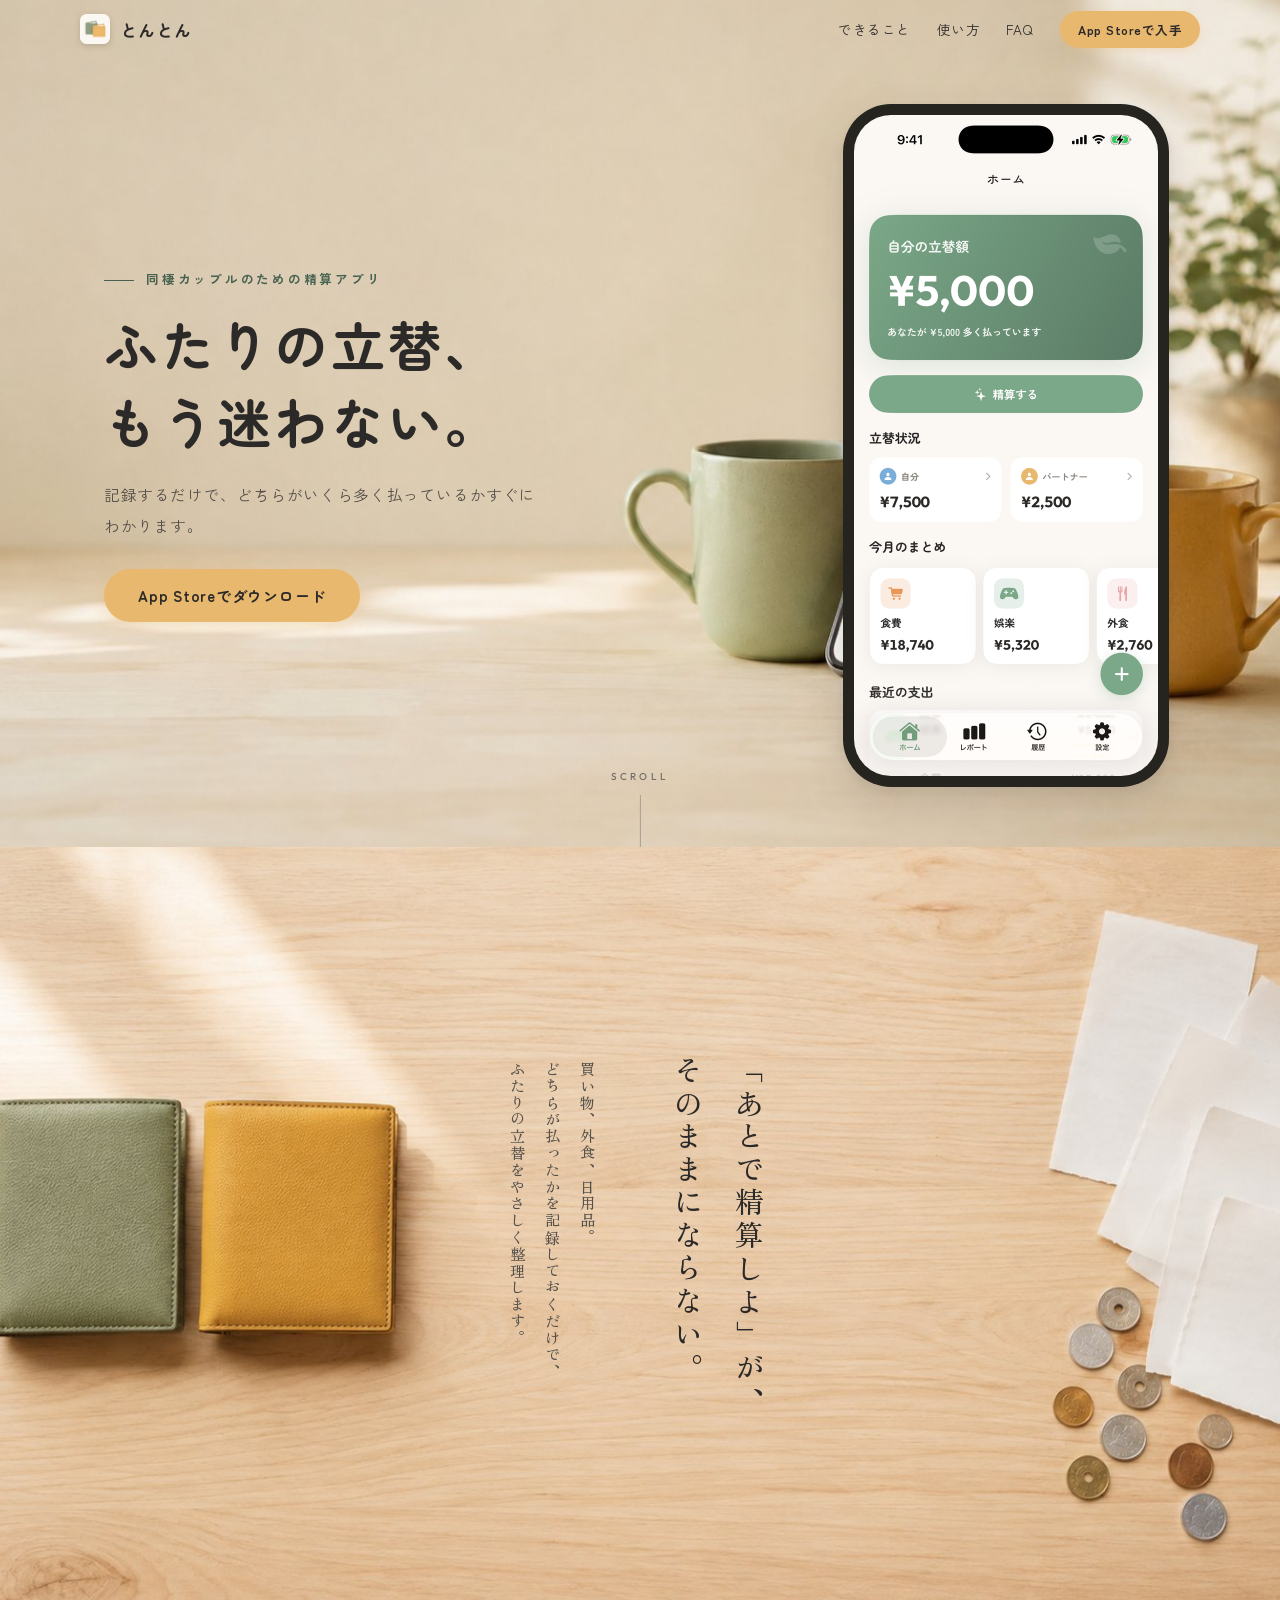
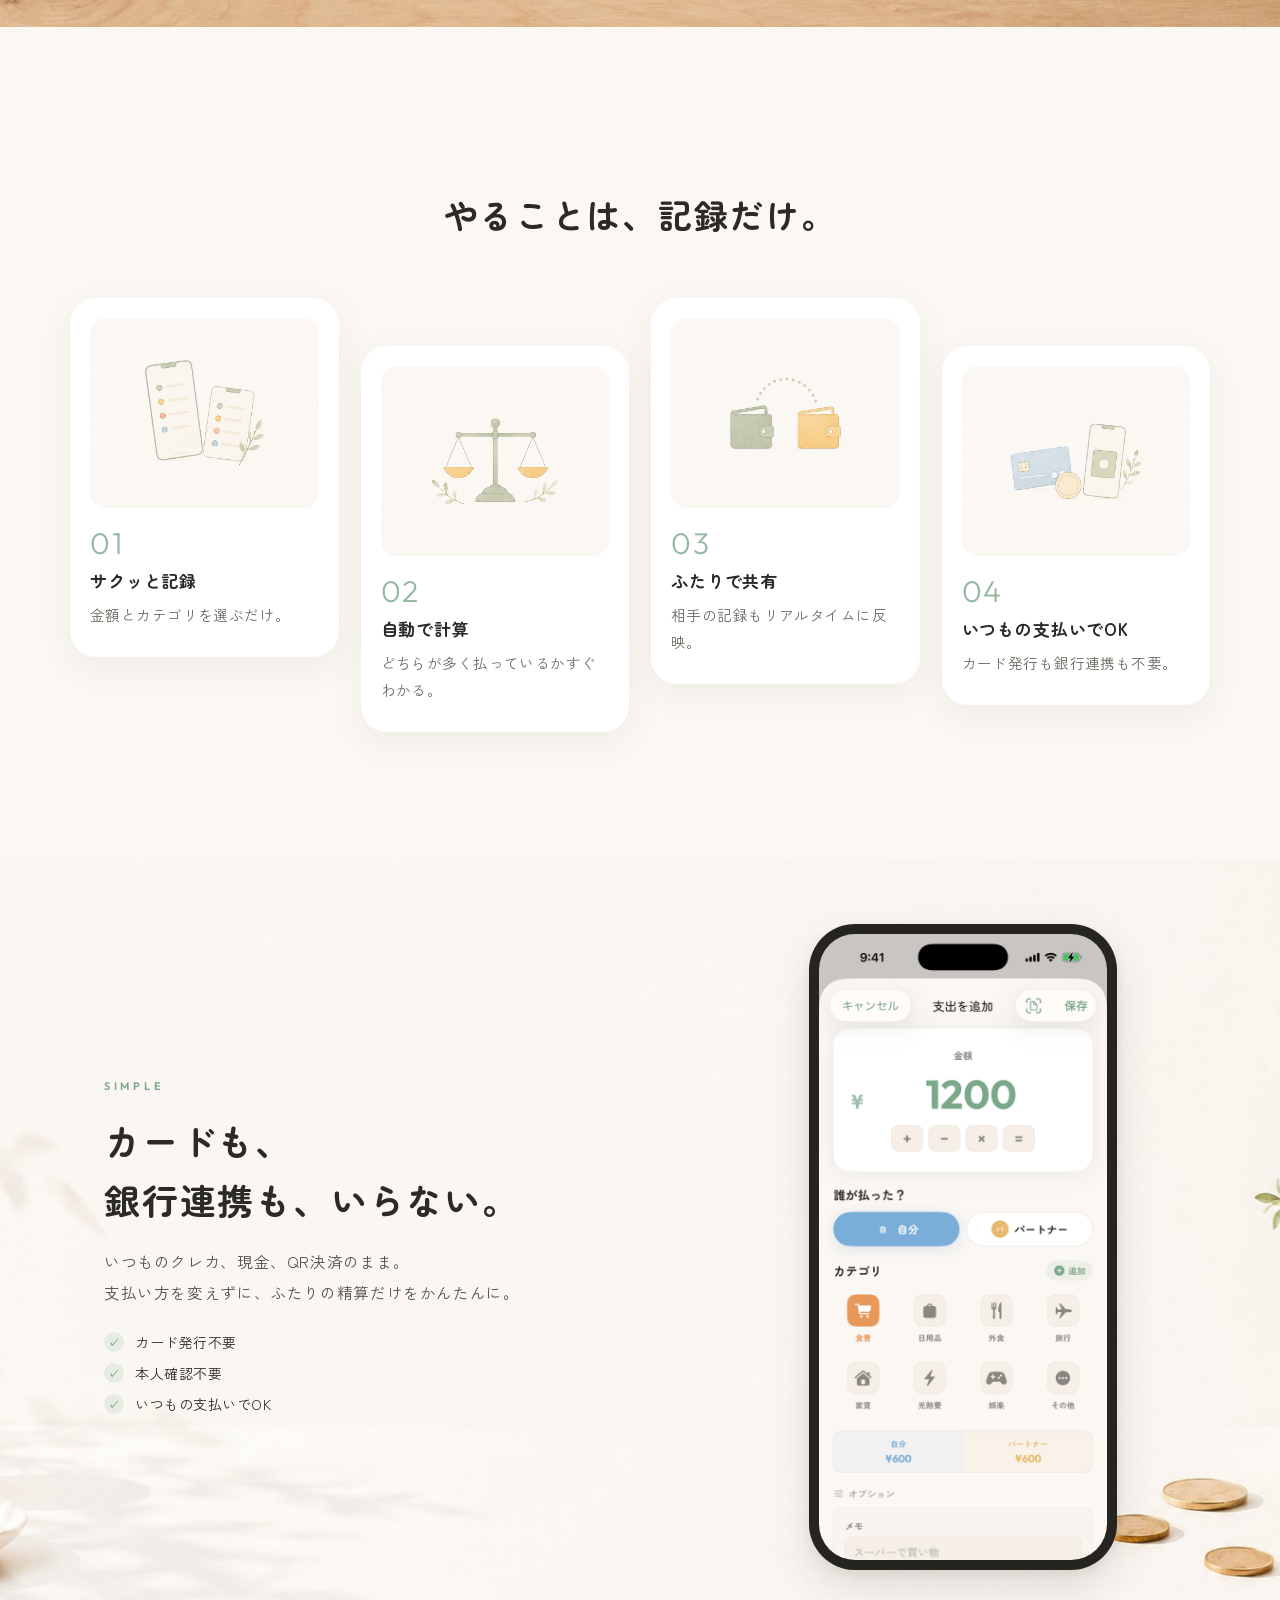
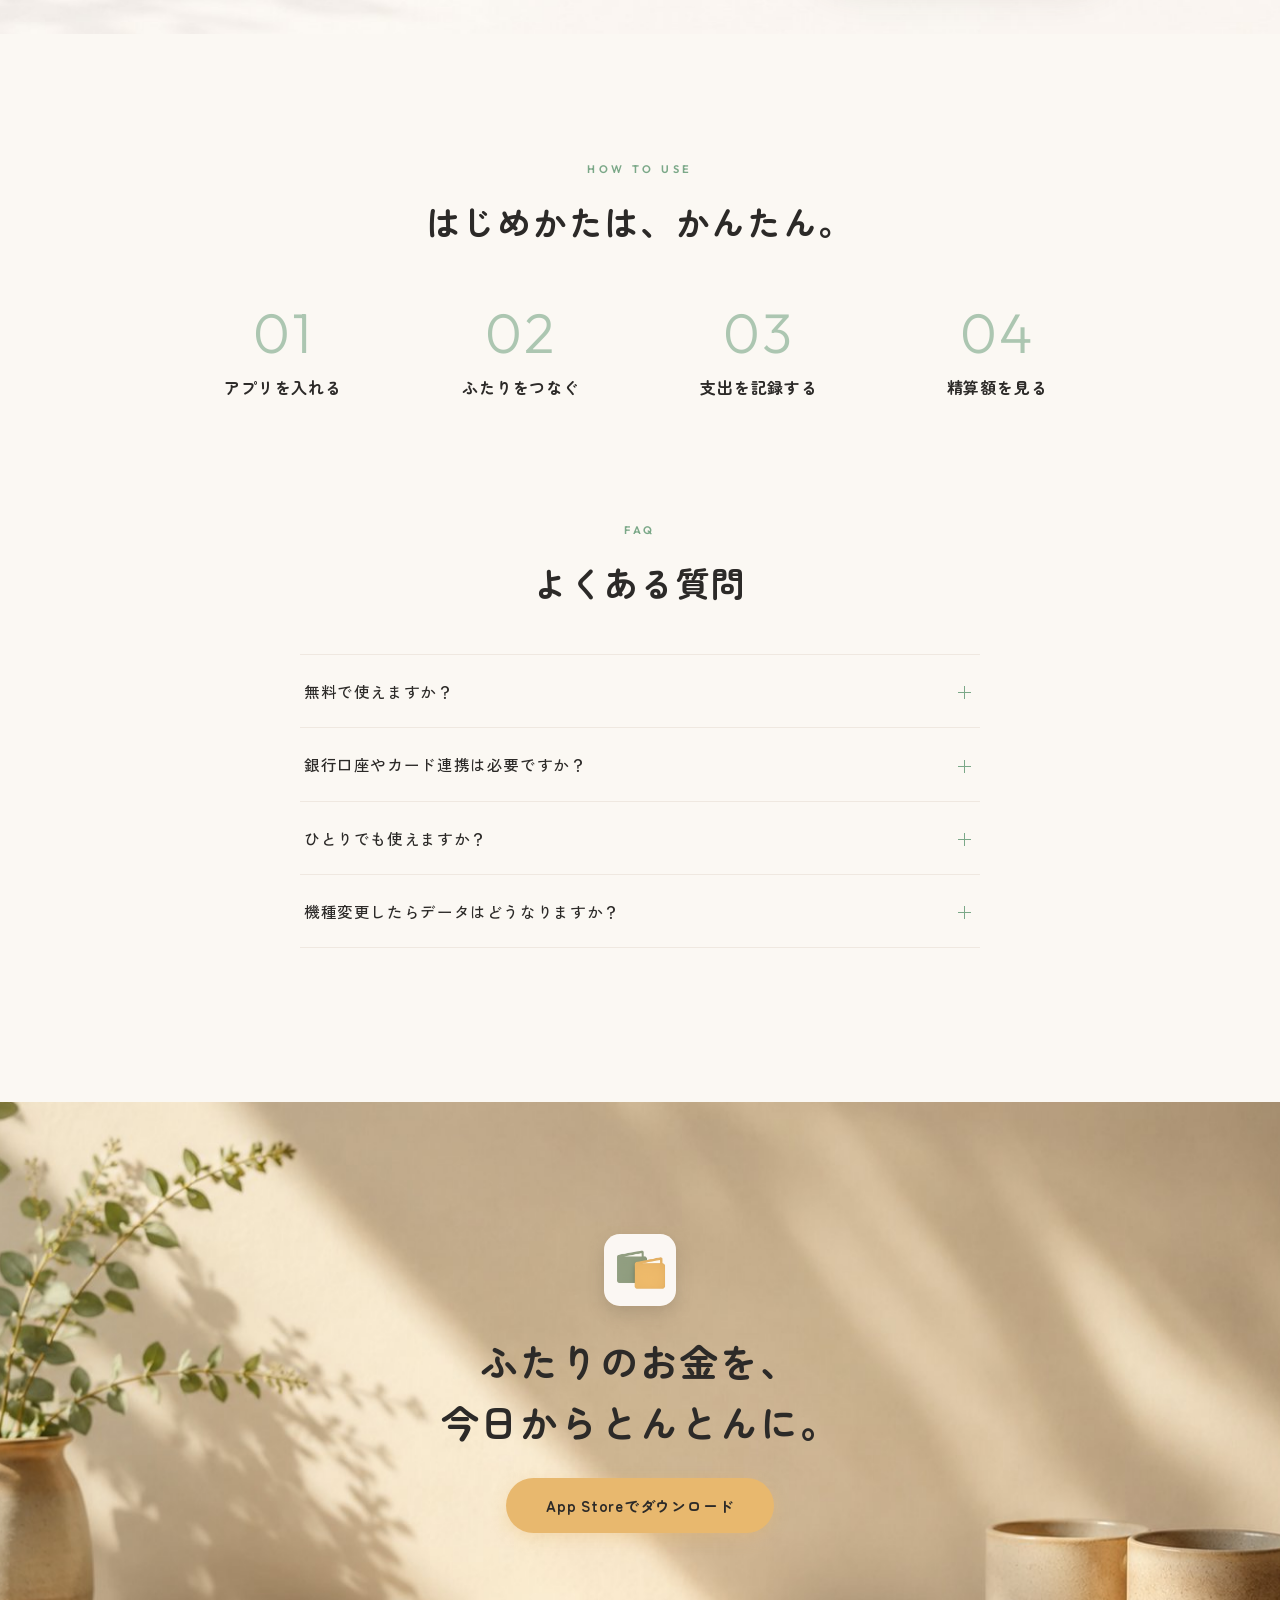
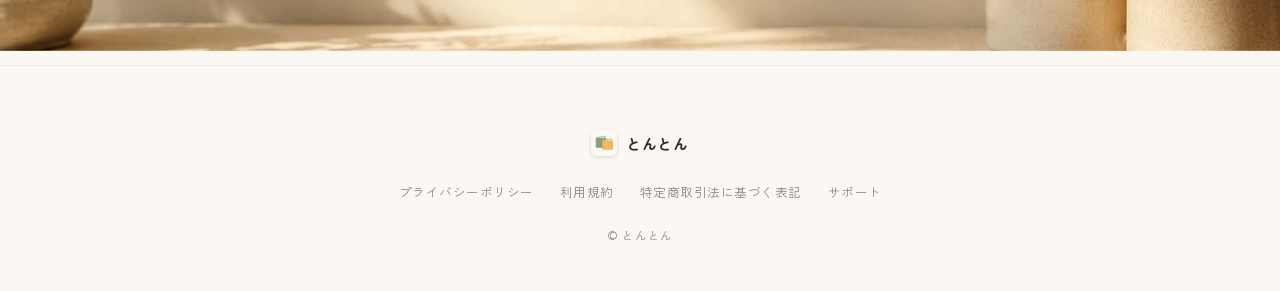
==== index.html @ a78fd43c "feat: とんとんLPサイト初回公開 - トップページ(LP)+ プライバシーポリシー / 利用規約 / 特定商取引法に基づく表記 / サポート - OGP画像・メタ設定込み" ====
<!DOCTYPE html>
<html lang="ja">
<head>
<meta charset="utf-8">
<meta name="viewport" content="width=device-width, initial-scale=1">
<title>とんとん — ふたりの立替、もう迷わない。</title>
<meta name="description" content="同棲カップルのための精算アプリ「とんとん」。記録するだけで、どちらがいくら多く払っているかすぐにわかります。カード発行も銀行連携も不要。">
<meta property="og:title" content="とんとん — ふたりの立替、もう迷わない。">
<meta property="og:description" content="同棲カップルのための精算アプリ。記録するだけで、どちらがいくら多く払っているかすぐにわかります。">
<meta property="og:type" content="website">
<meta property="og:url" content="https://koachan-dev.github.io/tonton-lp/">
<meta property="og:image" content="https://koachan-dev.github.io/tonton-lp/assets/img/ogp.jpg">
<meta name="twitter:card" content="summary_large_image">
<link rel="icon" type="image/png" href="assets/img/app-icon.png">
<link rel="preconnect" href="https://fonts.googleapis.com">
<link rel="preconnect" href="https://fonts.gstatic.com" crossorigin>
<link href="https://fonts.googleapis.com/css2?family=Zen+Maru+Gothic:wght@500;700&family=Zen+Kaku+Gothic+New:wght@400;500;700&family=Zen+Old+Mincho:wght@500;700&family=Outfit:wght@300;500;600;700&display=swap" rel="stylesheet">
<style>
html{scroll-behavior:smooth}
body{margin:0;background:#FBF8F3;overflow-x:hidden;-webkit-font-smoothing:antialiased}
img{-webkit-user-drag:none;user-select:none}
.parallax-img{pointer-events:none}
[data-reveal]{opacity:0;transform:translateY(14px);transition:opacity .8s cubic-bezier(.22,.61,.36,1),transform .8s cubic-bezier(.22,.61,.36,1)}
[data-reveal="far"]{transform:translateY(24px)}
[data-reveal].is-in{opacity:1;transform:translateY(0)}
.site-header{transition:background-color .4s ease,box-shadow .4s ease,-webkit-backdrop-filter .4s ease,backdrop-filter .4s ease}
.site-header.is-scrolled{background:rgba(251,248,243,.85);-webkit-backdrop-filter:blur(12px);backdrop-filter:blur(12px);box-shadow:0 1px 0 #EFE8E0}
.nav-links{display:flex;align-items:center;gap:26px}
.nav-link{text-decoration:none;color:#2C2A28;font-size:13.5px;letter-spacing:.04em;transition:color .25s ease}
.nav-link:hover{color:#7BA888}
.btn-store{text-decoration:none;background:#E8B86E;color:#2C2A28;font-size:12.5px;font-weight:700;letter-spacing:.04em;padding:9px 18px;border-radius:999px;transition:transform .25s ease,filter .25s ease;box-shadow:0 2px 8px rgba(232,184,110,.3)}
.btn-store:hover{transform:translateY(-1px);filter:brightness(1.05)}
.btn-cta{text-decoration:none;display:inline-flex;align-items:center;gap:10px;background:#E8B86E;color:#2C2A28;font-family:'Zen Maru Gothic',sans-serif;font-weight:700;font-size:15px;letter-spacing:.05em;padding:16px 34px;border-radius:999px;box-shadow:0 5px 16px rgba(232,184,110,.32);transition:transform .25s ease,filter .25s ease,box-shadow .25s ease}
.btn-cta:hover{transform:translateY(-2px);filter:brightness(1.05);box-shadow:0 8px 20px rgba(232,184,110,.4)}
.flink{text-decoration:none;color:#8A8580;font-size:12.5px;letter-spacing:.04em;transition:color .25s ease}
.flink:hover{color:#2C2A28}
.faq-btn{width:100%;background:none;border:none;cursor:pointer;display:flex;align-items:center;justify-content:space-between;gap:16px;padding:23px 4px;text-align:left;font-family:'Zen Kaku Gothic New',sans-serif;color:#2C2A28}
.faq-icon{flex:none;width:22px;height:22px;display:flex;align-items:center;justify-content:center;color:#7BA888;font-size:18px;font-weight:400;transition:transform .35s cubic-bezier(.22,.61,.36,1)}
.faq-body{display:grid;grid-template-rows:0fr;transition:grid-template-rows .45s cubic-bezier(.22,.61,.36,1)}
.faq-item.is-open .faq-body{grid-template-rows:1fr}
.faq-item.is-open .faq-icon{transform:rotate(45deg)}
.eyebrow{display:block;text-align:center;font-family:'Outfit',sans-serif;font-weight:600;font-size:11px;letter-spacing:.34em;color:#7BA888;margin:0 0 18px}
.fcard{background:#FFFFFF;border-radius:26px;padding:20px 20px 28px;box-shadow:0 10px 34px rgba(80,70,55,.07);transition:box-shadow .4s ease}
.fcard:hover{box-shadow:0 18px 46px rgba(80,70,55,.12)}
.cardnum{font-family:'Outfit',sans-serif;font-weight:300;font-size:30px;line-height:1;color:rgba(123,168,136,.8);letter-spacing:.05em;margin:20px 0 0}
.stepnum{font-family:'Outfit',sans-serif;font-weight:300;font-size:56px;line-height:1;color:rgba(123,168,136,.62);letter-spacing:.04em}
.steps{display:flex;flex-wrap:wrap;gap:36px 28px;justify-content:center}
.step{flex:1 1 170px;max-width:210px;text-align:center}
@media (max-width:760px){
  .steps{display:grid;grid-template-columns:1fr 1fr;gap:40px 16px;justify-items:center}
  .step{max-width:none;width:100%}
}
.scroll-cue{position:absolute;bottom:0;left:50%;transform:translateX(-50%);display:flex;flex-direction:column;align-items:center;gap:12px;z-index:2}
.scroll-cue span{font-family:'Outfit',sans-serif;font-weight:500;font-size:10px;letter-spacing:.32em;color:#75706A}
.scroll-cue i{display:block;width:1px;height:52px;background:#A89F93;transform-origin:top;animation:cue 2.6s cubic-bezier(.65,0,.35,1) infinite}
@keyframes cue{0%{transform:scaleY(0);opacity:0}10%{opacity:1}45%{transform:scaleY(1);opacity:1}75%{transform:scaleY(1);opacity:0}100%{transform:scaleY(1);opacity:0}}
@media (max-width:760px){
  .scroll-cue{display:none}
}
@media (max-width:840px){.nav-links{display:none}}
@media (min-width:900px){.feature-offset{margin-top:48px}}
@media (prefers-reduced-motion:reduce){
  html{scroll-behavior:auto}
  [data-reveal]{opacity:1;transform:none;transition:none}
  .parallax-img{transform:scale(1.08) !important}
}
</style>
</head>
<body>

<div style="font-family:'Zen Kaku Gothic New','Hiragino Kaku Gothic ProN',sans-serif;color:#2C2A28;background:#FBF8F3">

  <!-- ヘッダー -->
  <header class="site-header" style="position:fixed;top:0;left:0;right:0;z-index:60">
    <div style="max-width:1120px;margin:0 auto;padding:0 24px;height:58px;display:flex;align-items:center;justify-content:space-between">
      <a href="#top" style="display:flex;align-items:center;gap:10px;text-decoration:none;color:#2C2A28">
        <img src="assets/img/app-icon.png" alt="とんとんアプリアイコン" style="width:30px;height:30px;border-radius:22%;box-shadow:0 2px 6px rgba(80,70,55,.22);flex:none">
        <span style="font-family:'Zen Maru Gothic',sans-serif;font-weight:700;font-size:17px;letter-spacing:.06em">とんとん</span>
      </a>
      <nav style="display:flex;align-items:center;gap:26px">
        <div class="nav-links">
          <a href="#features" class="nav-link">できること</a>
          <a href="#how" class="nav-link">使い方</a>
          <a href="#faq" class="nav-link">FAQ</a>
        </div>
        <a href="https://apps.apple.com/jp/app/id6760719046" target="_blank" rel="noopener" class="btn-store">App Storeで入手</a>
      </nav>
    </div>
  </header>

  <!-- ヒーロー -->
  <section id="top" style="position:relative;min-height:88svh;overflow:hidden;display:flex;align-items:center">
    <picture>
      <source media="(max-width:1024px)" srcset="assets/img/hero-bg-mobile.jpg">
      <img class="parallax-img" data-parallax="10" src="assets/img/hero-bg-desktop.jpg" alt="" style="position:absolute;inset:0;width:100%;height:100%;object-fit:cover;object-position:center bottom;transform:scale(1.08);will-change:transform">
    </picture>
    <div style="position:relative;max-width:1120px;margin:0 auto;padding:104px 24px 60px;display:flex;flex-wrap:wrap;align-items:center;gap:36px;width:100%;box-sizing:border-box">
      <div style="flex:1 1 380px;min-width:0">
        <p data-reveal style="margin:0 0 18px;font-size:12.5px;font-weight:700;letter-spacing:.22em;color:#47624F"><span style="display:inline-block;width:30px;height:1px;background:#47624F;vertical-align:middle;margin-right:12px"></span>同棲カップルのための精算アプリ</p>
        <h1 data-reveal style="transition-delay:.08s;margin:0;font-family:'Zen Maru Gothic',sans-serif;font-weight:700;font-size:clamp(34px,4.6vw,54px);line-height:1.42;letter-spacing:.05em">ふたりの立替、<br>もう迷わない。</h1>
        <p data-reveal style="transition-delay:.18s;margin:20px 0 0;font-size:15.5px;line-height:2;letter-spacing:.04em;color:#55504A;max-width:440px">記録するだけで、どちらがいくら多く払っているかすぐにわかります。</p>
        <div data-reveal style="transition-delay:.3s;margin-top:28px;display:flex;align-items:center;gap:18px;flex-wrap:wrap">
          <a href="https://apps.apple.com/jp/app/id6760719046" target="_blank" rel="noopener" class="btn-cta">App Storeでダウンロード</a>
        </div>
      </div>
      <div style="flex:0 1 340px;display:flex;justify-content:center;margin:0 auto">
        <div data-reveal="far" style="transition-delay:.3s">
          <!-- iPhone モックアップ（ホーム画面） -->
          <div style="width:304px;background:#26241f;border-radius:48px;padding:11px;box-shadow:0 18px 40px rgba(80,70,55,.16),0 4px 12px rgba(80,70,55,.08)">
            <div style="background:#FBF8F3;border-radius:37px;overflow:hidden;position:relative">
              <img src="assets/img/screen-home.png" alt="とんとんのホーム画面" style="width:100%;height:auto;display:block">
            </div>
          </div>
        </div>
      </div>
    </div>
    <div class="scroll-cue" aria-hidden="true"><span>SCROLL</span><i></i></div>
  </section>

  <!-- 共感セクション -->
  <section style="position:relative;overflow:hidden;min-height:clamp(540px,62vw,780px);display:flex;align-items:center;justify-content:center">
    <img class="parallax-img" data-parallax="8" src="assets/img/empathy-bg-desktop.jpg" alt="" style="position:absolute;inset:0;width:100%;height:100%;object-fit:cover;object-position:center;transform:scale(1.08);will-change:transform">
    <div data-reveal style="position:relative;padding:80px 24px;writing-mode:vertical-rl">
      <h2 style="margin:0;font-family:'Zen Old Mincho',serif;font-weight:500;font-size:clamp(21px,2.4vw,29px);line-height:2.1;letter-spacing:.14em;color:#2C2A28">「あとで精算しよ」が、<br>そのままにならない。</h2>
      <p style="margin:6px 52px 0 0;font-family:'Zen Old Mincho',serif;font-weight:500;font-size:clamp(13px,1.3vw,15px);line-height:2.35;letter-spacing:.12em;color:#55504A">買い物、外食、日用品。<br>どちらが払ったかを記録しておくだけで、<br>ふたりの立替をやさしく整理します。</p>
    </div>
  </section>

  <!-- 機能セクション -->
  <section id="features" style="padding:clamp(96px,10vw,140px) 24px;scroll-margin-top:58px">
    <div style="max-width:1140px;margin:0 auto">
      <span data-reveal class="eyebrow">FEATURES</span>
      <h2 data-reveal style="transition-delay:.06s;margin:0;text-align:center;font-family:'Zen Maru Gothic',sans-serif;font-weight:700;font-size:clamp(25px,3.2vw,34px);line-height:1.62;letter-spacing:.05em">やることは、記録だけ。</h2>
      <div style="margin-top:56px;display:grid;grid-template-columns:repeat(auto-fit,minmax(245px,1fr));gap:22px;align-items:start">
        <div>
          <div data-reveal class="fcard">
            <img src="assets/img/icon-record.jpg" alt="" style="width:100%;height:190px;object-fit:contain;border-radius:16px;background:#FBF8F4;display:block">
            <div class="cardnum">01</div>
            <h3 style="margin:10px 0 0;font-family:'Zen Maru Gothic',sans-serif;font-weight:700;font-size:17px;letter-spacing:.05em">サクッと記録</h3>
            <p style="margin:9px 0 0;font-size:14.5px;line-height:1.85;color:#6E6961;letter-spacing:.03em">金額とカテゴリを選ぶだけ。</p>
          </div>
        </div>
        <div class="feature-offset">
          <div data-reveal class="fcard" style="transition-delay:.1s">
            <img src="assets/img/icon-settle.jpg" alt="" style="width:100%;height:190px;object-fit:contain;border-radius:16px;background:#FBF8F4;display:block">
            <div class="cardnum">02</div>
            <h3 style="margin:10px 0 0;font-family:'Zen Maru Gothic',sans-serif;font-weight:700;font-size:17px;letter-spacing:.05em">自動で計算</h3>
            <p style="margin:9px 0 0;font-size:14.5px;line-height:1.85;color:#6E6961;letter-spacing:.03em">どちらが多く払っているかすぐわかる。</p>
          </div>
        </div>
        <div>
          <div data-reveal class="fcard" style="transition-delay:.2s">
            <img src="assets/img/icon-share.jpg" alt="" style="width:100%;height:190px;object-fit:contain;border-radius:16px;background:#FBF8F4;display:block">
            <div class="cardnum">03</div>
            <h3 style="margin:10px 0 0;font-family:'Zen Maru Gothic',sans-serif;font-weight:700;font-size:17px;letter-spacing:.05em">ふたりで共有</h3>
            <p style="margin:9px 0 0;font-size:14.5px;line-height:1.85;color:#6E6961;letter-spacing:.03em">相手の記録もリアルタイムに反映。</p>
          </div>
        </div>
        <div class="feature-offset">
          <div data-reveal class="fcard" style="transition-delay:.3s">
            <img src="assets/img/icon-payment.jpg" alt="" style="width:100%;height:190px;object-fit:contain;border-radius:16px;background:#FBF8F4;display:block">
            <div class="cardnum">04</div>
            <h3 style="margin:10px 0 0;font-family:'Zen Maru Gothic',sans-serif;font-weight:700;font-size:17px;letter-spacing:.05em">いつもの支払いでOK</h3>
            <p style="margin:9px 0 0;font-size:14.5px;line-height:1.85;color:#6E6961;letter-spacing:.03em">カード発行も銀行連携も不要。</p>
          </div>
        </div>
      </div>
    </div>
  </section>

  <!-- 価値訴求セクション -->
  <section style="position:relative;overflow:hidden;min-height:clamp(560px,58vw,720px);display:flex;align-items:center">
    <img class="parallax-img" data-parallax="8" src="assets/img/value-bg-desktop.jpg" alt="" style="position:absolute;inset:0;width:100%;height:100%;object-fit:cover;object-position:center;transform:scale(1.08);will-change:transform">
    <div style="position:relative;max-width:1120px;margin:0 auto;padding:64px 24px;display:flex;flex-wrap:wrap;align-items:center;gap:40px;width:100%;box-sizing:border-box">
      <div style="flex:1 1 340px;min-width:0">
        <span data-reveal class="eyebrow" style="text-align:left">SIMPLE</span>
        <h2 data-reveal style="transition-delay:.06s;margin:0;font-family:'Zen Maru Gothic',sans-serif;font-weight:700;font-size:clamp(25px,3.2vw,36px);line-height:1.62;letter-spacing:.05em">カードも、<br>銀行連携も、いらない。</h2>
        <p data-reveal style="transition-delay:.16s;margin:18px 0 0;font-size:15.5px;line-height:2;letter-spacing:.04em;color:#55504A;max-width:440px">いつものクレカ、現金、QR決済のまま。<br>支払い方を変えずに、ふたりの精算だけをかんたんに。</p>
        <div data-reveal style="transition-delay:.28s;margin-top:24px;display:flex;flex-direction:column;gap:11px">
          <div style="display:flex;align-items:center;gap:11px;font-size:14px;letter-spacing:.04em"><span style="width:20px;height:20px;border-radius:50%;background:rgba(123,168,136,.14);color:#7BA888;display:flex;align-items:center;justify-content:center;font-size:11px;font-weight:700;flex:none">✓</span>カード発行不要</div>
          <div style="display:flex;align-items:center;gap:11px;font-size:14px;letter-spacing:.04em"><span style="width:20px;height:20px;border-radius:50%;background:rgba(123,168,136,.14);color:#7BA888;display:flex;align-items:center;justify-content:center;font-size:11px;font-weight:700;flex:none">✓</span>本人確認不要</div>
          <div style="display:flex;align-items:center;gap:11px;font-size:14px;letter-spacing:.04em"><span style="width:20px;height:20px;border-radius:50%;background:rgba(123,168,136,.14);color:#7BA888;display:flex;align-items:center;justify-content:center;font-size:11px;font-weight:700;flex:none">✓</span>いつもの支払いでOK</div>
        </div>
      </div>
      <div style="flex:0 1 330px;display:flex;justify-content:center;margin:0 auto;padding-right:clamp(0px,4vw,48px)">
        <div data-reveal="far" style="transition-delay:.2s">
          <!-- iPhone モックアップ（記録画面） -->
          <div style="width:288px;background:#26241f;border-radius:46px;padding:10px;box-shadow:0 18px 40px rgba(80,70,55,.15),0 4px 12px rgba(80,70,55,.08)">
            <div style="background:#FBF8F3;border-radius:36px;overflow:hidden;position:relative">
              <img src="assets/img/screen-record.png" alt="とんとんの支出追加画面" style="width:100%;height:auto;display:block">
            </div>
          </div>
        </div>
      </div>
    </div>
  </section>

  <!-- 使い方セクション -->
  <section id="how" style="padding:clamp(96px,10vw,140px) 24px clamp(72px,8vw,100px);scroll-margin-top:58px">
    <div style="max-width:940px;margin:0 auto">
      <span data-reveal class="eyebrow">HOW TO USE</span>
      <h2 data-reveal style="transition-delay:.06s;margin:0;text-align:center;font-family:'Zen Maru Gothic',sans-serif;font-weight:700;font-size:clamp(25px,3.2vw,34px);line-height:1.62;letter-spacing:.05em">はじめかたは、かんたん。</h2>
      <div class="steps" style="margin-top:56px">
        <div data-reveal class="step">
          <div class="stepnum">01</div>
          <div style="margin-top:14px;font-family:'Zen Maru Gothic',sans-serif;font-weight:700;font-size:16px;letter-spacing:.05em">アプリを入れる</div>
        </div>
        <div data-reveal class="step" style="transition-delay:.1s">
          <div class="stepnum">02</div>
          <div style="margin-top:14px;font-family:'Zen Maru Gothic',sans-serif;font-weight:700;font-size:16px;letter-spacing:.05em">ふたりをつなぐ</div>
        </div>
        <div data-reveal class="step" style="transition-delay:.2s">
          <div class="stepnum">03</div>
          <div style="margin-top:14px;font-family:'Zen Maru Gothic',sans-serif;font-weight:700;font-size:16px;letter-spacing:.05em">支出を記録する</div>
        </div>
        <div data-reveal class="step" style="transition-delay:.3s">
          <div class="stepnum">04</div>
          <div style="margin-top:14px;font-family:'Zen Maru Gothic',sans-serif;font-weight:700;font-size:16px;letter-spacing:.05em">精算額を見る</div>
        </div>
      </div>
    </div>
  </section>

  <!-- FAQ -->
  <section id="faq" style="padding:24px 24px clamp(110px,12vw,160px);scroll-margin-top:58px">
    <div style="max-width:680px;margin:0 auto">
      <span data-reveal class="eyebrow">FAQ</span>
      <h2 data-reveal style="transition-delay:.06s;margin:0;text-align:center;font-family:'Zen Maru Gothic',sans-serif;font-weight:700;font-size:clamp(25px,3.2vw,34px);line-height:1.62;letter-spacing:.05em">よくある質問</h2>
      <div data-reveal style="transition-delay:.14s;margin-top:44px;border-top:1px solid #EFE8E0">
        <div class="faq-item" style="border-bottom:1px solid #EFE8E0">
          <button type="button" class="faq-btn" aria-expanded="false">
            <span style="font-size:15.5px;font-weight:500;letter-spacing:.04em;line-height:1.7">無料で使えますか？</span>
            <span class="faq-icon">＋</span>
          </button>
          <div class="faq-body">
            <div style="overflow:hidden">
              <p style="margin:0;padding:0 4px 24px;font-size:14.5px;line-height:1.95;letter-spacing:.04em;color:#6E6961">はい、無料でお使いいただけます。記録も精算もそのままどうぞ。</p>
            </div>
          </div>
        </div>
        <div class="faq-item" style="border-bottom:1px solid #EFE8E0">
          <button type="button" class="faq-btn" aria-expanded="false">
            <span style="font-size:15.5px;font-weight:500;letter-spacing:.04em;line-height:1.7">銀行口座やカード連携は必要ですか？</span>
            <span class="faq-icon">＋</span>
          </button>
          <div class="faq-body">
            <div style="overflow:hidden">
              <p style="margin:0;padding:0 4px 24px;font-size:14.5px;line-height:1.95;letter-spacing:.04em;color:#6E6961">いいえ、必要ありません。支払った金額を記録するだけで精算額がわかるので、口座やカードをつなぐ手続きは一切不要です。</p>
            </div>
          </div>
        </div>
        <div class="faq-item" style="border-bottom:1px solid #EFE8E0">
          <button type="button" class="faq-btn" aria-expanded="false">
            <span style="font-size:15.5px;font-weight:500;letter-spacing:.04em;line-height:1.7">ひとりでも使えますか？</span>
            <span class="faq-icon">＋</span>
          </button>
          <div class="faq-body">
            <div style="overflow:hidden">
              <p style="margin:0;padding:0 4px 24px;font-size:14.5px;line-height:1.95;letter-spacing:.04em;color:#6E6961">使えます。まずひとりで記録を始めて、あとからパートナーを招待してふたりの記録をつなげることもできます。</p>
            </div>
          </div>
        </div>
        <div class="faq-item" style="border-bottom:1px solid #EFE8E0">
          <button type="button" class="faq-btn" aria-expanded="false">
            <span style="font-size:15.5px;font-weight:500;letter-spacing:.04em;line-height:1.7">機種変更したらデータはどうなりますか？</span>
            <span class="faq-icon">＋</span>
          </button>
          <div class="faq-body">
            <div style="overflow:hidden">
              <p style="margin:0;padding:0 4px 24px;font-size:14.5px;line-height:1.95;letter-spacing:.04em;color:#6E6961">新しい端末でログインし直すだけで、これまでの記録はそのまま引き継がれます。</p>
            </div>
          </div>
        </div>
      </div>
    </div>
  </section>

  <!-- 最終CTA -->
  <section id="cta" style="position:relative;overflow:hidden;min-height:clamp(460px,44vw,620px);display:flex;align-items:center;justify-content:center;scroll-margin-top:58px">
    <img class="parallax-img" data-parallax="8" src="assets/img/cta-bg-desktop.jpg" alt="" style="position:absolute;inset:0;width:100%;height:100%;object-fit:cover;object-position:center;transform:scale(1.08);will-change:transform">
    <div style="position:relative;text-align:center;padding:72px 24px">
      <img data-reveal src="assets/img/app-icon.png" alt="とんとんアプリアイコン" style="width:72px;height:72px;border-radius:22%;box-shadow:0 6px 18px rgba(80,70,55,.22);margin-bottom:20px">
      <h2 data-reveal style="transition-delay:.08s;margin:0;font-family:'Zen Maru Gothic',sans-serif;font-weight:700;font-size:clamp(26px,3.4vw,38px);line-height:1.6;letter-spacing:.05em">ふたりのお金を、<br>今日からとんとんに。</h2>
      <div data-reveal style="transition-delay:.15s;margin-top:26px;display:flex;flex-direction:column;align-items:center;gap:14px">
        <a href="https://apps.apple.com/jp/app/id6760719046" target="_blank" rel="noopener" class="btn-cta" style="padding:17px 40px">App Storeでダウンロード</a>
      </div>
    </div>
  </section>

  <!-- フッター -->
  <footer style="background:#FBF8F3;border-top:1px solid #EFE8E0;padding:64px 24px 48px">
    <div style="max-width:1120px;margin:0 auto;display:flex;flex-direction:column;align-items:center;gap:26px">
      <div style="display:flex;align-items:center;gap:9px">
        <img src="assets/img/app-icon.png" alt="とんとんアプリアイコン" style="width:26px;height:26px;border-radius:22%;box-shadow:0 1px 4px rgba(80,70,55,.2);flex:none">
        <span style="font-family:'Zen Maru Gothic',sans-serif;font-weight:700;font-size:15px;letter-spacing:.06em">とんとん</span>
      </div>
      <div style="display:flex;align-items:center;gap:26px;flex-wrap:wrap;justify-content:center">
        <a href="privacy.html" class="flink">プライバシーポリシー</a>
        <a href="terms.html" class="flink">利用規約</a>
        <a href="tokushoho.html" class="flink">特定商取引法に基づく表記</a>
        <a href="support.html" class="flink">サポート</a>
      </div>
      <div style="font-size:11.5px;color:#8A8580;letter-spacing:.06em">© とんとん</div>
    </div>
  </footer>

</div>

<script>
(function () {
  var reduced = window.matchMedia('(prefers-reduced-motion: reduce)').matches;

  // 画像のドラッグを無効化(Firefox対応)
  document.querySelectorAll('img').forEach(function (img) {
    img.setAttribute('draggable', 'false');
  });

  // ヘッダー背景 & パララックス
  var header = document.querySelector('.site-header');
  var raf = null;
  function onScroll() {
    if (header) header.classList.toggle('is-scrolled', window.scrollY > 24);
    if (!reduced) {
      if (raf) return;
      raf = requestAnimationFrame(function () {
        raf = null;
        var vh = window.innerHeight;
        document.querySelectorAll('[data-parallax]').forEach(function (img) {
          var host = img.parentElement.getBoundingClientRect();
          var progress = (host.top + host.height / 2 - vh / 2) / vh;
          var y = -progress * parseFloat(img.dataset.parallax || '12');
          img.style.transform = 'translate3d(0,' + y.toFixed(1) + 'px,0) scale(1.08)';
        });
      });
    }
  }
  window.addEventListener('scroll', onScroll, { passive: true });
  onScroll();

  // スクロールイン
  var io = new IntersectionObserver(function (entries) {
    entries.forEach(function (e) {
      if (e.isIntersecting) { e.target.classList.add('is-in'); io.unobserve(e.target); }
    });
  }, { threshold: 0.12, rootMargin: '0px 0px -36px 0px' });
  document.querySelectorAll('[data-reveal]').forEach(function (el) { io.observe(el); });

  // ページ内アンカー: 履歴を汚さずスクロール(ブラウザバックで前のページに戻れるように)
  document.querySelectorAll('a[href^="#"]').forEach(function (a) {
    a.addEventListener('click', function (e) {
      var hash = a.getAttribute('href');
      var el = document.querySelector(hash);
      if (!el) return;
      e.preventDefault();
      el.scrollIntoView({ behavior: reduced ? 'auto' : 'smooth' });
      history.replaceState(null, '', location.pathname + location.search + (hash === '#top' ? '' : hash));
    });
  });

  // FAQ アコーディオン
  document.querySelectorAll('.faq-item').forEach(function (item) {
    var btn = item.querySelector('.faq-btn');
    btn.addEventListener('click', function () {
      var isOpen = item.classList.contains('is-open');
      document.querySelectorAll('.faq-item.is-open').forEach(function (other) {
        other.classList.remove('is-open');
        other.querySelector('.faq-btn').setAttribute('aria-expanded', 'false');
      });
      if (!isOpen) {
        item.classList.add('is-open');
        btn.setAttribute('aria-expanded', 'true');
      }
    });
  });
})();
</script>
</body>
</html>
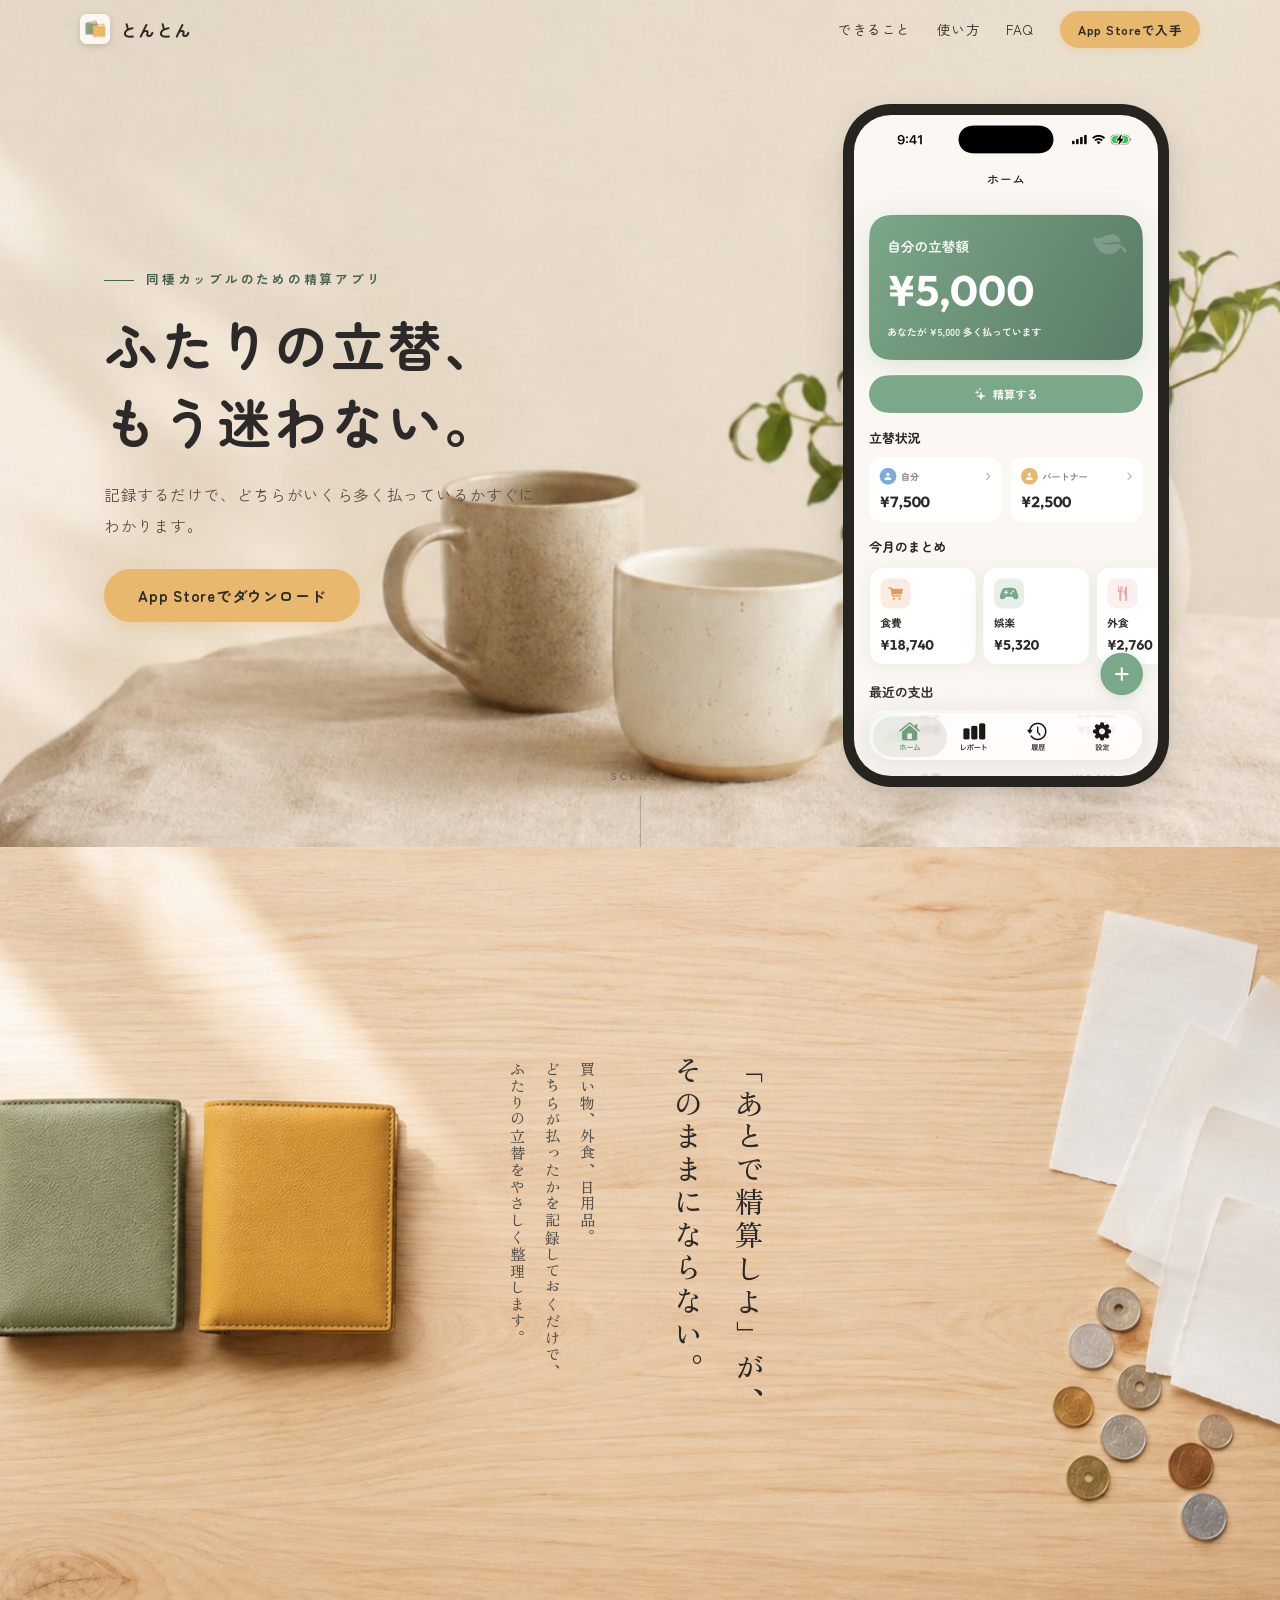
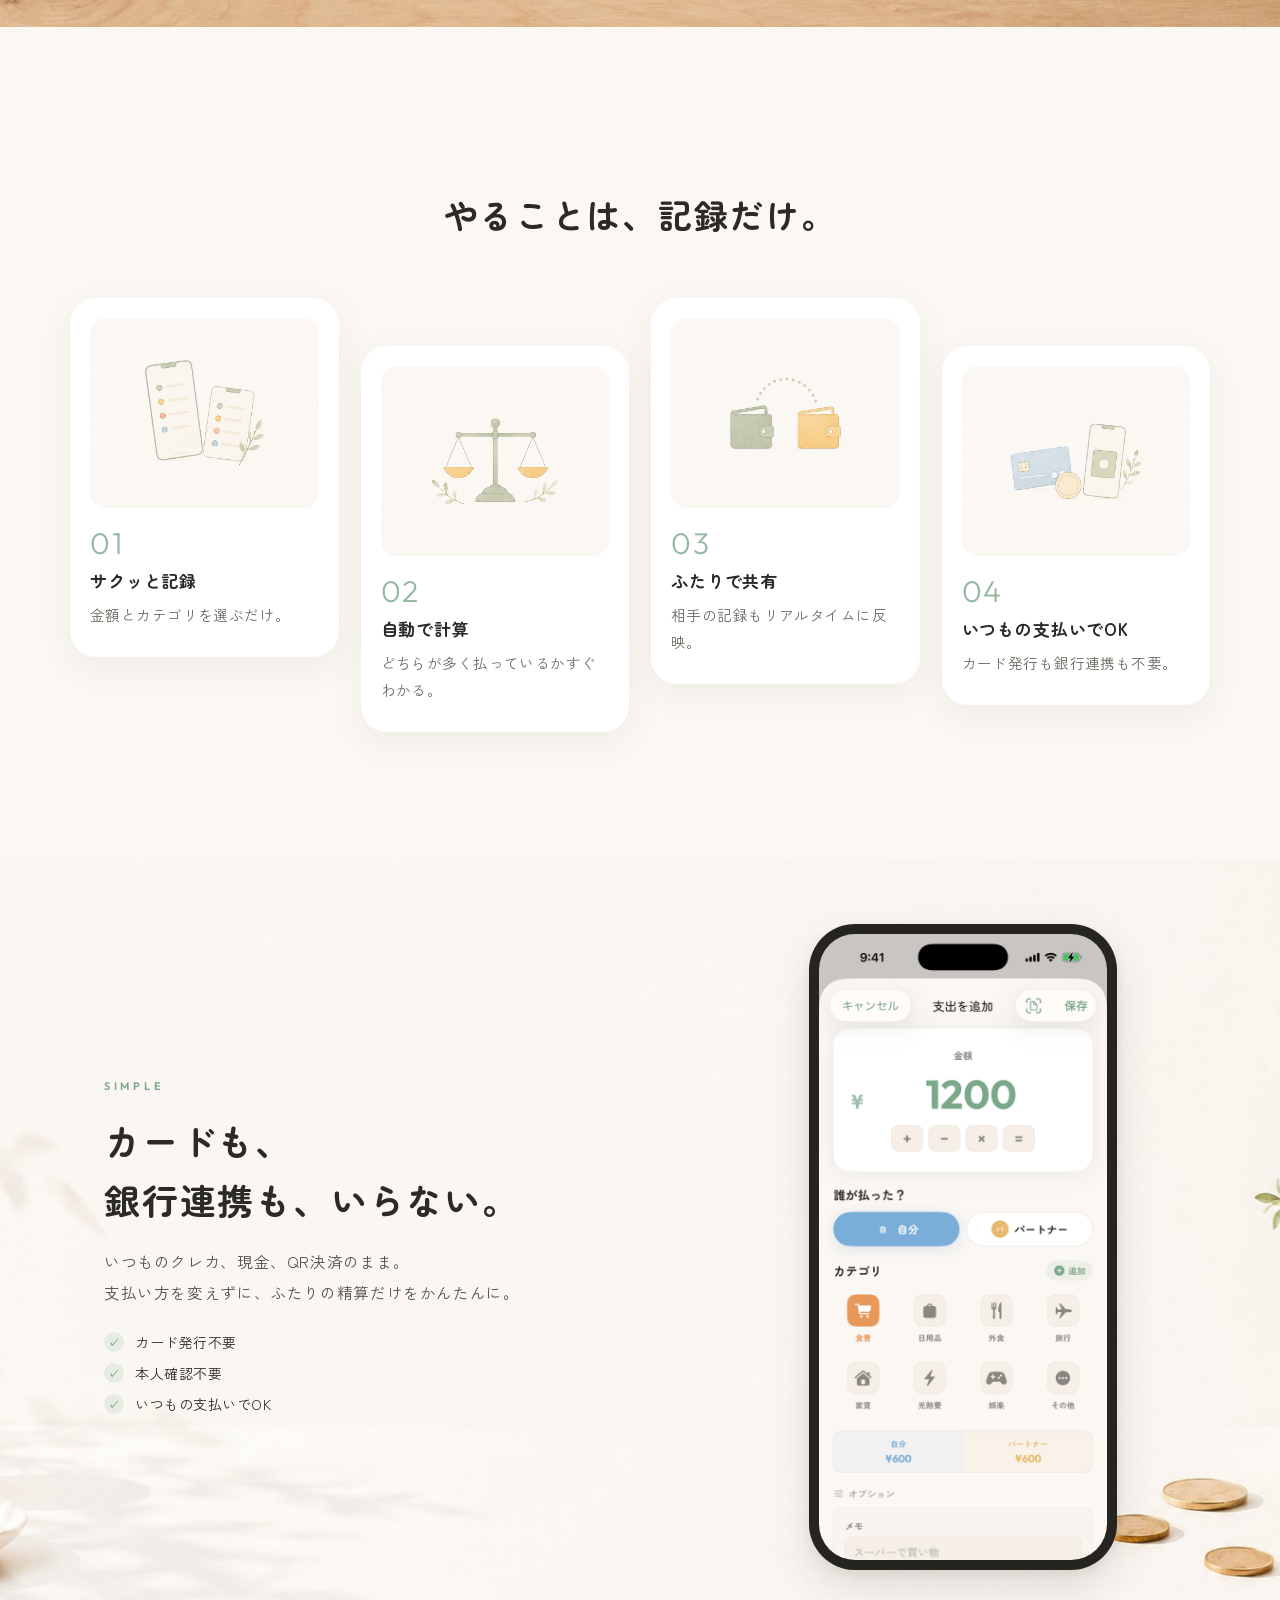
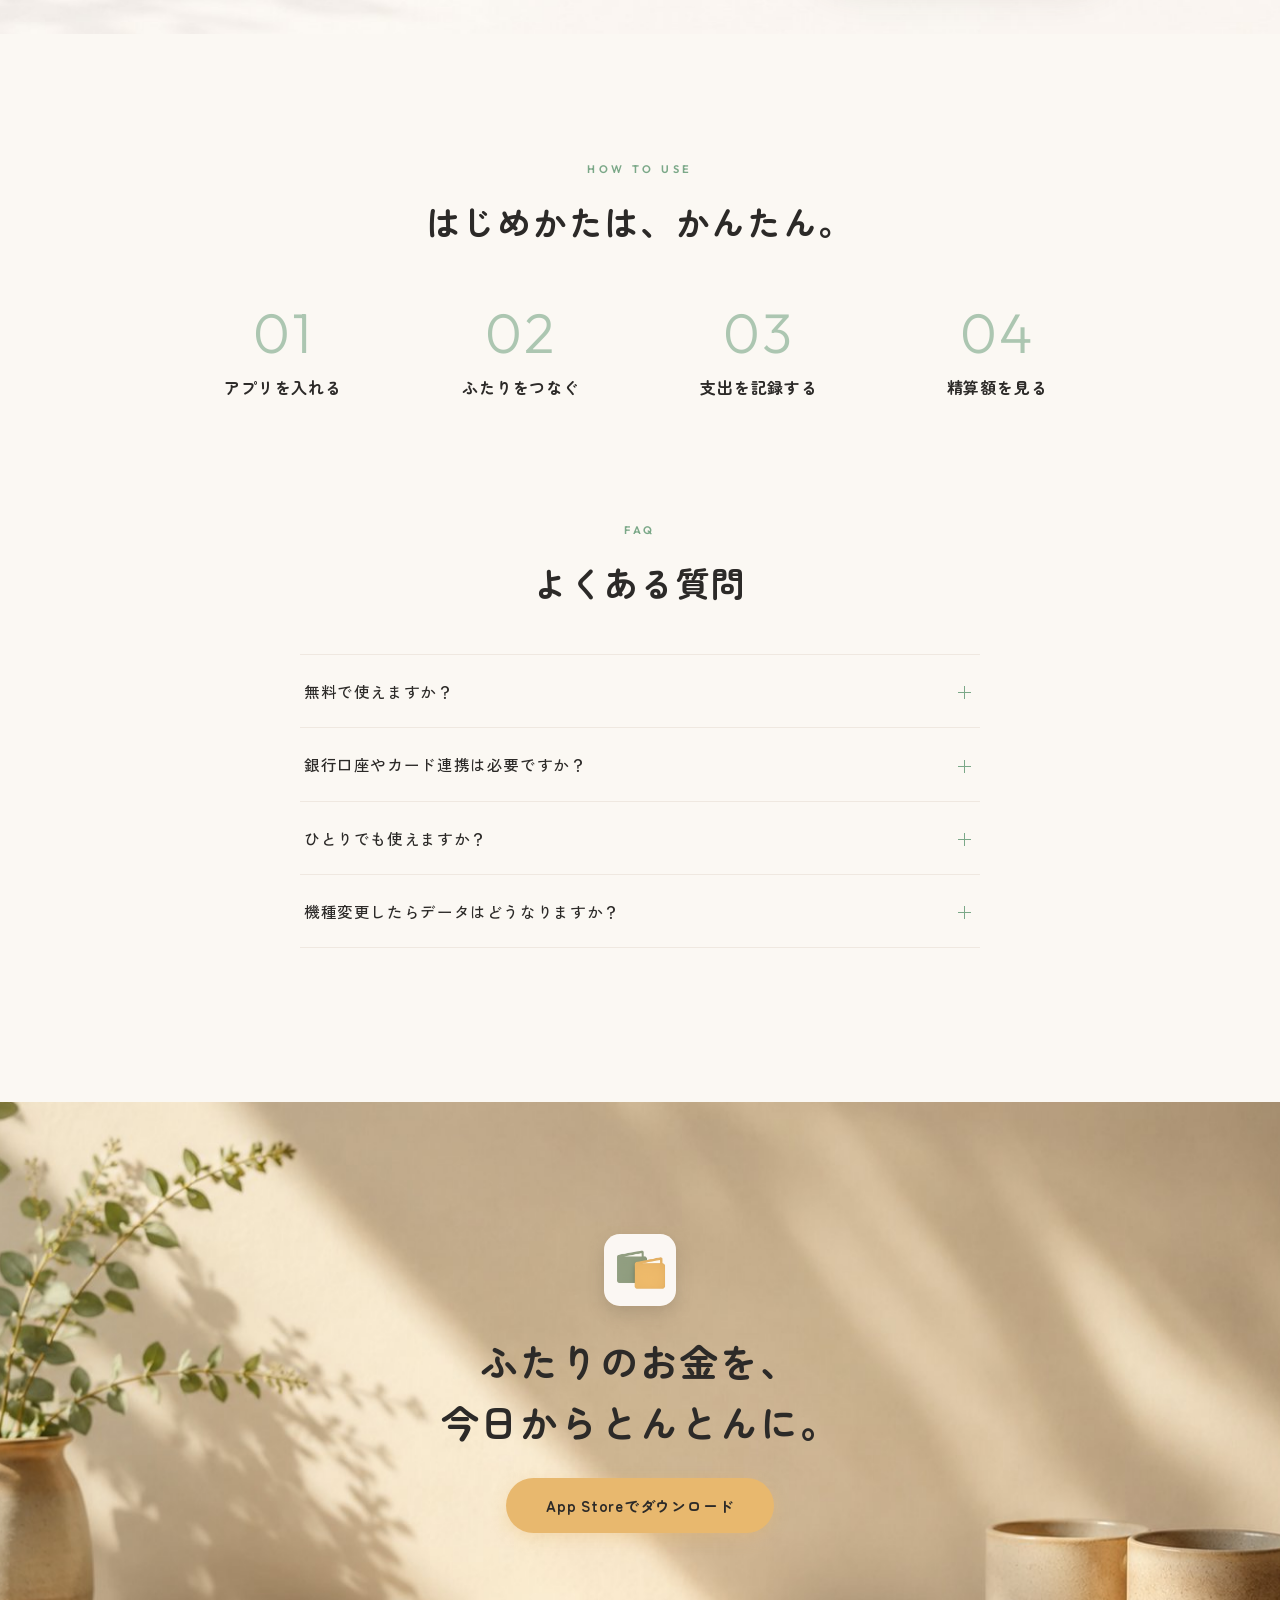
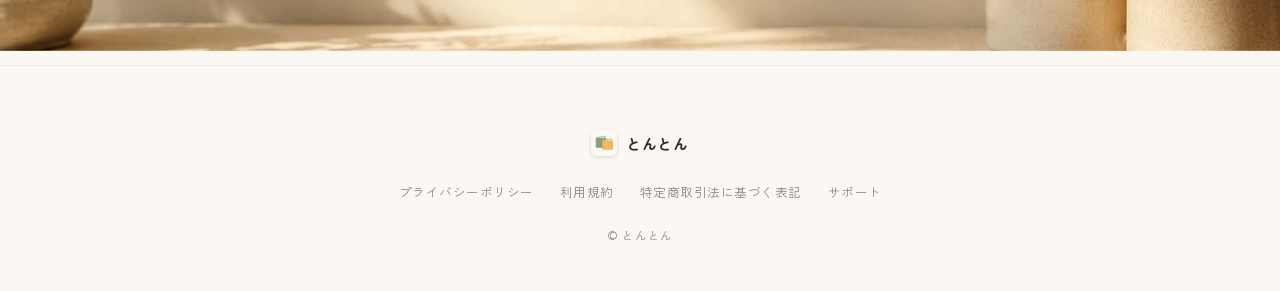
==== commit 1017cdd7: "feat: SEO対策 — 構造化データ・canonical・sitemap・robots追加 - SoftwareApplication / FAQPage の JSON-LD - タイトル・des" ====
--- a/index.html
+++ b/index.html
@@ -3,14 +3,42 @@
 <head>
 <meta charset="utf-8">
 <meta name="viewport" content="width=device-width, initial-scale=1">
-<title>とんとん — ふたりの立替、もう迷わない。</title>
-<meta name="description" content="同棲カップルのための精算アプリ「とんとん」。記録するだけで、どちらがいくら多く払っているかすぐにわかります。カード発行も銀行連携も不要。">
+<title>とんとん — 同棲カップルのための割り勘・立替精算アプリ</title>
+<meta name="description" content="同棲カップル・ふたり暮らしのための割り勘・立替精算アプリ「とんとん」。支出を記録するだけで、どちらがいくら多く払っているか自動で計算。カード発行も銀行連携も不要。iPhone対応・無料でダウンロード。">
+<link rel="canonical" href="https://koachan-dev.github.io/tonton-lp/">
 <meta property="og:title" content="とんとん — ふたりの立替、もう迷わない。">
-<meta property="og:description" content="同棲カップルのための精算アプリ。記録するだけで、どちらがいくら多く払っているかすぐにわかります。">
+<meta property="og:description" content="同棲カップルのための割り勘・精算アプリ。記録するだけで、どちらがいくら多く払っているかすぐにわかります。">
 <meta property="og:type" content="website">
 <meta property="og:url" content="https://koachan-dev.github.io/tonton-lp/">
 <meta property="og:image" content="https://koachan-dev.github.io/tonton-lp/assets/img/ogp.jpg">
+<meta property="og:site_name" content="とんとん">
+<meta property="og:locale" content="ja_JP">
 <meta name="twitter:card" content="summary_large_image">
+<script type="application/ld+json">
+{
+  "@context": "https://schema.org",
+  "@type": "SoftwareApplication",
+  "name": "とんとん",
+  "operatingSystem": "iOS",
+  "applicationCategory": "FinanceApplication",
+  "description": "同棲カップルのための割り勘・立替精算アプリ。支出を記録するだけで、どちらがいくら多く払っているか自動で計算します。",
+  "url": "https://koachan-dev.github.io/tonton-lp/",
+  "installUrl": "https://apps.apple.com/jp/app/id6760719046",
+  "offers": { "@type": "Offer", "price": "0", "priceCurrency": "JPY" }
+}
+</script>
+<script type="application/ld+json">
+{
+  "@context": "https://schema.org",
+  "@type": "FAQPage",
+  "mainEntity": [
+    { "@type": "Question", "name": "無料で使えますか？", "acceptedAnswer": { "@type": "Answer", "text": "はい、無料でお使いいただけます。記録も精算もそのままどうぞ。" } },
+    { "@type": "Question", "name": "銀行口座やカード連携は必要ですか？", "acceptedAnswer": { "@type": "Answer", "text": "いいえ、必要ありません。支払った金額を記録するだけで精算額がわかるので、口座やカードをつなぐ手続きは一切不要です。" } },
+    { "@type": "Question", "name": "ひとりでも使えますか？", "acceptedAnswer": { "@type": "Answer", "text": "使えます。まずひとりで記録を始めて、あとからパートナーを招待してふたりの記録をつなげることもできます。" } },
+    { "@type": "Question", "name": "機種変更したらデータはどうなりますか？", "acceptedAnswer": { "@type": "Answer", "text": "新しい端末でログインし直すだけで、これまでの記録はそのまま引き継がれます。" } }
+  ]
+}
+</script>
 <link rel="icon" type="image/png" href="assets/img/app-icon.png">
 <link rel="preconnect" href="https://fonts.googleapis.com">
 <link rel="preconnect" href="https://fonts.gstatic.com" crossorigin>
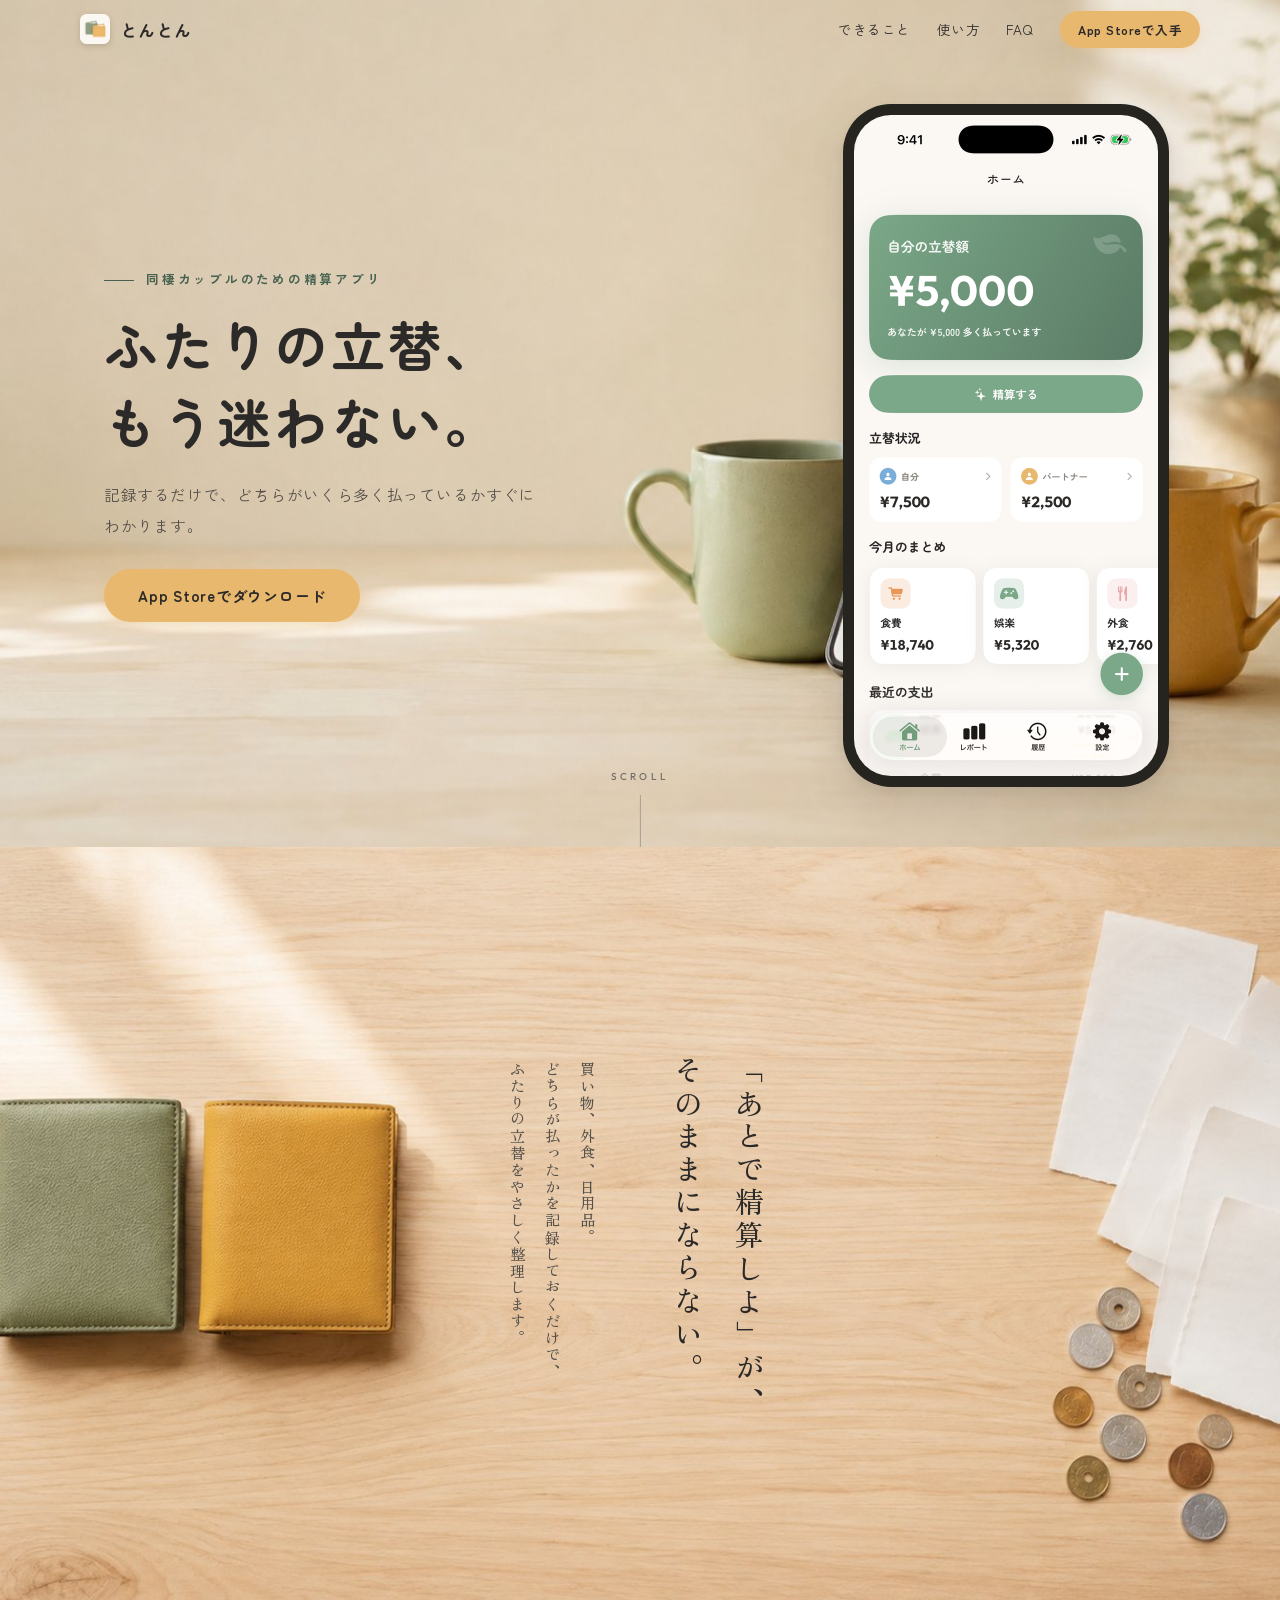
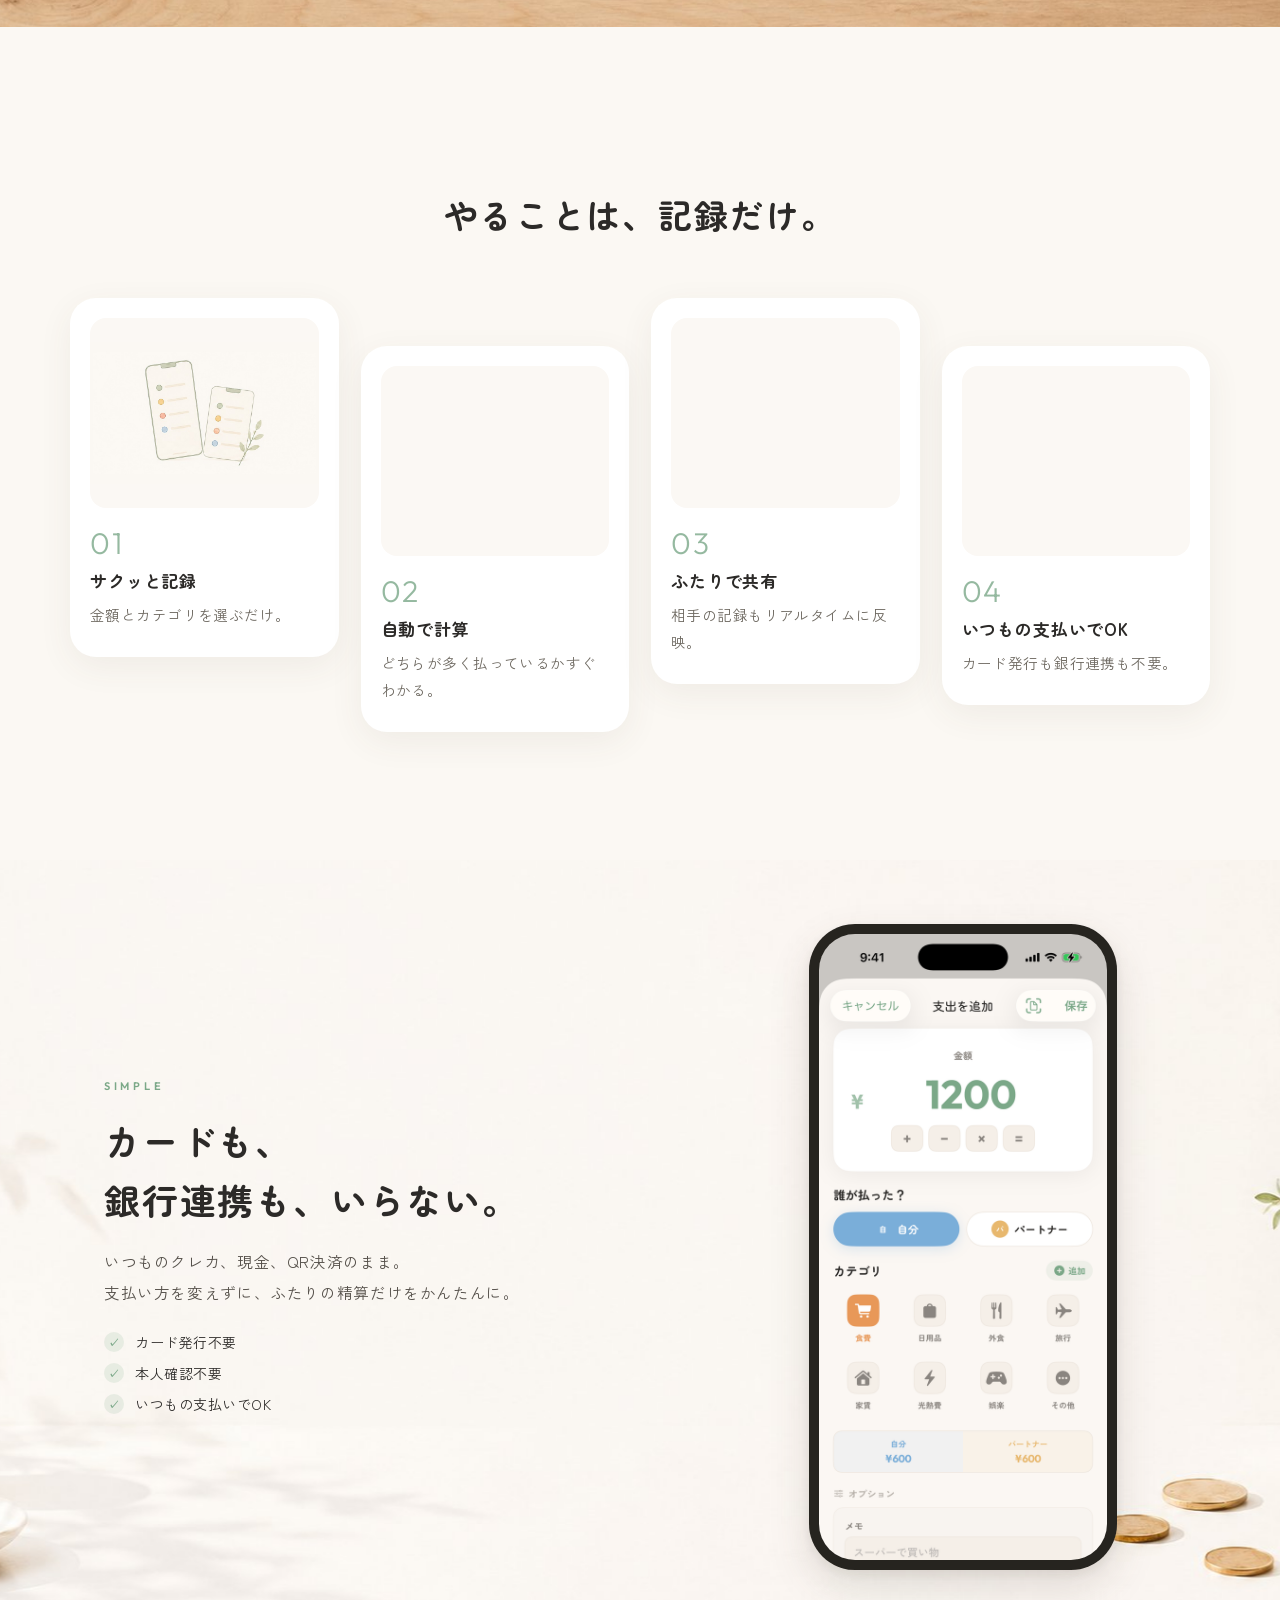
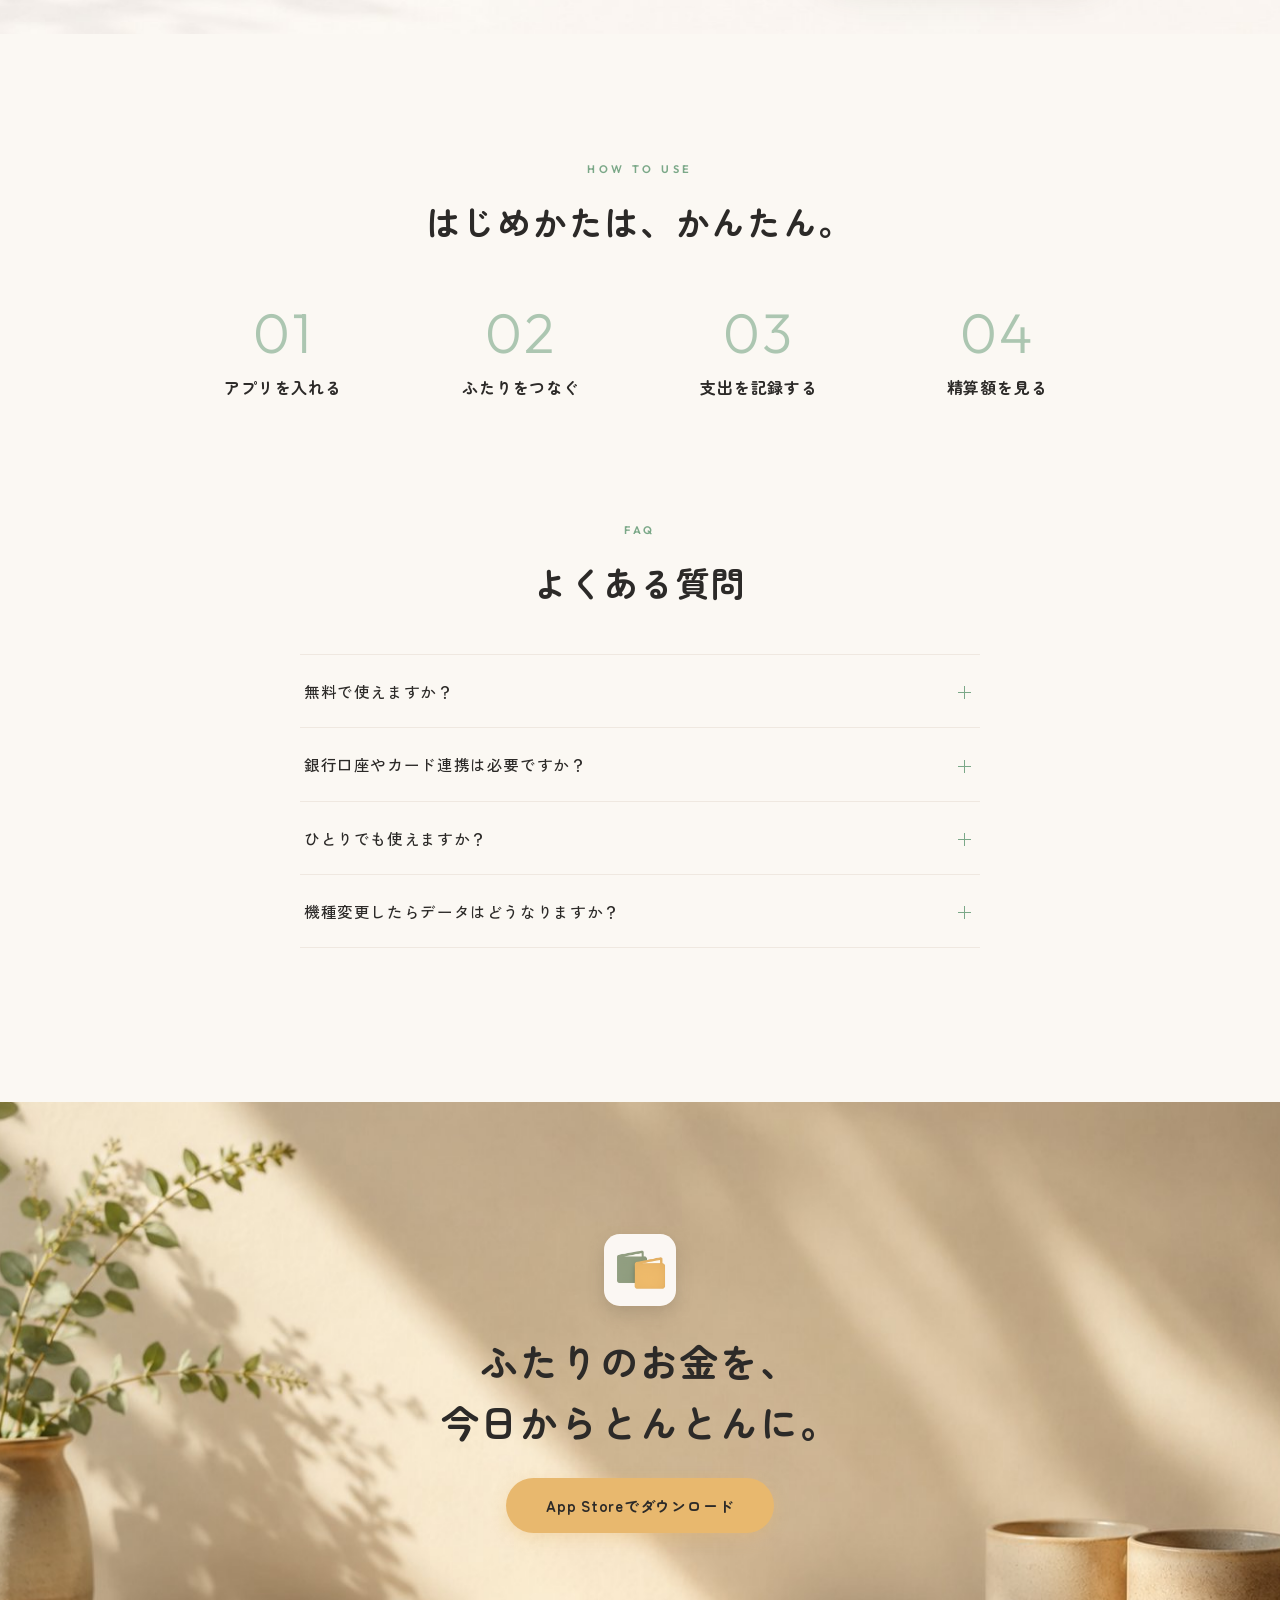
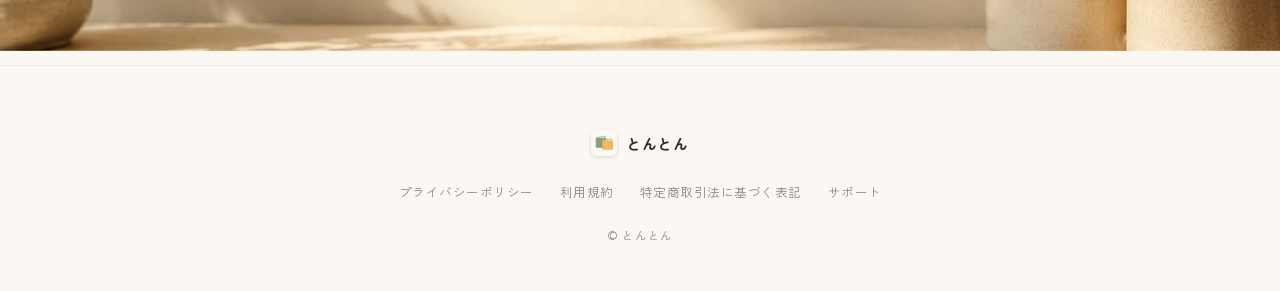
==== commit 6eb8dba4: "perf: 画像の遅延読み込み・LCPプリロード・CLS対策・apple-touch-icon" ====
--- a/index.html
+++ b/index.html
@@ -40,6 +40,9 @@
 }
 </script>
 <link rel="icon" type="image/png" href="assets/img/app-icon.png">
+<link rel="apple-touch-icon" href="assets/img/app-icon.png">
+<link rel="preload" as="image" href="assets/img/hero-bg-desktop.jpg" media="(min-width:1025px)">
+<link rel="preload" as="image" href="assets/img/hero-bg-mobile.jpg" media="(max-width:1024px)">
 <link rel="preconnect" href="https://fonts.googleapis.com">
 <link rel="preconnect" href="https://fonts.gstatic.com" crossorigin>
 <link href="https://fonts.googleapis.com/css2?family=Zen+Maru+Gothic:wght@500;700&family=Zen+Kaku+Gothic+New:wght@400;500;700&family=Zen+Old+Mincho:wght@500;700&family=Outfit:wght@300;500;600;700&display=swap" rel="stylesheet">
@@ -136,7 +139,7 @@
           <!-- iPhone モックアップ（ホーム画面） -->
           <div style="width:304px;background:#26241f;border-radius:48px;padding:11px;box-shadow:0 18px 40px rgba(80,70,55,.16),0 4px 12px rgba(80,70,55,.08)">
             <div style="background:#FBF8F3;border-radius:37px;overflow:hidden;position:relative">
-              <img src="assets/img/screen-home.png" alt="とんとんのホーム画面" style="width:100%;height:auto;display:block">
+              <img src="assets/img/screen-home.png" alt="とんとんのホーム画面" width="608" height="1322" style="width:100%;height:auto;display:block">
             </div>
           </div>
         </div>
@@ -147,7 +150,7 @@
 
   <!-- 共感セクション -->
   <section style="position:relative;overflow:hidden;min-height:clamp(540px,62vw,780px);display:flex;align-items:center;justify-content:center">
-    <img class="parallax-img" data-parallax="8" src="assets/img/empathy-bg-desktop.jpg" alt="" style="position:absolute;inset:0;width:100%;height:100%;object-fit:cover;object-position:center;transform:scale(1.08);will-change:transform">
+    <img class="parallax-img" data-parallax="8" src="assets/img/empathy-bg-desktop.jpg" alt="" loading="lazy" decoding="async" style="position:absolute;inset:0;width:100%;height:100%;object-fit:cover;object-position:center;transform:scale(1.08);will-change:transform">
     <div data-reveal style="position:relative;padding:80px 24px;writing-mode:vertical-rl">
       <h2 style="margin:0;font-family:'Zen Old Mincho',serif;font-weight:500;font-size:clamp(21px,2.4vw,29px);line-height:2.1;letter-spacing:.14em;color:#2C2A28">「あとで精算しよ」が、<br>そのままにならない。</h2>
       <p style="margin:6px 52px 0 0;font-family:'Zen Old Mincho',serif;font-weight:500;font-size:clamp(13px,1.3vw,15px);line-height:2.35;letter-spacing:.12em;color:#55504A">買い物、外食、日用品。<br>どちらが払ったかを記録しておくだけで、<br>ふたりの立替をやさしく整理します。</p>
@@ -162,7 +165,7 @@
       <div style="margin-top:56px;display:grid;grid-template-columns:repeat(auto-fit,minmax(245px,1fr));gap:22px;align-items:start">
         <div>
           <div data-reveal class="fcard">
-            <img src="assets/img/icon-record.jpg" alt="" style="width:100%;height:190px;object-fit:contain;border-radius:16px;background:#FBF8F4;display:block">
+            <img src="assets/img/icon-record.jpg" alt="" loading="lazy" decoding="async" style="width:100%;height:190px;object-fit:contain;border-radius:16px;background:#FBF8F4;display:block">
             <div class="cardnum">01</div>
             <h3 style="margin:10px 0 0;font-family:'Zen Maru Gothic',sans-serif;font-weight:700;font-size:17px;letter-spacing:.05em">サクッと記録</h3>
             <p style="margin:9px 0 0;font-size:14.5px;line-height:1.85;color:#6E6961;letter-spacing:.03em">金額とカテゴリを選ぶだけ。</p>
@@ -170,7 +173,7 @@
         </div>
         <div class="feature-offset">
           <div data-reveal class="fcard" style="transition-delay:.1s">
-            <img src="assets/img/icon-settle.jpg" alt="" style="width:100%;height:190px;object-fit:contain;border-radius:16px;background:#FBF8F4;display:block">
+            <img src="assets/img/icon-settle.jpg" alt="" loading="lazy" decoding="async" style="width:100%;height:190px;object-fit:contain;border-radius:16px;background:#FBF8F4;display:block">
             <div class="cardnum">02</div>
             <h3 style="margin:10px 0 0;font-family:'Zen Maru Gothic',sans-serif;font-weight:700;font-size:17px;letter-spacing:.05em">自動で計算</h3>
             <p style="margin:9px 0 0;font-size:14.5px;line-height:1.85;color:#6E6961;letter-spacing:.03em">どちらが多く払っているかすぐわかる。</p>
@@ -178,7 +181,7 @@
         </div>
         <div>
           <div data-reveal class="fcard" style="transition-delay:.2s">
-            <img src="assets/img/icon-share.jpg" alt="" style="width:100%;height:190px;object-fit:contain;border-radius:16px;background:#FBF8F4;display:block">
+            <img src="assets/img/icon-share.jpg" alt="" loading="lazy" decoding="async" style="width:100%;height:190px;object-fit:contain;border-radius:16px;background:#FBF8F4;display:block">
             <div class="cardnum">03</div>
             <h3 style="margin:10px 0 0;font-family:'Zen Maru Gothic',sans-serif;font-weight:700;font-size:17px;letter-spacing:.05em">ふたりで共有</h3>
             <p style="margin:9px 0 0;font-size:14.5px;line-height:1.85;color:#6E6961;letter-spacing:.03em">相手の記録もリアルタイムに反映。</p>
@@ -186,7 +189,7 @@
         </div>
         <div class="feature-offset">
           <div data-reveal class="fcard" style="transition-delay:.3s">
-            <img src="assets/img/icon-payment.jpg" alt="" style="width:100%;height:190px;object-fit:contain;border-radius:16px;background:#FBF8F4;display:block">
+            <img src="assets/img/icon-payment.jpg" alt="" loading="lazy" decoding="async" style="width:100%;height:190px;object-fit:contain;border-radius:16px;background:#FBF8F4;display:block">
             <div class="cardnum">04</div>
             <h3 style="margin:10px 0 0;font-family:'Zen Maru Gothic',sans-serif;font-weight:700;font-size:17px;letter-spacing:.05em">いつもの支払いでOK</h3>
             <p style="margin:9px 0 0;font-size:14.5px;line-height:1.85;color:#6E6961;letter-spacing:.03em">カード発行も銀行連携も不要。</p>
@@ -198,7 +201,7 @@
 
   <!-- 価値訴求セクション -->
   <section style="position:relative;overflow:hidden;min-height:clamp(560px,58vw,720px);display:flex;align-items:center">
-    <img class="parallax-img" data-parallax="8" src="assets/img/value-bg-desktop.jpg" alt="" style="position:absolute;inset:0;width:100%;height:100%;object-fit:cover;object-position:center;transform:scale(1.08);will-change:transform">
+    <img class="parallax-img" data-parallax="8" src="assets/img/value-bg-desktop.jpg" alt="" loading="lazy" decoding="async" style="position:absolute;inset:0;width:100%;height:100%;object-fit:cover;object-position:center;transform:scale(1.08);will-change:transform">
     <div style="position:relative;max-width:1120px;margin:0 auto;padding:64px 24px;display:flex;flex-wrap:wrap;align-items:center;gap:40px;width:100%;box-sizing:border-box">
       <div style="flex:1 1 340px;min-width:0">
         <span data-reveal class="eyebrow" style="text-align:left">SIMPLE</span>
@@ -215,7 +218,7 @@
           <!-- iPhone モックアップ（記録画面） -->
           <div style="width:288px;background:#26241f;border-radius:46px;padding:10px;box-shadow:0 18px 40px rgba(80,70,55,.15),0 4px 12px rgba(80,70,55,.08)">
             <div style="background:#FBF8F3;border-radius:36px;overflow:hidden;position:relative">
-              <img src="assets/img/screen-record.png" alt="とんとんの支出追加画面" style="width:100%;height:auto;display:block">
+              <img src="assets/img/screen-record.png" alt="とんとんの支出追加画面" width="608" height="1322" loading="lazy" decoding="async" style="width:100%;height:auto;display:block">
             </div>
           </div>
         </div>
@@ -305,7 +308,7 @@
 
   <!-- 最終CTA -->
   <section id="cta" style="position:relative;overflow:hidden;min-height:clamp(460px,44vw,620px);display:flex;align-items:center;justify-content:center;scroll-margin-top:58px">
-    <img class="parallax-img" data-parallax="8" src="assets/img/cta-bg-desktop.jpg" alt="" style="position:absolute;inset:0;width:100%;height:100%;object-fit:cover;object-position:center;transform:scale(1.08);will-change:transform">
+    <img class="parallax-img" data-parallax="8" src="assets/img/cta-bg-desktop.jpg" alt="" loading="lazy" decoding="async" style="position:absolute;inset:0;width:100%;height:100%;object-fit:cover;object-position:center;transform:scale(1.08);will-change:transform">
     <div style="position:relative;text-align:center;padding:72px 24px">
       <img data-reveal src="assets/img/app-icon.png" alt="とんとんアプリアイコン" style="width:72px;height:72px;border-radius:22%;box-shadow:0 6px 18px rgba(80,70,55,.22);margin-bottom:20px">
       <h2 data-reveal style="transition-delay:.08s;margin:0;font-family:'Zen Maru Gothic',sans-serif;font-weight:700;font-size:clamp(26px,3.4vw,38px);line-height:1.6;letter-spacing:.05em">ふたりのお金を、<br>今日からとんとんに。</h2>
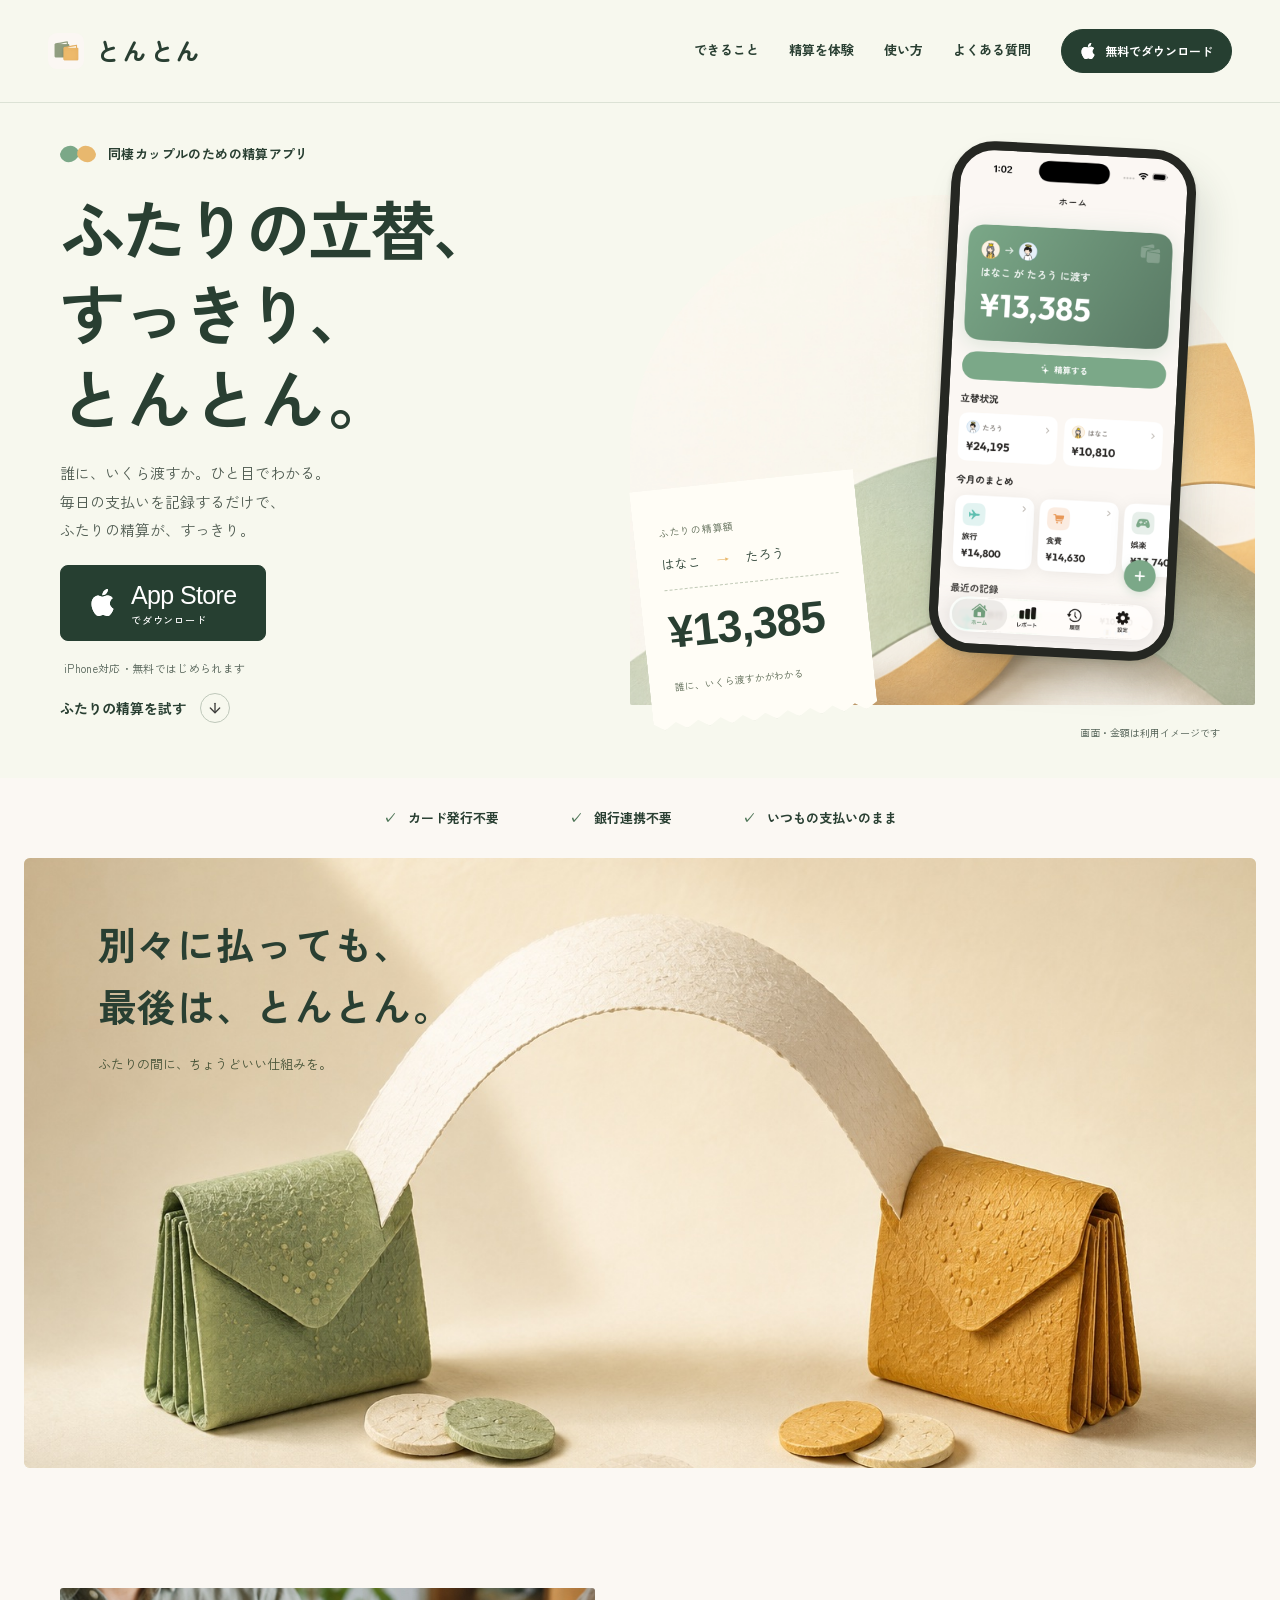
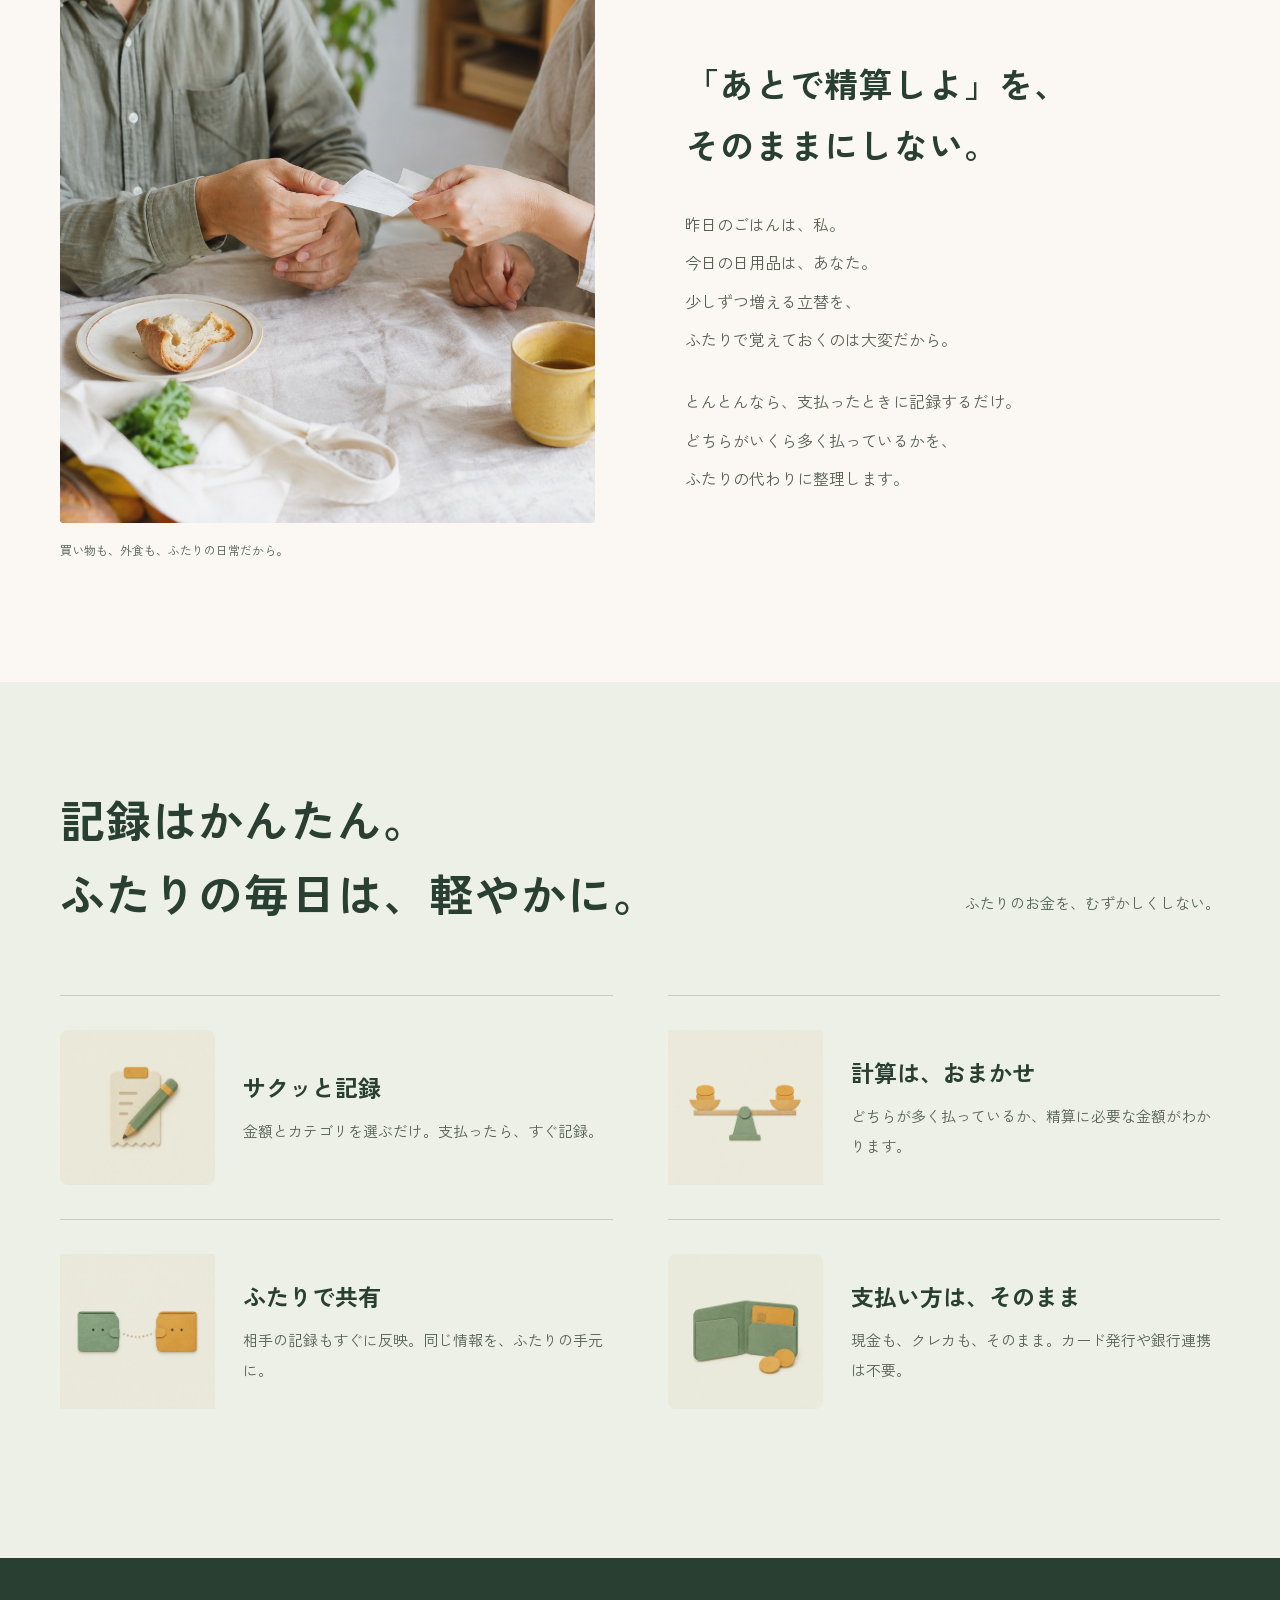
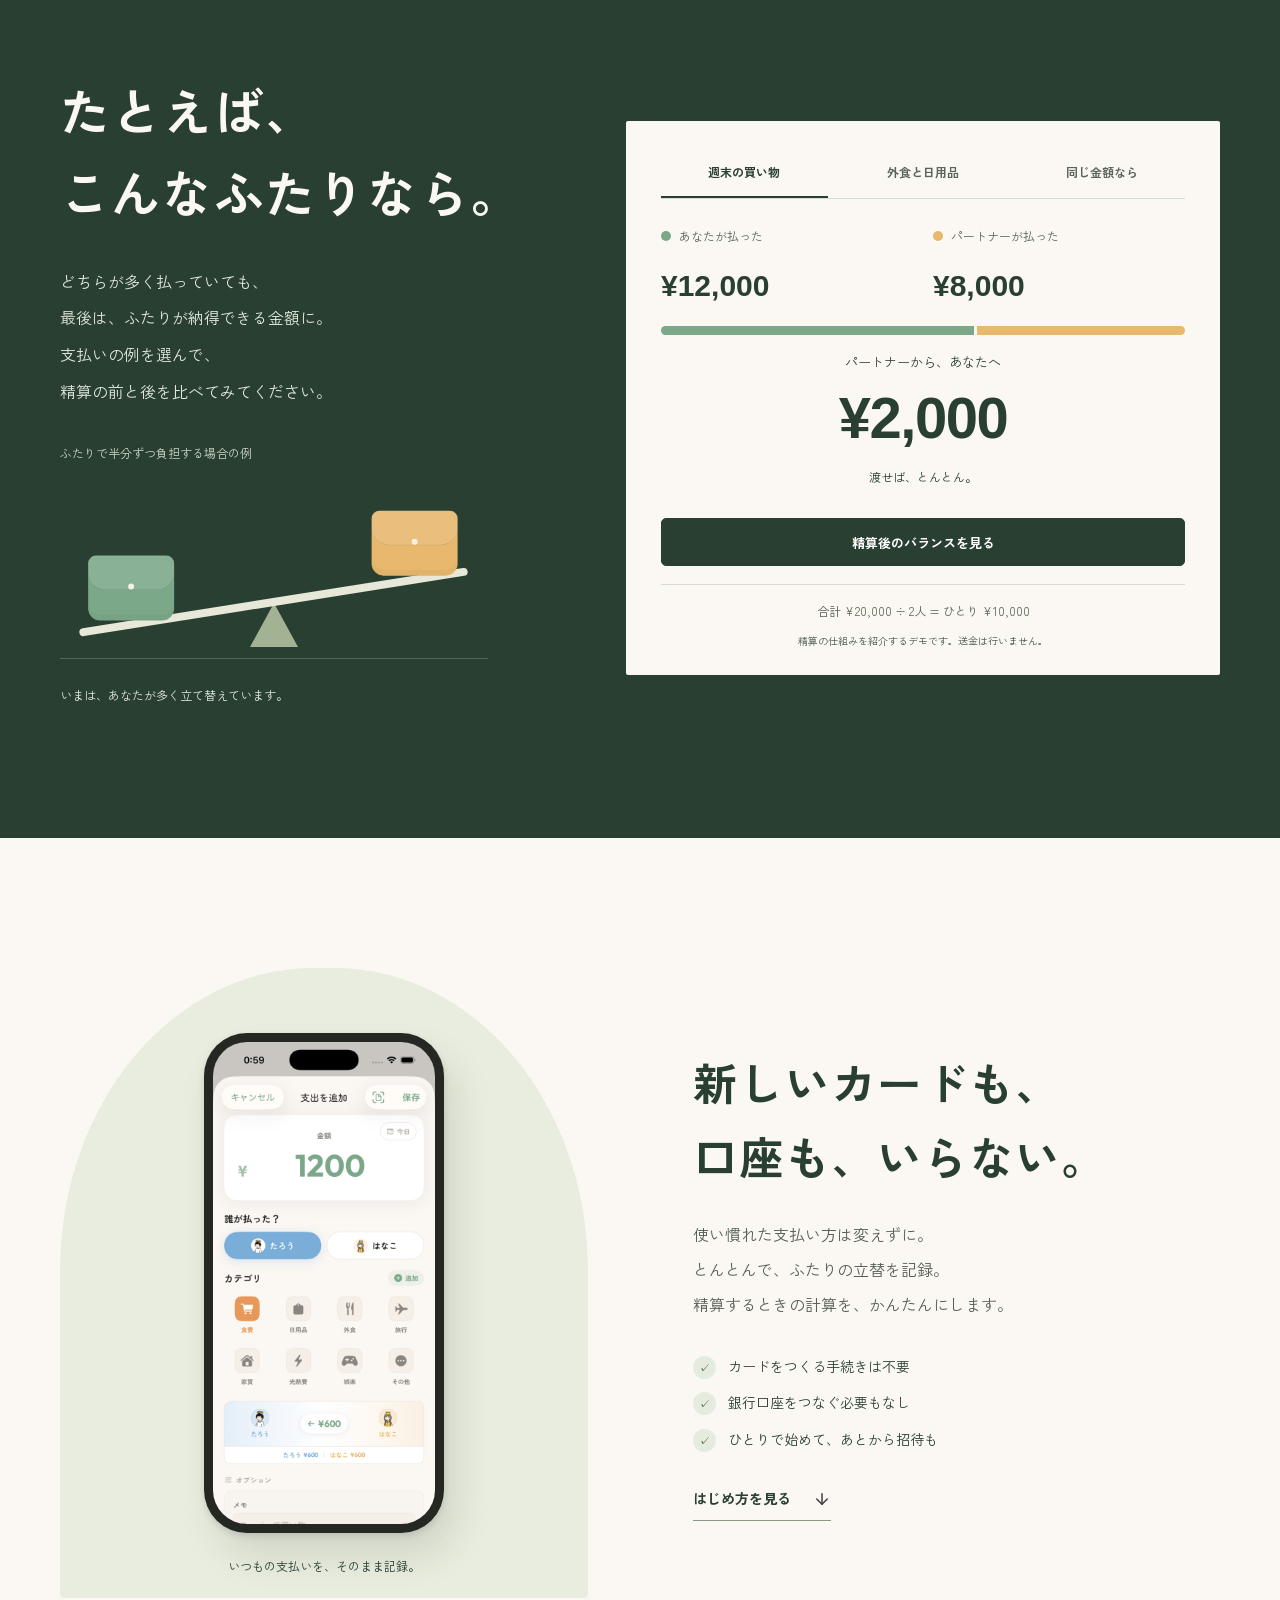
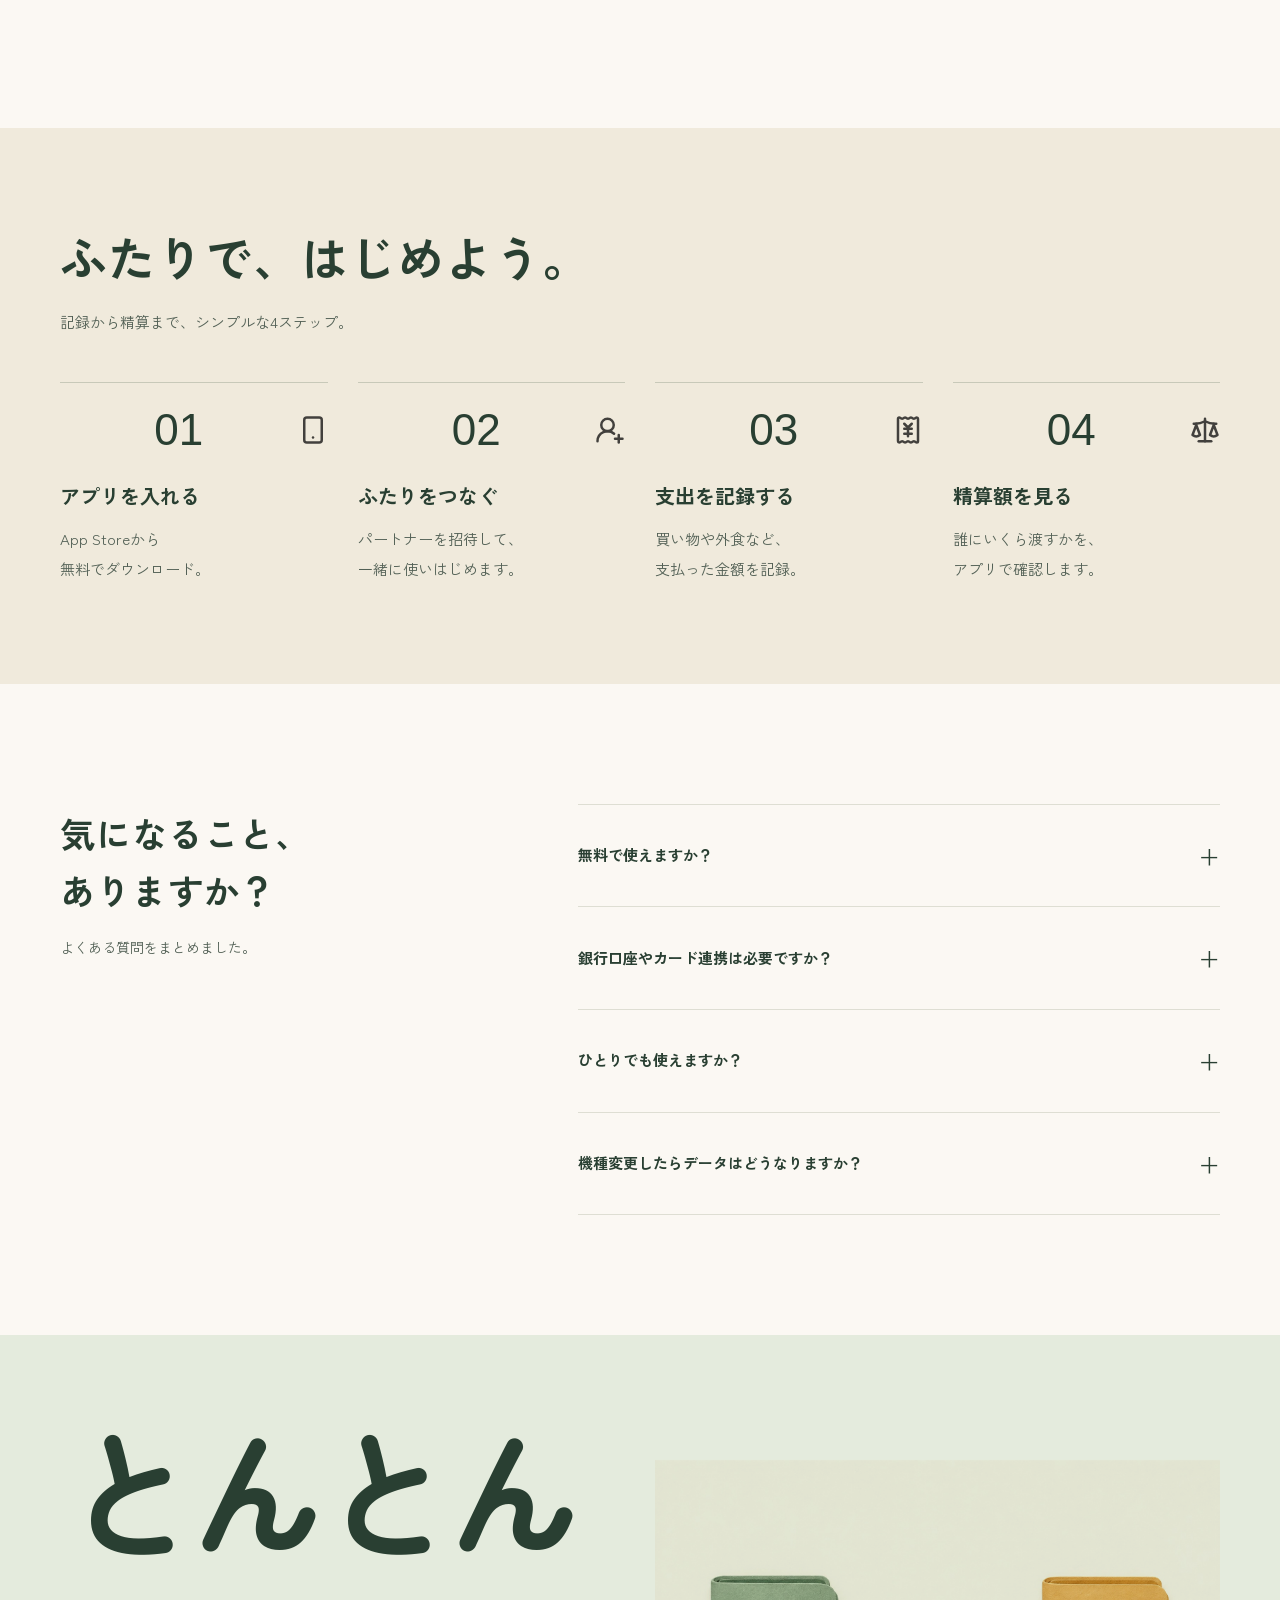
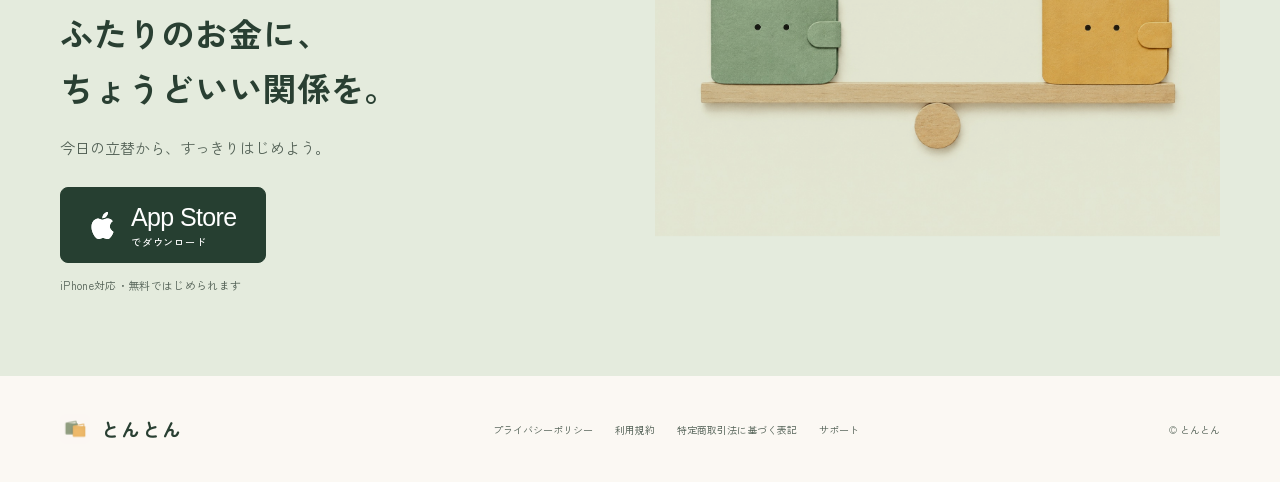
==== commit aaf5bfca: "feat: refresh landing page and interactive settlement demo" ====
--- a/index.html
+++ b/index.html
@@ -10,7 +10,7 @@
 <meta property="og:description" content="同棲カップルのための割り勘・精算アプリ。記録するだけで、どちらがいくら多く払っているかすぐにわかります。">
 <meta property="og:type" content="website">
 <meta property="og:url" content="https://koachan-dev.github.io/tonton-lp/">
-<meta property="og:image" content="https://koachan-dev.github.io/tonton-lp/assets/img/ogp.jpg">
+<meta property="og:image" content="https://koachan-dev.github.io/tonton-lp/assets/img/v2/ogp.png">
 <meta property="og:site_name" content="とんとん">
 <meta property="og:locale" content="ja_JP">
 <meta name="twitter:card" content="summary_large_image">
@@ -41,369 +41,82 @@
 </script>
 <link rel="icon" type="image/png" href="assets/img/app-icon.png">
 <link rel="apple-touch-icon" href="assets/img/app-icon.png">
-<link rel="preload" as="image" href="assets/img/hero-bg-desktop.jpg" media="(min-width:1025px)">
-<link rel="preload" as="image" href="assets/img/hero-bg-mobile.jpg" media="(max-width:1024px)">
+<link rel="preload" as="image" href="assets/img/screen-home.png">
 <link rel="preconnect" href="https://fonts.googleapis.com">
 <link rel="preconnect" href="https://fonts.gstatic.com" crossorigin>
-<link href="https://fonts.googleapis.com/css2?family=Zen+Maru+Gothic:wght@500;700&family=Zen+Kaku+Gothic+New:wght@400;500;700&family=Zen+Old+Mincho:wght@500;700&family=Outfit:wght@300;500;600;700&display=swap" rel="stylesheet">
-<style>
-html{scroll-behavior:smooth}
-body{margin:0;background:#FBF8F3;overflow-x:hidden;-webkit-font-smoothing:antialiased}
-img{-webkit-user-drag:none;user-select:none}
-.parallax-img{pointer-events:none}
-[data-reveal]{opacity:0;transform:translateY(14px);transition:opacity .8s cubic-bezier(.22,.61,.36,1),transform .8s cubic-bezier(.22,.61,.36,1)}
-[data-reveal="far"]{transform:translateY(24px)}
-[data-reveal].is-in{opacity:1;transform:translateY(0)}
-.site-header{transition:background-color .4s ease,box-shadow .4s ease,-webkit-backdrop-filter .4s ease,backdrop-filter .4s ease}
-.site-header.is-scrolled{background:rgba(251,248,243,.85);-webkit-backdrop-filter:blur(12px);backdrop-filter:blur(12px);box-shadow:0 1px 0 #EFE8E0}
-.nav-links{display:flex;align-items:center;gap:26px}
-.nav-link{text-decoration:none;color:#2C2A28;font-size:13.5px;letter-spacing:.04em;transition:color .25s ease}
-.nav-link:hover{color:#7BA888}
-.btn-store{text-decoration:none;background:#E8B86E;color:#2C2A28;font-size:12.5px;font-weight:700;letter-spacing:.04em;padding:9px 18px;border-radius:999px;transition:transform .25s ease,filter .25s ease;box-shadow:0 2px 8px rgba(232,184,110,.3)}
-.btn-store:hover{transform:translateY(-1px);filter:brightness(1.05)}
-.btn-cta{text-decoration:none;display:inline-flex;align-items:center;gap:10px;background:#E8B86E;color:#2C2A28;font-family:'Zen Maru Gothic',sans-serif;font-weight:700;font-size:15px;letter-spacing:.05em;padding:16px 34px;border-radius:999px;box-shadow:0 5px 16px rgba(232,184,110,.32);transition:transform .25s ease,filter .25s ease,box-shadow .25s ease}
-.btn-cta:hover{transform:translateY(-2px);filter:brightness(1.05);box-shadow:0 8px 20px rgba(232,184,110,.4)}
-.flink{text-decoration:none;color:#8A8580;font-size:12.5px;letter-spacing:.04em;transition:color .25s ease}
-.flink:hover{color:#2C2A28}
-.faq-btn{width:100%;background:none;border:none;cursor:pointer;display:flex;align-items:center;justify-content:space-between;gap:16px;padding:23px 4px;text-align:left;font-family:'Zen Kaku Gothic New',sans-serif;color:#2C2A28}
-.faq-icon{flex:none;width:22px;height:22px;display:flex;align-items:center;justify-content:center;color:#7BA888;font-size:18px;font-weight:400;transition:transform .35s cubic-bezier(.22,.61,.36,1)}
-.faq-body{display:grid;grid-template-rows:0fr;transition:grid-template-rows .45s cubic-bezier(.22,.61,.36,1)}
-.faq-item.is-open .faq-body{grid-template-rows:1fr}
-.faq-item.is-open .faq-icon{transform:rotate(45deg)}
-.eyebrow{display:block;text-align:center;font-family:'Outfit',sans-serif;font-weight:600;font-size:11px;letter-spacing:.34em;color:#7BA888;margin:0 0 18px}
-.fcard{background:#FFFFFF;border-radius:26px;padding:20px 20px 28px;box-shadow:0 10px 34px rgba(80,70,55,.07);transition:box-shadow .4s ease}
-.fcard:hover{box-shadow:0 18px 46px rgba(80,70,55,.12)}
-.cardnum{font-family:'Outfit',sans-serif;font-weight:300;font-size:30px;line-height:1;color:rgba(123,168,136,.8);letter-spacing:.05em;margin:20px 0 0}
-.stepnum{font-family:'Outfit',sans-serif;font-weight:300;font-size:56px;line-height:1;color:rgba(123,168,136,.62);letter-spacing:.04em}
-.steps{display:flex;flex-wrap:wrap;gap:36px 28px;justify-content:center}
-.step{flex:1 1 170px;max-width:210px;text-align:center}
-@media (max-width:760px){
-  .steps{display:grid;grid-template-columns:1fr 1fr;gap:40px 16px;justify-items:center}
-  .step{max-width:none;width:100%}
-}
-.scroll-cue{position:absolute;bottom:0;left:50%;transform:translateX(-50%);display:flex;flex-direction:column;align-items:center;gap:12px;z-index:2}
-.scroll-cue span{font-family:'Outfit',sans-serif;font-weight:500;font-size:10px;letter-spacing:.32em;color:#75706A}
-.scroll-cue i{display:block;width:1px;height:52px;background:#A89F93;transform-origin:top;animation:cue 2.6s cubic-bezier(.65,0,.35,1) infinite}
-@keyframes cue{0%{transform:scaleY(0);opacity:0}10%{opacity:1}45%{transform:scaleY(1);opacity:1}75%{transform:scaleY(1);opacity:0}100%{transform:scaleY(1);opacity:0}}
-@media (max-width:760px){
-  .scroll-cue{display:none}
-}
-@media (max-width:840px){.nav-links{display:none}}
-@media (min-width:900px){.feature-offset{margin-top:48px}}
-@media (prefers-reduced-motion:reduce){
-  html{scroll-behavior:auto}
-  [data-reveal]{opacity:1;transform:none;transition:none}
-  .parallax-img{transform:scale(1.08) !important}
-}
-</style>
+<link href="https://fonts.googleapis.com/css2?family=Zen+Maru+Gothic:wght@500;700&family=Zen+Kaku+Gothic+New:wght@400;500;700&display=swap" rel="stylesheet">
+<link rel="stylesheet" href="assets/lp.css">
+<link rel="stylesheet" href="assets/editorial.css?v=signature-1">
+<script src="assets/lp.js?v=signature-1" defer></script>
 </head>
 <body>
+<a class="skip-link" href="#main">本文へスキップ</a>
+<header class="site-header">
+  <a class="brand" href="#top" aria-label="とんとん トップへ"><img src="assets/img/app-icon.png" alt="" width="36" height="36"><span>とんとん</span></a>
+  <nav aria-label="メインナビゲーション"><a class="nav-text" href="#features">できること</a><a class="nav-text" href="#demo">精算を体験</a><a class="nav-text" href="#how">使い方</a><a class="nav-text" href="#faq">よくある質問</a><a class="button button-small" href="https://apps.apple.com/jp/app/id6760719046" target="_blank" rel="noopener"><img class="apple-icon" src="assets/icons/apple.svg" alt="" width="26" height="26" aria-hidden="true"><span>無料でダウンロード</span></a></nav>
+</header>
+<main id="main">
+<section class="hero wrap" id="top" aria-labelledby="hero-title">
+  <div class="hero-copy"><p class="audience"><span class="pair-dot" aria-hidden="true"></span>同棲カップルのための精算アプリ</p>
+    <h1 id="hero-title"><span>ふたりの立替、</span><br><span>すっきり、</span><br><span>とんとん。</span></h1>
+    <p class="lead">誰に、いくら渡すか。ひと目でわかる。<br>毎日の支払いを記録するだけで、<br class="desktop-break">ふたりの精算が、すっきり。</p>
+    <a class="button" href="https://apps.apple.com/jp/app/id6760719046" target="_blank" rel="noopener"><img class="apple-icon" src="assets/icons/apple.svg" alt="" width="26" height="26" aria-hidden="true"><span class="store-label"><span>App Store</span><small>でダウンロード</small></span></a>
+    <p class="download-note">iPhone対応・無料ではじめられます</p>
+    <a class="hero-discover text-link" href="#demo">ふたりの精算を試す <img class="line-icon" src="assets/icons/arrow-down.svg" width="18" height="18" alt=""></a>
+  </div>
+  <div class="hero-art">
+    <img class="hero-paper" src="assets/img/v2/hero-paper.jpg" alt="" width="1536" height="1024" fetchpriority="high">
+    <div class="phone hero-phone"><img src="assets/img/screen-home.png" alt="とんとんのホーム画面。はなこがたろうに渡す金額13,385円が表示されています" width="608" height="1322" fetchpriority="high"></div>
+    <div class="settlement"><span class="settlement-label">ふたりの精算額</span><p>はなこ <span aria-hidden="true">→</span> たろう</p><strong>¥13,385</strong><small>誰に、いくら渡すかがわかる</small></div>
+    <span class="sample-note">画面・金額は利用イメージです</span>
+  </div>
+</section>
+<div class="reassurance wrap"><span>カード発行不要</span><span>銀行連携不要</span><span>いつもの支払いのまま</span></div>
+<section class="brand-scene" aria-labelledby="scene-title"><div class="scene-caption"><h2 id="scene-title">別々に払っても、<br>最後は、とんとん。</h2><p>ふたりの間に、ちょうどいい仕組みを。</p></div><img src="assets/img/v3/wallet-bridge.jpg" alt="緑と黄色の財布が、一枚の紙のアーチでつながるイメージ" width="1536" height="1024" loading="lazy"></section>
+<section class="story wrap" aria-labelledby="story-title">
+  <figure class="story-photo"><img src="assets/img/v2/life-table.jpg" alt="朝の食卓で、ふたりが買い物のレシートを確認しているイメージ" width="1536" height="1024" loading="lazy"><figcaption>買い物も、外食も、ふたりの日常だから。</figcaption></figure>
+  <div class="story-copy"><h2 id="story-title">「あとで精算しよ」を、<br>そのままにしない。</h2><p>昨日のごはんは、私。<br>今日の日用品は、あなた。<br>少しずつ増える立替を、<br>ふたりで覚えておくのは大変だから。</p><p>とんとんなら、支払ったときに記録するだけ。<br>どちらがいくら多く払っているかを、<br>ふたりの代わりに整理します。</p></div>
+</section>
+<section class="features section" id="features" aria-labelledby="features-title">
+  <div class="wrap"><div class="section-heading"><h2 id="features-title">記録はかんたん。<br>ふたりの毎日は、軽やかに。</h2><p>ふたりのお金を、むずかしくしない。</p></div>
+  <div class="feature-grid">
+    <article class="feature"><img src="assets/img/v2/record.jpg" alt="" width="640" height="640" loading="lazy"><h3>サクッと記録</h3><p>金額とカテゴリを選ぶだけ。<br>支払ったら、すぐ記録。</p></article>
+    <article class="feature"><img src="assets/img/v2/settle.jpg" alt="" width="640" height="640" loading="lazy"><h3>計算は、おまかせ</h3><p>どちらが多く払っているか、<br>精算に必要な金額がわかります。</p></article>
+    <article class="feature"><img src="assets/img/v2/share.jpg" alt="" width="640" height="640" loading="lazy"><h3>ふたりで共有</h3><p>相手の記録もすぐに反映。<br>同じ情報を、ふたりの手元に。</p></article>
+    <article class="feature"><img src="assets/img/v2/payment.jpg" alt="" width="640" height="640" loading="lazy"><h3>支払い方は、そのまま</h3><p>現金も、クレカも、そのまま。<br>カード発行や銀行連携は不要。</p></article>
+  </div></div>
+</section>
+<section class="demo-section wrap" id="demo" aria-labelledby="demo-title">
+  <div class="demo-copy"><h2 id="demo-title">たとえば、<br>こんなふたりなら。</h2><p>どちらが多く払っていても、<br>最後は、ふたりが納得できる金額に。<br>支払いの例を選んで、<br>精算の前と後を比べてみてください。</p><span class="demo-condition">ふたりで半分ずつ負担する場合の例</span>
+    <div class="balance-stage" aria-hidden="true"><div class="balance-beam" id="balance-beam"><span class="balance-wallet wallet-you"></span><span class="balance-wallet wallet-partner"></span></div><span class="balance-fulcrum"></span><span class="balance-ground"></span></div>
+    <p class="balance-state" id="balance-state">いまは、あなたが多く立て替えています。</p></div>
+  <div class="demo-card">
 
-<div style="font-family:'Zen Kaku Gothic New','Hiragino Kaku Gothic ProN',sans-serif;color:#2C2A28;background:#FBF8F3">
-
-  <!-- ヘッダー -->
-  <header class="site-header" style="position:fixed;top:0;left:0;right:0;z-index:60">
-    <div style="max-width:1120px;margin:0 auto;padding:0 24px;height:58px;display:flex;align-items:center;justify-content:space-between">
-      <a href="#top" style="display:flex;align-items:center;gap:10px;text-decoration:none;color:#2C2A28">
-        <img src="assets/img/app-icon.png" alt="とんとんアプリアイコン" style="width:30px;height:30px;border-radius:22%;box-shadow:0 2px 6px rgba(80,70,55,.22);flex:none">
-        <span style="font-family:'Zen Maru Gothic',sans-serif;font-weight:700;font-size:17px;letter-spacing:.06em">とんとん</span>
-      </a>
-      <nav style="display:flex;align-items:center;gap:26px">
-        <div class="nav-links">
-          <a href="#features" class="nav-link">できること</a>
-          <a href="#how" class="nav-link">使い方</a>
-          <a href="#faq" class="nav-link">FAQ</a>
-        </div>
-        <a href="https://apps.apple.com/jp/app/id6760719046" target="_blank" rel="noopener" class="btn-store">App Storeで入手</a>
-      </nav>
-    </div>
-  </header>
-
-  <!-- ヒーロー -->
-  <section id="top" style="position:relative;min-height:88svh;overflow:hidden;display:flex;align-items:center">
-    <picture>
-      <source media="(max-width:1024px)" srcset="assets/img/hero-bg-mobile.jpg">
-      <img class="parallax-img" data-parallax="10" src="assets/img/hero-bg-desktop.jpg" alt="" style="position:absolute;inset:0;width:100%;height:100%;object-fit:cover;object-position:center bottom;transform:scale(1.08);will-change:transform">
-    </picture>
-    <div style="position:relative;max-width:1120px;margin:0 auto;padding:104px 24px 60px;display:flex;flex-wrap:wrap;align-items:center;gap:36px;width:100%;box-sizing:border-box">
-      <div style="flex:1 1 380px;min-width:0">
-        <p data-reveal style="margin:0 0 18px;font-size:12.5px;font-weight:700;letter-spacing:.22em;color:#47624F"><span style="display:inline-block;width:30px;height:1px;background:#47624F;vertical-align:middle;margin-right:12px"></span>同棲カップルのための精算アプリ</p>
-        <h1 data-reveal style="transition-delay:.08s;margin:0;font-family:'Zen Maru Gothic',sans-serif;font-weight:700;font-size:clamp(34px,4.6vw,54px);line-height:1.42;letter-spacing:.05em">ふたりの立替、<br>もう迷わない。</h1>
-        <p data-reveal style="transition-delay:.18s;margin:20px 0 0;font-size:15.5px;line-height:2;letter-spacing:.04em;color:#55504A;max-width:440px">記録するだけで、どちらがいくら多く払っているかすぐにわかります。</p>
-        <div data-reveal style="transition-delay:.3s;margin-top:28px;display:flex;align-items:center;gap:18px;flex-wrap:wrap">
-          <a href="https://apps.apple.com/jp/app/id6760719046" target="_blank" rel="noopener" class="btn-cta">App Storeでダウンロード</a>
-        </div>
-      </div>
-      <div style="flex:0 1 340px;display:flex;justify-content:center;margin:0 auto">
-        <div data-reveal="far" style="transition-delay:.3s">
-          <!-- iPhone モックアップ（ホーム画面） -->
-          <div style="width:304px;background:#26241f;border-radius:48px;padding:11px;box-shadow:0 18px 40px rgba(80,70,55,.16),0 4px 12px rgba(80,70,55,.08)">
-            <div style="background:#FBF8F3;border-radius:37px;overflow:hidden;position:relative">
-              <img src="assets/img/screen-home.png" alt="とんとんのホーム画面" width="608" height="1322" style="width:100%;height:auto;display:block">
-            </div>
-          </div>
-        </div>
-      </div>
-    </div>
-    <div class="scroll-cue" aria-hidden="true"><span>SCROLL</span><i></i></div>
-  </section>
-
-  <!-- 共感セクション -->
-  <section style="position:relative;overflow:hidden;min-height:clamp(540px,62vw,780px);display:flex;align-items:center;justify-content:center">
-    <img class="parallax-img" data-parallax="8" src="assets/img/empathy-bg-desktop.jpg" alt="" loading="lazy" decoding="async" style="position:absolute;inset:0;width:100%;height:100%;object-fit:cover;object-position:center;transform:scale(1.08);will-change:transform">
-    <div data-reveal style="position:relative;padding:80px 24px;writing-mode:vertical-rl">
-      <h2 style="margin:0;font-family:'Zen Old Mincho',serif;font-weight:500;font-size:clamp(21px,2.4vw,29px);line-height:2.1;letter-spacing:.14em;color:#2C2A28">「あとで精算しよ」が、<br>そのままにならない。</h2>
-      <p style="margin:6px 52px 0 0;font-family:'Zen Old Mincho',serif;font-weight:500;font-size:clamp(13px,1.3vw,15px);line-height:2.35;letter-spacing:.12em;color:#55504A">買い物、外食、日用品。<br>どちらが払ったかを記録しておくだけで、<br>ふたりの立替をやさしく整理します。</p>
-    </div>
-  </section>
-
-  <!-- 機能セクション -->
-  <section id="features" style="padding:clamp(96px,10vw,140px) 24px;scroll-margin-top:58px">
-    <div style="max-width:1140px;margin:0 auto">
-      <span data-reveal class="eyebrow">FEATURES</span>
-      <h2 data-reveal style="transition-delay:.06s;margin:0;text-align:center;font-family:'Zen Maru Gothic',sans-serif;font-weight:700;font-size:clamp(25px,3.2vw,34px);line-height:1.62;letter-spacing:.05em">やることは、記録だけ。</h2>
-      <div style="margin-top:56px;display:grid;grid-template-columns:repeat(auto-fit,minmax(245px,1fr));gap:22px;align-items:start">
-        <div>
-          <div data-reveal class="fcard">
-            <img src="assets/img/icon-record.jpg" alt="" loading="lazy" decoding="async" style="width:100%;height:190px;object-fit:contain;border-radius:16px;background:#FBF8F4;display:block">
-            <div class="cardnum">01</div>
-            <h3 style="margin:10px 0 0;font-family:'Zen Maru Gothic',sans-serif;font-weight:700;font-size:17px;letter-spacing:.05em">サクッと記録</h3>
-            <p style="margin:9px 0 0;font-size:14.5px;line-height:1.85;color:#6E6961;letter-spacing:.03em">金額とカテゴリを選ぶだけ。</p>
-          </div>
-        </div>
-        <div class="feature-offset">
-          <div data-reveal class="fcard" style="transition-delay:.1s">
-            <img src="assets/img/icon-settle.jpg" alt="" loading="lazy" decoding="async" style="width:100%;height:190px;object-fit:contain;border-radius:16px;background:#FBF8F4;display:block">
-            <div class="cardnum">02</div>
-            <h3 style="margin:10px 0 0;font-family:'Zen Maru Gothic',sans-serif;font-weight:700;font-size:17px;letter-spacing:.05em">自動で計算</h3>
-            <p style="margin:9px 0 0;font-size:14.5px;line-height:1.85;color:#6E6961;letter-spacing:.03em">どちらが多く払っているかすぐわかる。</p>
-          </div>
-        </div>
-        <div>
-          <div data-reveal class="fcard" style="transition-delay:.2s">
-            <img src="assets/img/icon-share.jpg" alt="" loading="lazy" decoding="async" style="width:100%;height:190px;object-fit:contain;border-radius:16px;background:#FBF8F4;display:block">
-            <div class="cardnum">03</div>
-            <h3 style="margin:10px 0 0;font-family:'Zen Maru Gothic',sans-serif;font-weight:700;font-size:17px;letter-spacing:.05em">ふたりで共有</h3>
-            <p style="margin:9px 0 0;font-size:14.5px;line-height:1.85;color:#6E6961;letter-spacing:.03em">相手の記録もリアルタイムに反映。</p>
-          </div>
-        </div>
-        <div class="feature-offset">
-          <div data-reveal class="fcard" style="transition-delay:.3s">
-            <img src="assets/img/icon-payment.jpg" alt="" loading="lazy" decoding="async" style="width:100%;height:190px;object-fit:contain;border-radius:16px;background:#FBF8F4;display:block">
-            <div class="cardnum">04</div>
-            <h3 style="margin:10px 0 0;font-family:'Zen Maru Gothic',sans-serif;font-weight:700;font-size:17px;letter-spacing:.05em">いつもの支払いでOK</h3>
-            <p style="margin:9px 0 0;font-size:14.5px;line-height:1.85;color:#6E6961;letter-spacing:.03em">カード発行も銀行連携も不要。</p>
-          </div>
-        </div>
-      </div>
-    </div>
-  </section>
-
-  <!-- 価値訴求セクション -->
-  <section style="position:relative;overflow:hidden;min-height:clamp(560px,58vw,720px);display:flex;align-items:center">
-    <img class="parallax-img" data-parallax="8" src="assets/img/value-bg-desktop.jpg" alt="" loading="lazy" decoding="async" style="position:absolute;inset:0;width:100%;height:100%;object-fit:cover;object-position:center;transform:scale(1.08);will-change:transform">
-    <div style="position:relative;max-width:1120px;margin:0 auto;padding:64px 24px;display:flex;flex-wrap:wrap;align-items:center;gap:40px;width:100%;box-sizing:border-box">
-      <div style="flex:1 1 340px;min-width:0">
-        <span data-reveal class="eyebrow" style="text-align:left">SIMPLE</span>
-        <h2 data-reveal style="transition-delay:.06s;margin:0;font-family:'Zen Maru Gothic',sans-serif;font-weight:700;font-size:clamp(25px,3.2vw,36px);line-height:1.62;letter-spacing:.05em">カードも、<br>銀行連携も、いらない。</h2>
-        <p data-reveal style="transition-delay:.16s;margin:18px 0 0;font-size:15.5px;line-height:2;letter-spacing:.04em;color:#55504A;max-width:440px">いつものクレカ、現金、QR決済のまま。<br>支払い方を変えずに、ふたりの精算だけをかんたんに。</p>
-        <div data-reveal style="transition-delay:.28s;margin-top:24px;display:flex;flex-direction:column;gap:11px">
-          <div style="display:flex;align-items:center;gap:11px;font-size:14px;letter-spacing:.04em"><span style="width:20px;height:20px;border-radius:50%;background:rgba(123,168,136,.14);color:#7BA888;display:flex;align-items:center;justify-content:center;font-size:11px;font-weight:700;flex:none">✓</span>カード発行不要</div>
-          <div style="display:flex;align-items:center;gap:11px;font-size:14px;letter-spacing:.04em"><span style="width:20px;height:20px;border-radius:50%;background:rgba(123,168,136,.14);color:#7BA888;display:flex;align-items:center;justify-content:center;font-size:11px;font-weight:700;flex:none">✓</span>本人確認不要</div>
-          <div style="display:flex;align-items:center;gap:11px;font-size:14px;letter-spacing:.04em"><span style="width:20px;height:20px;border-radius:50%;background:rgba(123,168,136,.14);color:#7BA888;display:flex;align-items:center;justify-content:center;font-size:11px;font-weight:700;flex:none">✓</span>いつもの支払いでOK</div>
-        </div>
-      </div>
-      <div style="flex:0 1 330px;display:flex;justify-content:center;margin:0 auto;padding-right:clamp(0px,4vw,48px)">
-        <div data-reveal="far" style="transition-delay:.2s">
-          <!-- iPhone モックアップ（記録画面） -->
-          <div style="width:288px;background:#26241f;border-radius:46px;padding:10px;box-shadow:0 18px 40px rgba(80,70,55,.15),0 4px 12px rgba(80,70,55,.08)">
-            <div style="background:#FBF8F3;border-radius:36px;overflow:hidden;position:relative">
-              <img src="assets/img/screen-record.png" alt="とんとんの支出追加画面" width="608" height="1322" loading="lazy" decoding="async" style="width:100%;height:auto;display:block">
-            </div>
-          </div>
-        </div>
-      </div>
-    </div>
-  </section>
-
-  <!-- 使い方セクション -->
-  <section id="how" style="padding:clamp(96px,10vw,140px) 24px clamp(72px,8vw,100px);scroll-margin-top:58px">
-    <div style="max-width:940px;margin:0 auto">
-      <span data-reveal class="eyebrow">HOW TO USE</span>
-      <h2 data-reveal style="transition-delay:.06s;margin:0;text-align:center;font-family:'Zen Maru Gothic',sans-serif;font-weight:700;font-size:clamp(25px,3.2vw,34px);line-height:1.62;letter-spacing:.05em">はじめかたは、かんたん。</h2>
-      <div class="steps" style="margin-top:56px">
-        <div data-reveal class="step">
-          <div class="stepnum">01</div>
-          <div style="margin-top:14px;font-family:'Zen Maru Gothic',sans-serif;font-weight:700;font-size:16px;letter-spacing:.05em">アプリを入れる</div>
-        </div>
-        <div data-reveal class="step" style="transition-delay:.1s">
-          <div class="stepnum">02</div>
-          <div style="margin-top:14px;font-family:'Zen Maru Gothic',sans-serif;font-weight:700;font-size:16px;letter-spacing:.05em">ふたりをつなぐ</div>
-        </div>
-        <div data-reveal class="step" style="transition-delay:.2s">
-          <div class="stepnum">03</div>
-          <div style="margin-top:14px;font-family:'Zen Maru Gothic',sans-serif;font-weight:700;font-size:16px;letter-spacing:.05em">支出を記録する</div>
-        </div>
-        <div data-reveal class="step" style="transition-delay:.3s">
-          <div class="stepnum">04</div>
-          <div style="margin-top:14px;font-family:'Zen Maru Gothic',sans-serif;font-weight:700;font-size:16px;letter-spacing:.05em">精算額を見る</div>
-        </div>
-      </div>
-    </div>
-  </section>
-
-  <!-- FAQ -->
-  <section id="faq" style="padding:24px 24px clamp(110px,12vw,160px);scroll-margin-top:58px">
-    <div style="max-width:680px;margin:0 auto">
-      <span data-reveal class="eyebrow">FAQ</span>
-      <h2 data-reveal style="transition-delay:.06s;margin:0;text-align:center;font-family:'Zen Maru Gothic',sans-serif;font-weight:700;font-size:clamp(25px,3.2vw,34px);line-height:1.62;letter-spacing:.05em">よくある質問</h2>
-      <div data-reveal style="transition-delay:.14s;margin-top:44px;border-top:1px solid #EFE8E0">
-        <div class="faq-item" style="border-bottom:1px solid #EFE8E0">
-          <button type="button" class="faq-btn" aria-expanded="false">
-            <span style="font-size:15.5px;font-weight:500;letter-spacing:.04em;line-height:1.7">無料で使えますか？</span>
-            <span class="faq-icon">＋</span>
-          </button>
-          <div class="faq-body">
-            <div style="overflow:hidden">
-              <p style="margin:0;padding:0 4px 24px;font-size:14.5px;line-height:1.95;letter-spacing:.04em;color:#6E6961">はい、無料でお使いいただけます。記録も精算もそのままどうぞ。</p>
-            </div>
-          </div>
-        </div>
-        <div class="faq-item" style="border-bottom:1px solid #EFE8E0">
-          <button type="button" class="faq-btn" aria-expanded="false">
-            <span style="font-size:15.5px;font-weight:500;letter-spacing:.04em;line-height:1.7">銀行口座やカード連携は必要ですか？</span>
-            <span class="faq-icon">＋</span>
-          </button>
-          <div class="faq-body">
-            <div style="overflow:hidden">
-              <p style="margin:0;padding:0 4px 24px;font-size:14.5px;line-height:1.95;letter-spacing:.04em;color:#6E6961">いいえ、必要ありません。支払った金額を記録するだけで精算額がわかるので、口座やカードをつなぐ手続きは一切不要です。</p>
-            </div>
-          </div>
-        </div>
-        <div class="faq-item" style="border-bottom:1px solid #EFE8E0">
-          <button type="button" class="faq-btn" aria-expanded="false">
-            <span style="font-size:15.5px;font-weight:500;letter-spacing:.04em;line-height:1.7">ひとりでも使えますか？</span>
-            <span class="faq-icon">＋</span>
-          </button>
-          <div class="faq-body">
-            <div style="overflow:hidden">
-              <p style="margin:0;padding:0 4px 24px;font-size:14.5px;line-height:1.95;letter-spacing:.04em;color:#6E6961">使えます。まずひとりで記録を始めて、あとからパートナーを招待してふたりの記録をつなげることもできます。</p>
-            </div>
-          </div>
-        </div>
-        <div class="faq-item" style="border-bottom:1px solid #EFE8E0">
-          <button type="button" class="faq-btn" aria-expanded="false">
-            <span style="font-size:15.5px;font-weight:500;letter-spacing:.04em;line-height:1.7">機種変更したらデータはどうなりますか？</span>
-            <span class="faq-icon">＋</span>
-          </button>
-          <div class="faq-body">
-            <div style="overflow:hidden">
-              <p style="margin:0;padding:0 4px 24px;font-size:14.5px;line-height:1.95;letter-spacing:.04em;color:#6E6961">新しい端末でログインし直すだけで、これまでの記録はそのまま引き継がれます。</p>
-            </div>
-          </div>
-        </div>
-      </div>
-    </div>
-  </section>
-
-  <!-- 最終CTA -->
-  <section id="cta" style="position:relative;overflow:hidden;min-height:clamp(460px,44vw,620px);display:flex;align-items:center;justify-content:center;scroll-margin-top:58px">
-    <img class="parallax-img" data-parallax="8" src="assets/img/cta-bg-desktop.jpg" alt="" loading="lazy" decoding="async" style="position:absolute;inset:0;width:100%;height:100%;object-fit:cover;object-position:center;transform:scale(1.08);will-change:transform">
-    <div style="position:relative;text-align:center;padding:72px 24px">
-      <img data-reveal src="assets/img/app-icon.png" alt="とんとんアプリアイコン" style="width:72px;height:72px;border-radius:22%;box-shadow:0 6px 18px rgba(80,70,55,.22);margin-bottom:20px">
-      <h2 data-reveal style="transition-delay:.08s;margin:0;font-family:'Zen Maru Gothic',sans-serif;font-weight:700;font-size:clamp(26px,3.4vw,38px);line-height:1.6;letter-spacing:.05em">ふたりのお金を、<br>今日からとんとんに。</h2>
-      <div data-reveal style="transition-delay:.15s;margin-top:26px;display:flex;flex-direction:column;align-items:center;gap:14px">
-        <a href="https://apps.apple.com/jp/app/id6760719046" target="_blank" rel="noopener" class="btn-cta" style="padding:17px 40px">App Storeでダウンロード</a>
-      </div>
-    </div>
-  </section>
-
-  <!-- フッター -->
-  <footer style="background:#FBF8F3;border-top:1px solid #EFE8E0;padding:64px 24px 48px">
-    <div style="max-width:1120px;margin:0 auto;display:flex;flex-direction:column;align-items:center;gap:26px">
-      <div style="display:flex;align-items:center;gap:9px">
-        <img src="assets/img/app-icon.png" alt="とんとんアプリアイコン" style="width:26px;height:26px;border-radius:22%;box-shadow:0 1px 4px rgba(80,70,55,.2);flex:none">
-        <span style="font-family:'Zen Maru Gothic',sans-serif;font-weight:700;font-size:15px;letter-spacing:.06em">とんとん</span>
-      </div>
-      <div style="display:flex;align-items:center;gap:26px;flex-wrap:wrap;justify-content:center">
-        <a href="privacy.html" class="flink">プライバシーポリシー</a>
-        <a href="terms.html" class="flink">利用規約</a>
-        <a href="tokushoho.html" class="flink">特定商取引法に基づく表記</a>
-        <a href="support.html" class="flink">サポート</a>
-      </div>
-      <div style="font-size:11.5px;color:#8A8580;letter-spacing:.06em">© とんとん</div>
-    </div>
-  </footer>
-
-</div>
-
-<script>
-(function () {
-  var reduced = window.matchMedia('(prefers-reduced-motion: reduce)').matches;
-
-  // 画像のドラッグを無効化(Firefox対応)
-  document.querySelectorAll('img').forEach(function (img) {
-    img.setAttribute('draggable', 'false');
-  });
-
-  // ヘッダー背景 & パララックス
-  var header = document.querySelector('.site-header');
-  var raf = null;
-  function onScroll() {
-    if (header) header.classList.toggle('is-scrolled', window.scrollY > 24);
-    if (!reduced) {
-      if (raf) return;
-      raf = requestAnimationFrame(function () {
-        raf = null;
-        var vh = window.innerHeight;
-        document.querySelectorAll('[data-parallax]').forEach(function (img) {
-          var host = img.parentElement.getBoundingClientRect();
-          var progress = (host.top + host.height / 2 - vh / 2) / vh;
-          var y = -progress * parseFloat(img.dataset.parallax || '12');
-          img.style.transform = 'translate3d(0,' + y.toFixed(1) + 'px,0) scale(1.08)';
-        });
-      });
-    }
-  }
-  window.addEventListener('scroll', onScroll, { passive: true });
-  onScroll();
-
-  // スクロールイン
-  var io = new IntersectionObserver(function (entries) {
-    entries.forEach(function (e) {
-      if (e.isIntersecting) { e.target.classList.add('is-in'); io.unobserve(e.target); }
-    });
-  }, { threshold: 0.12, rootMargin: '0px 0px -36px 0px' });
-  document.querySelectorAll('[data-reveal]').forEach(function (el) { io.observe(el); });
-
-  // ページ内アンカー: 履歴を汚さずスクロール(ブラウザバックで前のページに戻れるように)
-  document.querySelectorAll('a[href^="#"]').forEach(function (a) {
-    a.addEventListener('click', function (e) {
-      var hash = a.getAttribute('href');
-      var el = document.querySelector(hash);
-      if (!el) return;
-      e.preventDefault();
-      el.scrollIntoView({ behavior: reduced ? 'auto' : 'smooth' });
-      history.replaceState(null, '', location.pathname + location.search + (hash === '#top' ? '' : hash));
-    });
-  });
-
-  // FAQ アコーディオン
-  document.querySelectorAll('.faq-item').forEach(function (item) {
-    var btn = item.querySelector('.faq-btn');
-    btn.addEventListener('click', function () {
-      var isOpen = item.classList.contains('is-open');
-      document.querySelectorAll('.faq-item.is-open').forEach(function (other) {
-        other.classList.remove('is-open');
-        other.querySelector('.faq-btn').setAttribute('aria-expanded', 'false');
-      });
-      if (!isOpen) {
-        item.classList.add('is-open');
-        btn.setAttribute('aria-expanded', 'true');
-      }
-    });
-  });
-})();
-</script>
+    <div class="demo-presets" role="group" aria-label="支払いの例"><button type="button" data-scenario="weekend" aria-pressed="true" disabled>週末の買い物</button><button type="button" data-scenario="dinner" aria-pressed="false" disabled>外食と日用品</button><button type="button" data-scenario="equal" aria-pressed="false" disabled>同じ金額なら</button></div>
+    <div class="demo-payments"><div class="demo-person"><span class="person-dot sage" aria-hidden="true"></span><span>あなたが払った</span><strong id="paid-you">¥12,000</strong></div><div class="demo-person"><span class="person-dot honey" aria-hidden="true"></span><span>パートナーが払った</span><strong id="paid-partner">¥8,000</strong></div></div>
+    <div class="payment-bar" aria-hidden="true"><span id="bar-you" style="width:60%"></span><span id="bar-partner" style="width:40%"></span></div>
+    <div class="demo-result" role="status" aria-live="polite" aria-atomic="true"><p id="demo-direction">パートナーから、あなたへ</p><strong id="demo-amount">¥2,000</strong><span id="demo-caption">渡せば、とんとん。</span></div>
+    <button class="balance-action" type="button" id="balance-action" disabled>精算後のバランスを見る</button>
+    <p class="demo-explanation" id="demo-explanation">合計 ¥20,000 ÷ 2人 = ひとり ¥10,000</p>
+    <p class="demo-note">精算の仕組みを紹介するデモです。送金は行いません。</p>
+    <noscript><p class="demo-note">例の切り替えにはJavaScriptを有効にしてください。</p></noscript>
+  </div>
+</section>
+<section class="record-section wrap" aria-labelledby="record-title">
+  <div class="record-art"><div class="record-orbit" aria-hidden="true"></div><div class="phone record-phone"><img src="assets/img/screen-record.png" alt="支出追加画面で金額とカテゴリを入力するイメージ" width="608" height="1322" loading="lazy"></div><span class="record-caption">いつもの支払いを、そのまま記録。</span></div>
+  <div class="record-copy"><h2 id="record-title">新しいカードも、<br>口座も、いらない。</h2><p>使い慣れた支払い方は変えずに。<br>とんとんで、ふたりの立替を記録。<br>精算するときの計算を、かんたんにします。</p><ul class="check-list"><li>カードをつくる手続きは不要</li><li>銀行口座をつなぐ必要もなし</li><li>ひとりで始めて、あとから招待も</li></ul><a class="text-link" href="#how">はじめ方を見る <img class="line-icon" src="assets/icons/arrow-down.svg" width="18" height="18" alt=""></a></div>
+</section>
+<section class="how section" id="how" aria-labelledby="how-title"><div class="wrap"><div class="section-heading"><h2 id="how-title">ふたりで、はじめよう。</h2><p>記録から精算まで、シンプルな4ステップ。</p></div>
+<ol class="steps"><li><span class="step-number">01</span><img class="step-icon" src="assets/icons/smartphone.svg" alt="" width="32" height="32" loading="lazy"><h3>アプリを入れる</h3><p>App Storeから<br>無料でダウンロード。</p></li><li><span class="step-number">02</span><img class="step-icon" src="assets/icons/user-round-plus.svg" alt="" width="32" height="32" loading="lazy"><h3>ふたりをつなぐ</h3><p>パートナーを招待して、<br>一緒に使いはじめます。</p></li><li><span class="step-number">03</span><img class="step-icon" src="assets/icons/receipt-japanese-yen.svg" alt="" width="32" height="32" loading="lazy"><h3>支出を記録する</h3><p>買い物や外食など、<br>支払った金額を記録。</p></li><li><span class="step-number">04</span><img class="step-icon" src="assets/icons/scale.svg" alt="" width="32" height="32" loading="lazy"><h3>精算額を見る</h3><p>誰にいくら渡すかを、<br>アプリで確認します。</p></li></ol></div></section>
+<section class="faq wrap" id="faq" aria-labelledby="faq-title"><div class="faq-heading"><h2 id="faq-title">気になること、<br>ありますか？</h2><p>よくある質問をまとめました。</p></div><div class="faq-list">
+<details><summary>無料で使えますか？</summary><p>はい、無料でお使いいただけます。記録も精算もそのままどうぞ。</p></details>
+<details><summary>銀行口座やカード連携は必要ですか？</summary><p>いいえ、必要ありません。支払った金額を記録するだけで精算額がわかるので、口座やカードをつなぐ手続きは一切不要です。</p></details>
+<details><summary>ひとりでも使えますか？</summary><p>使えます。まずひとりで記録を始めて、あとからパートナーを招待してふたりの記録をつなげることもできます。</p></details>
+<details><summary>機種変更したらデータはどうなりますか？</summary><p>新しい端末でログインし直すだけで、これまでの記録はそのまま引き継がれます。</p></details>
+</div></section>
+<section class="closing" id="cta" aria-labelledby="cta-title"><div class="closing-inner wrap"><div class="closing-copy"><span class="brand closing-brand">とんとん</span><h2 id="cta-title">ふたりのお金に、<br>ちょうどいい関係を。</h2><p>今日の立替から、すっきりはじめよう。</p><a class="button" href="https://apps.apple.com/jp/app/id6760719046" target="_blank" rel="noopener"><img class="apple-icon" src="assets/icons/apple.svg" alt="" width="26" height="26" aria-hidden="true"><span class="store-label"><span>App Store</span><small>でダウンロード</small></span></a><p class="download-note">iPhone対応・無料ではじめられます</p></div><img class="closing-art" src="assets/img/v2/wallet-balance.jpg" alt="緑と黄色の財布が、水平なシーソーの上でつり合っています" width="1536" height="1024" loading="lazy"></div></section>
+</main>
+<footer class="footer wrap"><a class="brand" href="#top"><img src="assets/img/app-icon.png" alt="" width="30" height="30"><span>とんとん</span></a><nav aria-label="フッターナビゲーション"><a href="privacy.html">プライバシーポリシー</a><a href="terms.html">利用規約</a><a href="tokushoho.html">特定商取引法に基づく表記</a><a href="support.html">サポート</a></nav><small>© とんとん</small></footer>
+<aside class="mobile-download" aria-label="アプリをダウンロード" hidden><div><strong>とんとん</strong><span>ふたりの立替を、すっきり。</span></div><a class="button button-small" href="https://apps.apple.com/jp/app/id6760719046" target="_blank" rel="noopener"><img class="apple-icon" src="assets/icons/apple.svg" alt="" width="16" height="19"><span>無料で入手</span></a></aside>
 </body>
 </html>
--- a/assets/lp.css
+++ b/assets/lp.css
@@ -0,0 +1,83 @@
+:root{--paper:#fbf8f3;--ink:#29372e;--muted:#61665f;--green:#355b47;--sage:#7ba888;--honey:#e8b86e;--line:#deded3;--body:'Zen Kaku Gothic New',sans-serif;--heading:'Zen Maru Gothic',sans-serif}
+*{box-sizing:border-box}html{scroll-behavior:smooth;scroll-padding-top:100px}body{margin:0;background:var(--paper);color:var(--ink);font-family:var(--body);font-size:16px;line-height:1.9;-webkit-font-smoothing:antialiased}a{color:inherit}img{display:block;max-width:100%;height:auto}h1,h2,h3,p,figure{margin:0}h1,h2,h3{font-family:var(--heading);font-weight:700}h2{font-size:clamp(28px,3vw,42px);line-height:1.6;letter-spacing:.04em}h3{font-size:20px;line-height:1.6}p{color:var(--muted)}a,summary{-webkit-tap-highlight-color:transparent}a:focus-visible,summary:focus-visible{outline:3px solid #a56c20;outline-offset:6px}.wrap{width:min(1160px,calc(100% - 96px));margin-inline:auto}.skip-link{position:fixed;top:8px;left:12px;transform:translateY(-160%);z-index:99;padding:10px 20px;background:white}.skip-link:focus{transform:none}
+.site-header{width:min(1440px,100%);margin:auto;padding:25px 48px;display:flex;align-items:center;justify-content:space-between;gap:20px}.brand{display:inline-flex;align-items:center;gap:11px;text-decoration:none;font-family:var(--heading);font-size:25px;font-weight:700;letter-spacing:.07em;white-space:nowrap}.brand img{border-radius:24%;flex:none}.site-header nav{display:flex;align-items:center;gap:30px}.nav-text{text-decoration:none;font-size:13px;font-weight:700}.nav-text:hover,.footer a:hover{color:var(--green);text-decoration:underline;text-underline-offset:5px}.button{display:inline-flex;align-items:center;justify-content:center;gap:12px;background:var(--green);color:#fff;text-decoration:none;padding:17px 28px;border-radius:9px;font-size:15px;font-weight:700;line-height:1.5;transition:background .2s,transform .2s;min-height:52px}.button:hover{background:#244732;transform:translateY(-2px)}.button-small{font-size:12px;min-height:44px;padding:12px 20px;border-radius:999px}
+.hero{display:grid;grid-template-columns:1fr 1fr;align-items:center;min-height:720px;padding-top:26px;padding-bottom:50px;gap:10px}.hero-copy{position:relative;z-index:2;padding-bottom:28px}.audience{display:flex;align-items:center;gap:11px;color:var(--green);font-weight:700;font-size:13px;letter-spacing:.06em;margin-bottom:27px}.pair-dot{display:inline-block;position:relative;width:37px;height:17px;flex:none}.pair-dot:before,.pair-dot:after{content:'';position:absolute;width:19px;height:16px;border-radius:50%;background:var(--sage);left:0;top:0;transform:rotate(-16deg)}.pair-dot:after{background:var(--honey);left:17px;transform:rotate(16deg)}h1{font-size:clamp(38px,4.5vw,62px);line-height:1.45;letter-spacing:.025em;white-space:nowrap}.lead{font-size:16px;line-height:2.1;margin:25px 0 30px}.download-note{font-size:11px;margin-top:12px;letter-spacing:.03em}.hero-art{height:630px;position:relative;isolation:isolate}.hero-paper{position:absolute;width:720px;max-width:none;height:580px;object-fit:cover;right:-42px;bottom:-8px;z-index:-1;mix-blend-mode:multiply;border-radius:42% 8% 24% 8%}.phone{background:#252722;padding:9px;border-radius:43px;box-shadow:12px 23px 36px #29372e21,0 3px 6px #29372e24;width:265px}.phone img{border-radius:34px}.hero-phone{position:absolute;right:54px;top:5px;transform:rotate(4deg)}.settlement{position:absolute;left:-24px;bottom:61px;background:var(--green);color:white;padding:20px 25px 21px;border-radius:19px;box-shadow:0 14px 25px #24372924;transform:rotate(-4deg);min-width:236px}.settlement-label{font-size:10px;letter-spacing:.08em;color:#e4eddf}.settlement p{font-size:13px;color:white;margin:5px 0 0}.settlement p span{padding:0 12px;color:var(--honey)}.settlement strong{display:block;font-size:42px;font-family:var(--heading);line-height:1.5;letter-spacing:-.02em}.settlement small{font-size:10px;color:#e4eddf}.sample-note{position:absolute;right:65px;bottom:0;font-size:10px;color:var(--muted)}.reassurance{display:flex;justify-content:center;gap:80px;border-block:1px solid var(--line);padding-block:23px;font-size:13px;font-weight:700;color:var(--green)}.reassurance span:before{content:'✓';margin-right:12px;color:#507659}
+.story{padding-block:140px;display:grid;grid-template-columns:1.1fr 1fr;gap:95px;align-items:center}.story-photo img{aspect-ratio:1/1.04;object-fit:cover;border-radius:40% 40% 16px 16px;object-position:48% center}.story-photo figcaption{font-size:11px;text-align:center;margin-top:17px;color:var(--muted)}.story-copy h2{font-size:clamp(26px,2.5vw,35px);margin-top:18px;white-space:nowrap}.story-copy p{font-size:15px;margin-top:25px;line-height:2.2}.section{padding-block:105px}.features{background:#f0f2e9;border-radius:60px 60px 0 0}.section-heading{text-align:center}.section-heading h2{margin-top:15px}.section-heading p{font-size:14px;margin-top:12px}.feature-grid{display:grid;grid-template-columns:repeat(4,1fr);gap:32px;margin-top:55px}.feature img{width:100%;mix-blend-mode:multiply;margin-bottom:24px;border-radius:50%}.feature h3{font-size:19px;text-align:center}.feature p{text-align:center;font-size:13px;line-height:1.95;margin-top:13px}
+.record-section{padding-block:120px;display:grid;grid-template-columns:1fr 1fr;gap:90px;align-items:center}.record-art{height:640px;position:relative;display:flex;align-items:center;justify-content:center;isolation:isolate}.record-orbit{position:absolute;background:#e9eddf;width:100%;aspect-ratio:1;border-radius:48% 44% 46% 40%;z-index:-1;transform:rotate(-12deg)}.record-phone{width:245px;transform:rotate(-5deg)}.record-caption{position:absolute;bottom:2px;left:0;right:0;text-align:center;font-size:12px;color:var(--green)}.record-copy h2{margin-top:18px}.record-copy>p{margin-top:24px;font-size:15px;line-height:2.1}.check-list{list-style:none;padding:0;margin:27px 0;font-size:14px}.check-list li{margin:10px 0}.check-list li:before{content:'✓';color:var(--green);background:#e5ecdf;border-radius:50%;display:inline-grid;place-items:center;width:23px;height:23px;margin-right:12px;font-size:11px}.text-link{font-size:13px;font-weight:700;text-underline-offset:6px;color:var(--green)}.text-link span{margin-left:12px}
+.how{background:#efe9dc;border-radius:60px}.steps{list-style:none;display:grid;grid-template-columns:repeat(4,1fr);padding:0;margin:65px 0 0;gap:35px}.steps li{position:relative;text-align:center}.step-number{display:inline-grid;place-items:center;width:66px;height:66px;background:var(--paper);border-radius:50%;font-size:22px;font-family:var(--heading);color:var(--green);margin-bottom:22px}.steps li:not(:last-child):after{content:'→';position:absolute;right:-27px;top:14px;color:#7a8274;font-size:22px}.steps h3{font-size:18px}.steps p{font-size:13px;margin-top:12px}.faq{display:grid;grid-template-columns:1fr 1.5fr;gap:80px;padding-block:130px}.faq-heading h2{font-size:32px;margin-top:18px}.faq-heading p{font-size:13px;margin-top:15px}.faq-list{border-top:1px solid var(--line)}details{border-bottom:1px solid var(--line)}summary{list-style:none;cursor:pointer;display:flex;align-items:center;justify-content:space-between;gap:20px;font-size:14px;font-weight:700;padding:24px 0}summary::-webkit-details-marker{display:none}summary:after{content:'+';font-size:24px;font-weight:400;flex:none;color:var(--green)}details[open] summary:after{content:'−'}details p{font-size:14px;padding:0 26px 25px 0;line-height:2}
+.closing{border-top:1px solid var(--line);padding-block:70px 80px;overflow:hidden}.closing-inner{display:grid;grid-template-columns:1fr 1.1fr;align-items:center;gap:25px}.closing-brand{font-size:21px;color:var(--green);margin-bottom:17px}.closing h2{font-size:clamp(29px,3vw,40px)}.closing-copy>p{font-size:14px;margin-top:18px}.closing-copy .button{margin-top:25px}.closing-copy .download-note{font-size:11px;margin-top:12px}.closing-art{mix-blend-mode:multiply;width:100%}.footer{border-top:1px solid var(--line);display:flex;align-items:center;justify-content:space-between;gap:25px;padding-block:32px 40px}.footer .brand{font-size:19px}.footer nav{display:flex;gap:22px;flex-wrap:wrap}.footer nav a,.footer small{font-size:10px;color:var(--muted);text-decoration:none}
+@media(min-width:1600px){.hero-paper{right:-65px}}
+@media(max-width:1100px){.site-header{padding:22px 32px}.site-header nav{gap:20px}.wrap{width:calc(100% - 64px)}.hero-art{height:590px}.hero-phone{right:20px;width:245px}.hero-paper{width:600px;right:-25px;height:530px}.settlement{left:-18px;min-width:210px;padding:17px 21px}.story{gap:50px;padding-block:100px}.feature-grid{gap:18px}.feature h3{font-size:17px}.feature p{font-size:12px}.record-section{gap:45px}.faq{gap:45px}.reassurance{gap:45px}.footer{flex-wrap:wrap}.footer nav{gap:17px}}
+@media(max-width:760px){html{scroll-padding-top:25px}.wrap{width:calc(100% - 40px)}.site-header{padding:18px 20px}.brand{font-size:21px;gap:8px}.brand img{width:29px;height:29px}.site-header nav{gap:0}.nav-text{display:none}.button-small{font-size:10px;padding:10px 13px;min-height:40px}.hero{grid-template-columns:1fr;padding-top:27px;padding-bottom:25px;gap:20px;min-height:0}.hero-copy{padding:0}.audience{font-size:11px;margin-bottom:20px;gap:8px}h1{font-size:clamp(35px,8.9vw,52px);line-height:1.45}.lead{font-size:14px;line-height:1.95;margin:20px 0 23px}.button{font-size:13px;padding:16px 22px;min-height:50px}.button-small{font-size:10px;padding:10px 13px;min-height:40px}.hero-art{height:510px;width:min(440px,100%);margin:auto}.hero-phone{width:216px;right:24px;top:5px;border-radius:36px;padding:7px}.hero-phone img{border-radius:29px}.hero-paper{width:100%;height:430px;bottom:20px;right:0;border-radius:30% 0 18% 0}.settlement{left:0;bottom:34px;padding:15px 18px;min-width:184px;border-radius:15px}.settlement strong{font-size:34px}.settlement p{font-size:11px}.settlement small{font-size:9px}.sample-note{bottom:0;right:0;font-size:9px}.reassurance{gap:10px;justify-content:space-between;font-size:9px;padding-block:18px}.reassurance span:before{margin-right:4px}.story{grid-template-columns:1fr;gap:37px;padding-block:70px}.story-photo{width:100%;max-width:440px;margin:auto}.story-photo img{aspect-ratio:1.2}.story-copy{padding-inline:8px}.story-copy h2{font-size:clamp(24px,6.1vw,31px);margin-top:13px}.story-copy p{font-size:14px;margin-top:20px;line-height:2.1}.section{padding-block:66px}.features{border-radius:35px 35px 0 0}.section-heading h2{font-size:28px}.section-heading p{font-size:12px}.feature-grid{grid-template-columns:1fr 1fr;gap:35px 18px;margin-top:35px}.feature img{margin-bottom:12px}.feature h3{font-size:15px}.feature p{font-size:11px;margin-top:9px}.record-section{grid-template-columns:1fr;gap:30px;padding-block:65px}.record-copy{grid-row:1;padding-inline:8px}.record-copy h2{font-size:29px;margin-top:13px}.record-copy>p{font-size:14px}.check-list{font-size:13px}.record-art{height:560px;width:min(420px,100%);margin:auto}.record-phone{width:222px;border-radius:38px;padding:8px}.record-phone img{border-radius:30px}.record-orbit{width:90%}.how{border-radius:35px}.steps{grid-template-columns:1fr 1fr;gap:38px 20px;margin-top:35px}.steps li:not(:last-child):after{display:none}.step-number{width:54px;height:54px;font-size:20px;margin-bottom:15px}.steps h3{font-size:16px}.steps p{font-size:12px}.faq{grid-template-columns:1fr;gap:30px;padding-block:70px}.faq-heading h2{font-size:28px}.faq-heading h2 br{display:initial}summary{font-size:13px;padding-block:22px}details p{font-size:13px}.closing{padding-block:55px 35px}.closing-inner{grid-template-columns:1fr;gap:0}.closing-copy{text-align:center}.closing h2{font-size:29px}.closing-copy>p{font-size:12px}.closing-art{width:min(450px,100%);margin:20px auto 0}.footer{flex-direction:column;align-items:center;gap:22px;padding-block:28px}.footer nav{justify-content:center;gap:10px 18px}.footer nav a{font-size:10px}}
+@media(prefers-reduced-motion:reduce){html{scroll-behavior:auto}.button{transition:none}.button:hover{transform:none}}
+
+/* A quieter frame and a clearer download action. */
+.button{background:#263f31;border:1px solid #263f31;border-radius:14px;padding:14px 27px;gap:15px;box-shadow:0 5px 0 #1e332915,0 10px 24px #263f3110}
+.apple-icon{width:27px;height:29px;object-fit:contain;filter:brightness(0) invert(1);flex:none}
+.store-label{display:flex;flex-direction:column;align-items:flex-start;line-height:1.2;text-align:left}
+.store-label>span{font-family:Arial,sans-serif;font-size:25px;font-weight:500;letter-spacing:-.025em}
+.store-label>small{font-size:10px;letter-spacing:.08em;margin-top:4px;font-weight:500}
+.button-small{padding:11px 18px;border-radius:999px;gap:9px;box-shadow:none}
+.button-small .apple-icon{width:16px;height:19px}
+.hero-copy .download-note{margin-left:4px;margin-top:17px}
+.lead{color:#4f5b51}
+.reassurance{border:0;background:#edf0e6;border-radius:999px;padding:19px 25px}
+.story-photo{position:relative}
+.story-photo:before{content:'';position:absolute;inset:18px -15px 50px 18px;border:1px solid #bdc9b7;border-radius:40% 40% 18px 18px;z-index:-1;transform:rotate(4deg)}
+.story-photo img{border-radius:42% 42% 18px 18px}
+.feature-grid{gap:34px;padding-bottom:35px}
+.feature:nth-child(even){transform:translateY(35px)}
+.feature img{border-radius:42% 48% 40% 46%;margin-bottom:25px}
+.feature:nth-child(2) img{border-radius:46% 38% 48% 40%}
+.feature:nth-child(3) img{border-radius:38% 45% 40% 48%}
+.feature p{font-size:14px;color:#566153}
+.steps p{font-size:14px}
+.story-copy p,.record-copy>p{color:#566153}
+.closing{background:#f1f2e9;border-top:0;border-radius:70px 70px 0 0}
+.closing-art{border-radius:45% 45% 30% 30%}
+.footer{border-top:0;padding-block:42px}
+@media(max-width:1100px){.feature-grid{gap:22px}.feature p{font-size:13px}}
+@media(max-width:760px){
+ .button{padding:12px 23px;border-radius:12px;gap:13px;min-height:63px}
+ .store-label>span{font-size:24px}.store-label>small{font-size:10px}
+ .button-small{min-height:40px;padding:9px 12px;border-radius:999px;gap:7px;font-size:10px}
+ .button-small .apple-icon{width:14px;height:17px}
+ .reassurance{border-radius:15px;padding:15px 10px;gap:6px}
+ .story-photo:before{inset:14px -7px 48px 14px}
+ .feature-grid{gap:30px 18px;padding-bottom:18px}
+ .feature:nth-child(even){transform:translateY(18px)}
+ .feature img{margin-bottom:16px}
+ .feature p{font-size:12px;line-height:1.9}
+ .feature p br{display:none}
+ .steps p{font-size:13px}
+ .closing{border-radius:36px 36px 0 0}
+}
+@media(max-width:760px){.story>*{min-width:0}.story-copy h2{white-space:normal}.story-photo{max-width:100%}}
+@media(max-width:360px){.story-copy h2{font-size:22px}}
+/* Let visitors understand the product by trying a simple example. */
+.line-icon{display:inline-block;vertical-align:middle;margin-left:8px;opacity:.75}
+.steps li{display:flex;flex-direction:column;align-items:center}
+.step-icon{opacity:.72;margin:0 auto 18px}
+.demo-section{padding-block:120px 30px;display:grid;grid-template-columns:1fr 1.1fr;gap:95px;align-items:center}
+.demo-copy h2{margin-top:18px}.demo-copy>p{margin-top:24px;font-size:15px;line-height:2.2}
+.demo-condition{display:block;font-size:12px;color:var(--green);margin-top:25px}
+.demo-card{background:#fffdf9;border:1px solid #e4e7dc;border-radius:30px;padding:30px;box-shadow:0 18px 45px #29372e08}
+.demo-presets{display:flex;gap:5px;padding:5px;background:#eff1e9;border-radius:13px}
+.demo-presets button{flex:1;border:0;background:transparent;color:#5b665a;font:700 12px var(--body);padding:12px 5px;border-radius:9px;cursor:pointer;line-height:1.5}
+.demo-presets button[aria-pressed=true]{background:white;color:var(--green);box-shadow:0 2px 7px #29372e0c}
+.demo-presets button:focus-visible{outline:3px solid #a56c20;outline-offset:3px}.demo-presets button:disabled{cursor:default}
+.demo-payments{display:grid;grid-template-columns:1fr 1fr;gap:20px;margin-top:30px}
+.demo-person{display:flex;align-items:center;flex-wrap:wrap;gap:8px;font-size:12px;color:#596455}
+.person-dot{width:10px;height:10px;border-radius:50%;flex:none}.sage{background:var(--sage)}.honey{background:var(--honey)}
+.demo-person strong{display:block;width:100%;font-family:var(--heading);font-size:28px;color:var(--ink);line-height:1.5}
+.payment-bar{height:9px;border-radius:999px;display:flex;overflow:hidden;margin-top:18px;gap:3px}
+.payment-bar span:first-child{background:var(--sage)}.payment-bar span:last-child{background:var(--honey)}
+.payment-bar span{transition:width .35s ease}
+.demo-result{text-align:center;background:#edf2e9;border-radius:18px;margin-top:28px;padding:25px 12px;color:var(--green)}
+.demo-result p{color:var(--green);font-size:13px}.demo-result strong{display:block;font-family:var(--heading);font-size:50px;line-height:1.5;letter-spacing:-.025em;font-variant-numeric:tabular-nums}.demo-result>span{font-size:13px}
+.demo-explanation{text-align:center;font-size:12px;margin-top:20px;color:#53624e}.demo-note{text-align:center;font-size:10px;margin-top:9px}
+.mobile-download[hidden]{display:none}.mobile-download{display:none}
+@media(max-width:1100px){.demo-section{gap:45px}.demo-card{padding:23px}.site-header nav{gap:18px}}
+@media(min-width:761px) and (max-width:950px){.site-header .nav-text{display:none}}
+@media(max-width:760px){.demo-section{grid-template-columns:1fr;gap:32px;padding-block:65px 0}.demo-copy{padding-inline:8px}.demo-copy h2{font-size:29px}.demo-copy>p{font-size:14px}.demo-condition{font-size:11px}.demo-card{padding:18px;border-radius:22px}.demo-presets button{font-size:10px;padding:11px 2px}.demo-payments{gap:12px}.demo-person{font-size:10px;gap:6px}.demo-person strong{font-size:25px}.demo-result strong{font-size:44px}.demo-explanation{font-size:10px}.demo-note{font-size:9px}.step-icon{width:28px;height:28px;margin-bottom:14px}.mobile-download{position:fixed;bottom:0;left:0;right:0;z-index:40;display:flex;justify-content:space-between;align-items:center;gap:12px;padding:13px 20px calc(13px + env(safe-area-inset-bottom));background:rgba(251,248,243,.97);border-top:1px solid #dce3d5;box-shadow:0 -5px 20px #29372e08;backdrop-filter:blur(12px)}.mobile-download>div{display:flex;flex-direction:column}.mobile-download strong{font:700 17px var(--heading)}.mobile-download>div>span{font-size:10px;color:var(--muted);margin-top:3px}.mobile-download .button{flex:none}.footer{padding-bottom:100px}html{scroll-padding-bottom:105px}}
+@media(prefers-reduced-motion:reduce){.payment-bar span{transition:none}}
--- a/assets/editorial.css
+++ b/assets/editorial.css
@@ -0,0 +1,34 @@
+/* Editorial art direction: generous product spreads, paired colors, quiet typography. */
+:root{--heading:'Zen Kaku Gothic New',sans-serif;--ink:#293f32;--green:#293f32;--muted:#526055}
+h1,h2{font-weight:700;letter-spacing:.025em}h2{font-size:clamp(32px,3.7vw,48px);line-height:1.65}.brand{font-family:'Zen Maru Gothic',sans-serif}
+.site-header{padding-block:27px}.hero{min-height:750px;grid-template-columns:1.05fr 1fr;gap:30px;padding-block:40px 65px}.hero-copy{padding-bottom:0}h1{font-size:clamp(46px,5.15vw,70px);line-height:1.45;letter-spacing:-.04em}.audience{font-size:13px;margin-bottom:25px;letter-spacing:.03em}.lead{font-size:16px;line-height:2.15;margin-block:28px 30px}.hero-art{height:620px}.hero-paper{width:100%;height:540px;right:0;bottom:35px;border-radius:48% 48% 8px 8px;object-fit:cover}.hero-phone{right:60px;top:0;transform:rotate(0);width:258px}.settlement{left:-10px;bottom:40px;transform:none;border-radius:4px 22px 22px 22px;padding:18px 23px;box-shadow:0 14px 30px #29372e1a;min-width:225px}.settlement strong{font-family:Arial,sans-serif;font-size:45px;line-height:1.4;margin-block:5px}.sample-note{right:25px;bottom:2px}.hero-discover{display:flex;width:fit-content;align-items:center;gap:20px;margin-top:27px;font-size:13px;text-decoration:none}.hero-discover .line-icon{border:1px solid #abb7a8;border-radius:50%;width:30px;height:30px;padding:6px;margin:0}.button{border-radius:8px;box-shadow:none;padding:14px 28px}.button-small{border-radius:99px;padding:11px 18px}.reassurance{background:transparent;border-radius:0;border-block:1px solid #cbd3c5;padding:21px 0;gap:70px;font-size:13px}
+.story{grid-template-columns:1.22fr 1fr;gap:90px;padding-block:140px 150px;align-items:center}.story-photo{align-self:stretch;display:flex;flex-direction:column;justify-content:center}.story-photo:before{display:none}.story-photo img{border-radius:3px;aspect-ratio:4/5;object-position:46% center}.story-photo figcaption{text-align:left;font-size:12px;margin-top:16px}.story-copy h2{font-size:clamp(28px,3vw,40px);line-height:1.8;margin:0;white-space:normal}.story-copy p{font-size:16px;line-height:2.4;margin-top:30px}.story-copy p+p{margin-top:24px}
+.features{background:#edf0e6;border-radius:0;padding-block:100px 115px}.features .section-heading{text-align:left;display:flex;align-items:flex-end;justify-content:space-between;gap:30px}.features .section-heading h2{margin:0;font-size:clamp(32px,3.5vw,46px)}.features .section-heading p{font-size:15px;margin:0 0 12px}.feature-grid{grid-template-columns:1fr 1fr;gap:0 55px;margin-top:65px;padding:0}.feature{display:grid;grid-template-columns:155px 1fr;grid-template-rows:auto auto;column-gap:28px;align-content:center;border-top:1px solid #c4cebe;padding-block:34px;min-width:0}.feature:nth-child(even){transform:none}.feature img,.feature:nth-child(2) img,.feature:nth-child(3) img{grid-row:1/3;width:155px;margin:0;align-self:center;border-radius:0;mix-blend-mode:multiply}.feature h3{text-align:left;align-self:end;font-size:23px;letter-spacing:0}.feature p{text-align:left;font-size:15px;line-height:2;margin-top:10px}.feature p br{display:none}
+.demo-section{width:100%;max-width:none;margin:0;padding:110px max(48px,calc((100vw - 1160px)/2));grid-template-columns:1fr 1.1fr;gap:85px;background:#293f32;color:#fbf8f3}.demo-copy h2{margin:0;font-size:clamp(34px,3.9vw,50px);line-height:1.65}.demo-copy>p{font-size:16px;line-height:2.3;color:#e0e8d9;margin-top:30px}.demo-condition{color:#cad5c3;margin-top:32px;font-size:12px}.demo-card{border:0;border-radius:8px;box-shadow:none;padding:32px;background:#fbf8f3;color:var(--ink)}.demo-presets{border-radius:0;background:transparent;padding:0;border-bottom:1px solid #d6ddcf;gap:12px}.demo-presets button{border-radius:0;padding:12px 2px 15px;font-size:12px;border-bottom:2px solid transparent}.demo-presets button[aria-pressed=true]{box-shadow:none;background:transparent;border-bottom-color:#293f32}.demo-payments{margin-top:26px}.demo-person strong{font-family:Arial,sans-serif;font-size:30px;margin-top:7px}.demo-result{background:transparent;border-radius:0;padding:20px 0 10px;margin-top:18px}.demo-result strong{font-family:Arial,sans-serif;font-size:68px;line-height:1.4;margin-block:8px}.demo-result>span{font-size:15px}.demo-explanation{border-top:1px solid #d6ddcf;padding-top:20px}.demo-note{font-size:10px;line-height:1.8}
+.record-section{padding-block:130px;gap:105px}.record-copy h2{margin:0;font-size:clamp(32px,3.5vw,46px)}.record-copy>p{font-size:16px;line-height:2.2}.record-art{height:630px;background:#e9eddf;border-radius:48% 48% 4px 4px}.record-orbit{display:none}.record-phone{transform:rotate(0);width:240px}.record-caption{bottom:20px;font-size:12px}.check-list{font-size:14px;margin-block:30px}.text-link{display:inline-flex;align-items:center;gap:14px;font-size:14px;text-decoration:none;border-bottom:1px solid #899a87;padding-bottom:8px}.hero-discover{border-bottom:0;padding-bottom:0}.text-link:hover .line-icon{transform:translateY(3px)}.line-icon{transition:transform .2s}
+.how{border-radius:0;background:#f0eadc;padding-block:90px 100px}.how .section-heading{text-align:left}.section-heading h2{margin:0}.how .section-heading p{font-size:15px}.steps{margin-top:45px;gap:30px}.steps li{align-items:flex-start;text-align:left;border-top:1px solid #c8c9b9;padding-top:25px;display:grid;grid-template-columns:1fr auto}.step-number{background:transparent;width:auto;height:auto;font-family:Arial,sans-serif;font-weight:400;font-size:44px;line-height:1;margin-bottom:28px}.step-icon{margin:0 0 28px;width:30px;height:30px;align-self:center}.steps h3,.steps p{grid-column:1/-1}.steps h3{font-size:20px}.steps p{font-size:15px;line-height:2}.steps li:not(:last-child):after{display:none}.faq{padding-block:120px;gap:90px}.faq-heading h2{font-size:35px;margin:0}.faq-heading p{font-size:14px}.faq summary{font-size:15px;padding-block:28px}.faq details p{font-size:15px}
+.closing{background:#e4ebdd;border-radius:0;padding-block:65px 80px}.closing-inner{grid-template-columns:1fr 1fr;position:relative;gap:30px}.closing-brand{font-size:clamp(65px,9vw,120px);letter-spacing:-.09em;line-height:1.25;margin-bottom:30px}.closing h2{font-size:clamp(26px,2.6vw,35px)}.closing-art{border-radius:0}.closing-copy>p{font-size:15px}.footer{padding-block:35px}
+@media(max-width:1100px){.hero{gap:15px;min-height:700px}h1{font-size:5.1vw}.hero-phone{right:30px;width:240px}.settlement{left:-5px;min-width:200px}.story{gap:50px}.feature{grid-template-columns:115px 1fr;column-gap:20px}.feature img{width:115px}.feature h3{font-size:20px}.feature p{font-size:14px}.demo-section{gap:40px;padding-inline:32px}.record-section{gap:50px}.steps h3{font-size:18px}}
+@media(max-width:760px){
+ .site-header{padding:20px}.wrap{width:calc(100% - 40px)}.hero{grid-template-columns:1fr;gap:35px;padding-block:32px;min-height:0}.hero-copy{padding-inline:4px}h1{font-size:clamp(35px,9.5vw,61px);line-height:1.5;letter-spacing:-.04em}.audience{font-size:11px;margin-bottom:20px}.lead{font-size:15px;margin-block:23px;line-height:2}.hero-discover{margin-top:20px;font-size:12px}.button{padding:13px 24px}.button-small{padding:9px 12px}.hero-art{height:520px;max-width:430px}.hero-phone{width:220px;right:35px;top:0}.hero-paper{height:455px;bottom:30px;border-radius:48% 48% 4px 4px}.settlement{left:0;bottom:30px;min-width:180px;padding:15px 18px}.settlement strong{font-size:36px}.sample-note{right:0;bottom:0}.reassurance{gap:9px;padding-block:18px;font-size:9px;white-space:nowrap}.reassurance span:before{margin-right:4px}
+ .story{grid-template-columns:1fr;gap:35px;padding-block:75px}.story-photo{width:100%;max-width:none}.story-photo img{aspect-ratio:1.1;border-radius:2px}.story-photo figcaption{font-size:11px}.story-copy{padding-inline:4px}.story-copy h2{font-size:clamp(25px,6.9vw,39px);line-height:1.8}.story-copy p{font-size:15px;line-height:2.25;margin-top:24px}
+ .features{padding-block:65px}.features .section-heading{display:block}.features .section-heading h2{font-size:clamp(27px,7vw,40px);line-height:1.7}.features .section-heading p{font-size:13px;margin-top:20px}.feature-grid{grid-template-columns:1fr;margin-top:35px;gap:0}.feature{grid-template-columns:110px 1fr;column-gap:22px;padding-block:25px}.feature img{width:110px}.feature h3{font-size:19px}.feature p{font-size:14px;margin-top:8px;line-height:1.9}
+ .demo-section{width:100%;grid-template-columns:1fr;padding:65px 20px;gap:32px}.demo-copy{padding-inline:4px}.demo-copy h2{font-size:35px}.demo-copy>p{font-size:15px;line-height:2.1;margin-top:23px}.demo-condition{font-size:11px;margin-top:22px}.demo-card{padding:22px 18px;border-radius:6px}.demo-presets{gap:6px}.demo-presets button{font-size:10px}.demo-person{font-size:10px}.demo-person strong{font-size:27px}.demo-result strong{font-size:60px}.demo-result>span{font-size:14px}.demo-explanation{font-size:11px}.demo-note{font-size:9px}
+ .record-section{padding-block:75px;gap:35px}.record-copy{padding-inline:4px}.record-copy h2{font-size:32px}.record-copy>p{font-size:15px}.record-art{height:575px;max-width:400px}.record-phone{width:222px}.record-caption{font-size:11px;bottom:18px}.check-list{font-size:13px}
+ .how{padding-block:65px}.how .section-heading h2{font-size:29px}.how .section-heading p{font-size:13px}.steps{grid-template-columns:1fr 1fr;gap:30px 22px;margin-top:35px}.step-number{font-size:36px;margin-bottom:22px}.step-icon{width:25px;height:25px;margin-bottom:22px}.steps h3{font-size:17px}.steps p{font-size:13px}.faq{padding-block:75px;gap:30px}.faq-heading h2{font-size:31px}.faq summary{font-size:14px;padding-block:23px}.faq details p{font-size:14px}.closing{padding-block:50px 25px}.closing-inner{grid-template-columns:1fr;gap:0}.closing-copy{text-align:left;padding-inline:4px}.closing-brand{font-size:85px;margin-bottom:25px}.closing h2{font-size:28px}.closing-copy>p{font-size:13px}.closing-art{width:100%;margin:20px auto 0}.footer{padding-block:30px 100px}
+}
+@media(max-width:360px){.feature{grid-template-columns:90px 1fr;gap:16px}.feature img{width:90px}.feature h3{font-size:17px}.feature p{font-size:13px}.reassurance{font-size:8px;gap:5px}.hero-phone{right:15px}.story-copy h2{font-size:25px}.demo-presets button{font-size:9px}.demo-person strong{font-size:24px}.steps h3{font-size:15px}.closing-brand{font-size:75px}}
+@media(prefers-reduced-motion:reduce){html{scroll-behavior:auto}.line-icon{transition:none}.text-link:hover .line-icon{transform:none}}
+
+/* Signature concept: two different payments, one balanced relationship. */
+.site-header{border-bottom:1px solid #dce2d5;background:#f7f8ee}
+.hero{width:100%;padding:65px max(48px,calc((100vw - 1160px)/2)) 75px;background:#f7f8ee;grid-template-columns:1.05fr 1fr;min-height:800px;gap:45px;overflow:hidden}
+.hero h1{font-size:clamp(46px,5.7vw,77px);line-height:1.35;letter-spacing:-.045em}.hero h1>span{display:inline-block}.hero h1>span:last-child{letter-spacing:.025em}.audience{margin-bottom:25px}.hero .lead{font-size:15px;margin-block:26px}.hero-art{height:640px}.hero-paper{border-radius:50% 50% 2px 2px;width:115%;height:570px;right:-35px;bottom:15px;opacity:.7}.hero-phone{width:270px;right:35px;top:0;transform:rotate(3deg)}.settlement{background:#fffdf6;color:var(--ink);left:-35px;bottom:10px;min-width:225px;padding:26px 25px 30px;border-radius:0;transform:rotate(-6deg);box-shadow:0 9px 18px #263f3112;clip-path:polygon(0 0,100% 0,100% 97%,95% 100%,90% 97%,85% 100%,80% 97%,75% 100%,70% 97%,65% 100%,60% 97%,55% 100%,50% 97%,45% 100%,40% 97%,35% 100%,30% 97%,25% 100%,20% 97%,15% 100%,10% 97%,5% 100%,0 97%)}.settlement-label,.settlement small{color:#586650}.settlement p{color:var(--ink);border-bottom:1px dashed #bfc8b5;padding-bottom:12px;margin-top:8px}.settlement strong{margin-top:10px}.sample-note{bottom:-22px;right:0}.hero-discover{margin-top:20px}.reassurance{border-top:0;border-bottom:0;padding-block:28px}.brand-scene{position:relative;width:calc(100% - 48px);max-width:1500px;margin:0 auto;overflow:hidden;border-radius:6px;min-height:540px;background:#ece2c6;isolation:isolate}.brand-scene>img{width:100%;height:610px;object-fit:cover;object-position:50% 59%}.scene-caption{position:absolute;left:6%;top:9%;z-index:1}.scene-caption h2{font-size:clamp(28px,3vw,42px);line-height:1.6;letter-spacing:.035em}.scene-caption p{font-size:13px;color:#475337;margin-top:16px}.brand-scene>img{object-position:center 65%}.story{padding-block:120px;grid-template-columns:1fr 1fr}.story-photo img{aspect-ratio:1;max-height:540px}.story-copy h2{font-size:34px}.feature img{border-radius:8px}.demo-section{grid-template-columns:.9fr 1.1fr;gap:80px}.demo-card{position:relative;padding:30px 35px 25px;border-radius:2px}.balance-stage{height:145px;position:relative;width:86%;margin:0 auto 12px}.balance-beam{--tilt:-9deg;position:absolute;top:97px;left:4%;width:92%;height:8px;background:#465e42;transform:rotate(var(--tilt));transform-origin:center;transition:transform .75s cubic-bezier(.22,1,.36,1);border-radius:9px;z-index:2}.balance-fulcrum{position:absolute;width:0;height:0;border-left:24px solid transparent;border-right:24px solid transparent;border-bottom:44px solid #b5c2a2;top:102px;left:calc(50% - 24px)}.balance-ground{position:absolute;bottom:-3px;left:0;width:100%;border-bottom:1px solid #cbd1c0}.balance-wallet{position:absolute;bottom:8px;width:77px;height:57px;border-radius:8px 8px 12px 12px;box-shadow:inset 0 -6px 0 #00000009;transform:rotate(calc(-1 * var(--tilt)));transform-origin:bottom center;transition:transform .75s cubic-bezier(.22,1,.36,1)}.balance-wallet:before{content:'';position:absolute;inset:0 0 auto;height:29px;border-radius:7px 7px 18px 18px;background:#ffffff1c;border-bottom:1px solid #00000020}.balance-wallet:after{content:'';position:absolute;left:calc(50% - 3px);top:23px;width:6px;height:6px;background:#f6f2de;border-radius:50%}.wallet-you{background:#7ba888;left:10px}.wallet-partner{background:#e8b86e;right:10px}.balance-state{text-align:center;font-size:12px;line-height:1.7;margin-block:20px;color:#46563d}.balance-action{display:block;width:100%;min-height:48px;margin-top:18px;background:#293f32;color:white;border:1px solid #293f32;border-radius:5px;font:700 13px var(--body);cursor:pointer;transition:background .2s}.balance-action:hover{background:#3f5c45}.balance-action:focus-visible{outline:3px solid #a56c20;outline-offset:4px}.balance-action:disabled{opacity:.5;cursor:default}.demo-result{padding-top:5px;margin-top:10px}.demo-result strong{font-size:58px;margin-block:2px}.demo-explanation{margin-top:18px;padding-top:15px}.demo-result>span{font-size:12px}.closing-brand{font-size:clamp(80px,11vw,145px)}
+@media(max-width:1100px){.hero{padding-inline:32px;gap:30px}.hero h1{font-size:5.7vw}.hero-phone{width:245px;right:12px}.settlement{left:-15px;min-width:200px}.brand-scene>img{height:560px}.scene-caption{top:7%;left:5%}.scene-caption h2{font-size:30px}.demo-section{gap:40px}.demo-card{padding-inline:25px}}
+@media(max-width:760px){.hero{width:100%;padding:35px 24px 50px;gap:32px;grid-template-columns:1fr;min-height:0}.hero-copy{padding:0}.hero h1{font-size:clamp(41px,11vw,64px);line-height:1.35}.hero .lead{font-size:14px;margin-block:23px}.hero-art{height:520px}.hero-phone{width:220px;right:20px;top:0}.hero-paper{width:105%;right:-10px;height:465px;bottom:15px}.settlement{left:0;bottom:5px;min-width:176px;padding:20px 20px 24px}.settlement strong{font-size:34px}.sample-note{bottom:-20px;font-size:9px}.reassurance{font-size:9px;padding-block:24px;gap:6px}.brand-scene{width:calc(100% - 24px);min-height:0;border-radius:3px}.brand-scene>img{height:auto;aspect-ratio:1/1.25;object-fit:cover;object-position:center bottom}.scene-caption{top:28px;left:24px}.scene-caption h2{font-size:27px;line-height:1.55}.scene-caption p{font-size:11px;margin-top:12px}.story{grid-template-columns:1fr;padding-block:75px;gap:30px}.story-copy h2{font-size:27px}.demo-section{grid-template-columns:1fr;gap:32px}.demo-card{padding:20px 18px}.balance-stage{height:125px}.balance-beam{top:78px}.balance-fulcrum{top:83px}.balance-wallet{width:62px;height:48px}.balance-wallet:before{height:25px}.balance-wallet:after{top:20px}.balance-state{font-size:11px}.demo-result strong{font-size:53px}.balance-action{font-size:12px}.closing-brand{font-size:90px}}
+@media(max-width:360px){.reassurance{font-size:8px}.hero-phone{right:4px}.scene-caption{left:18px;top:20px}.scene-caption h2{font-size:24px}.scene-caption p{font-size:10px}.brand-scene>img{aspect-ratio:1/1.4}.story-copy h2{font-size:24px}.balance-wallet{width:54px}.wallet-you{left:4px}.wallet-partner{right:4px}.balance-state{font-size:10px}.closing-brand{font-size:76px}}
+@media(prefers-reduced-motion:reduce){.balance-beam,.balance-wallet,.balance-action{transition:none}}
+@media(min-width:761px){.hero{padding-block:35px 50px;min-height:675px}.hero h1{font-size:clamp(44px,5.1vw,69px);line-height:1.3}.hero .lead{line-height:1.9;margin-block:20px}.hero-art{height:575px}.hero-phone{width:245px}.hero-paper{height:510px}.settlement{bottom:0}.audience{margin-bottom:18px}.hero-discover{margin-top:14px}}
+@media(max-width:760px){.brand-scene{background:#f1e7ce}.scene-caption{position:relative;top:auto;left:auto;padding:28px 24px 0}.brand-scene>img{height:auto;aspect-ratio:auto;object-fit:contain;margin-top:12px}.scene-caption h2{font-size:27px}}
+.demo-copy .balance-stage{width:88%;height:155px;margin:36px 0 0}.demo-copy .balance-state{color:#e0e8d9;text-align:left;font-size:12px;margin-top:25px}.demo-copy .balance-beam{background:#e7e8d7}.demo-copy .balance-ground{border-color:#ffffff33}.demo-copy .balance-wallet{width:86px;height:65px}.demo-copy .balance-wallet:before{height:34px}.demo-copy .balance-wallet:after{top:28px}.demo-copy .balance-fulcrum{border-bottom-color:#a4b294}
+@media(max-width:760px){.demo-copy .balance-stage{height:150px;max-width:330px;margin:30px auto 0}.demo-copy .balance-state{text-align:center;margin-block:16px 0;font-size:11px}.demo-copy .balance-beam{top:97px}.demo-copy .balance-fulcrum{top:102px}.demo-copy .balance-wallet{width:65px;height:50px}.demo-copy .balance-wallet:before{height:26px}.demo-copy .balance-wallet:after{top:20px}}
